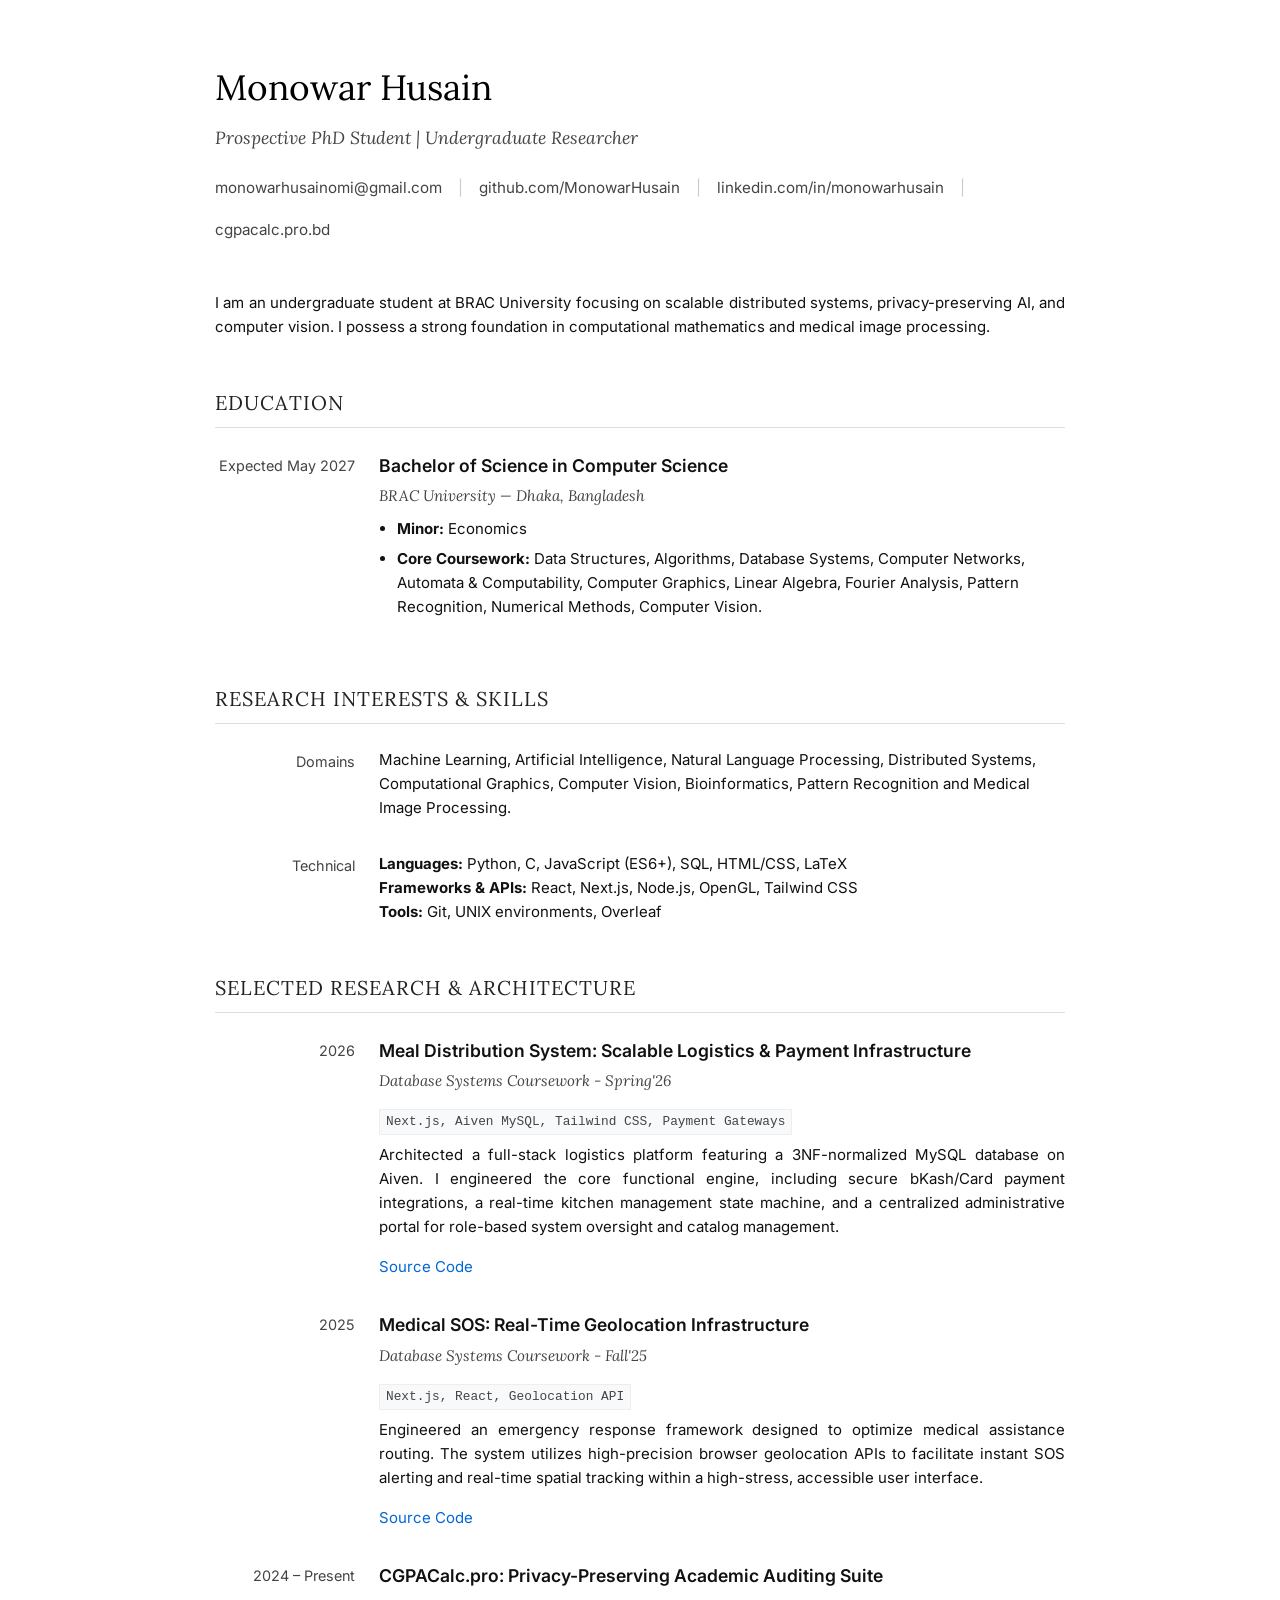
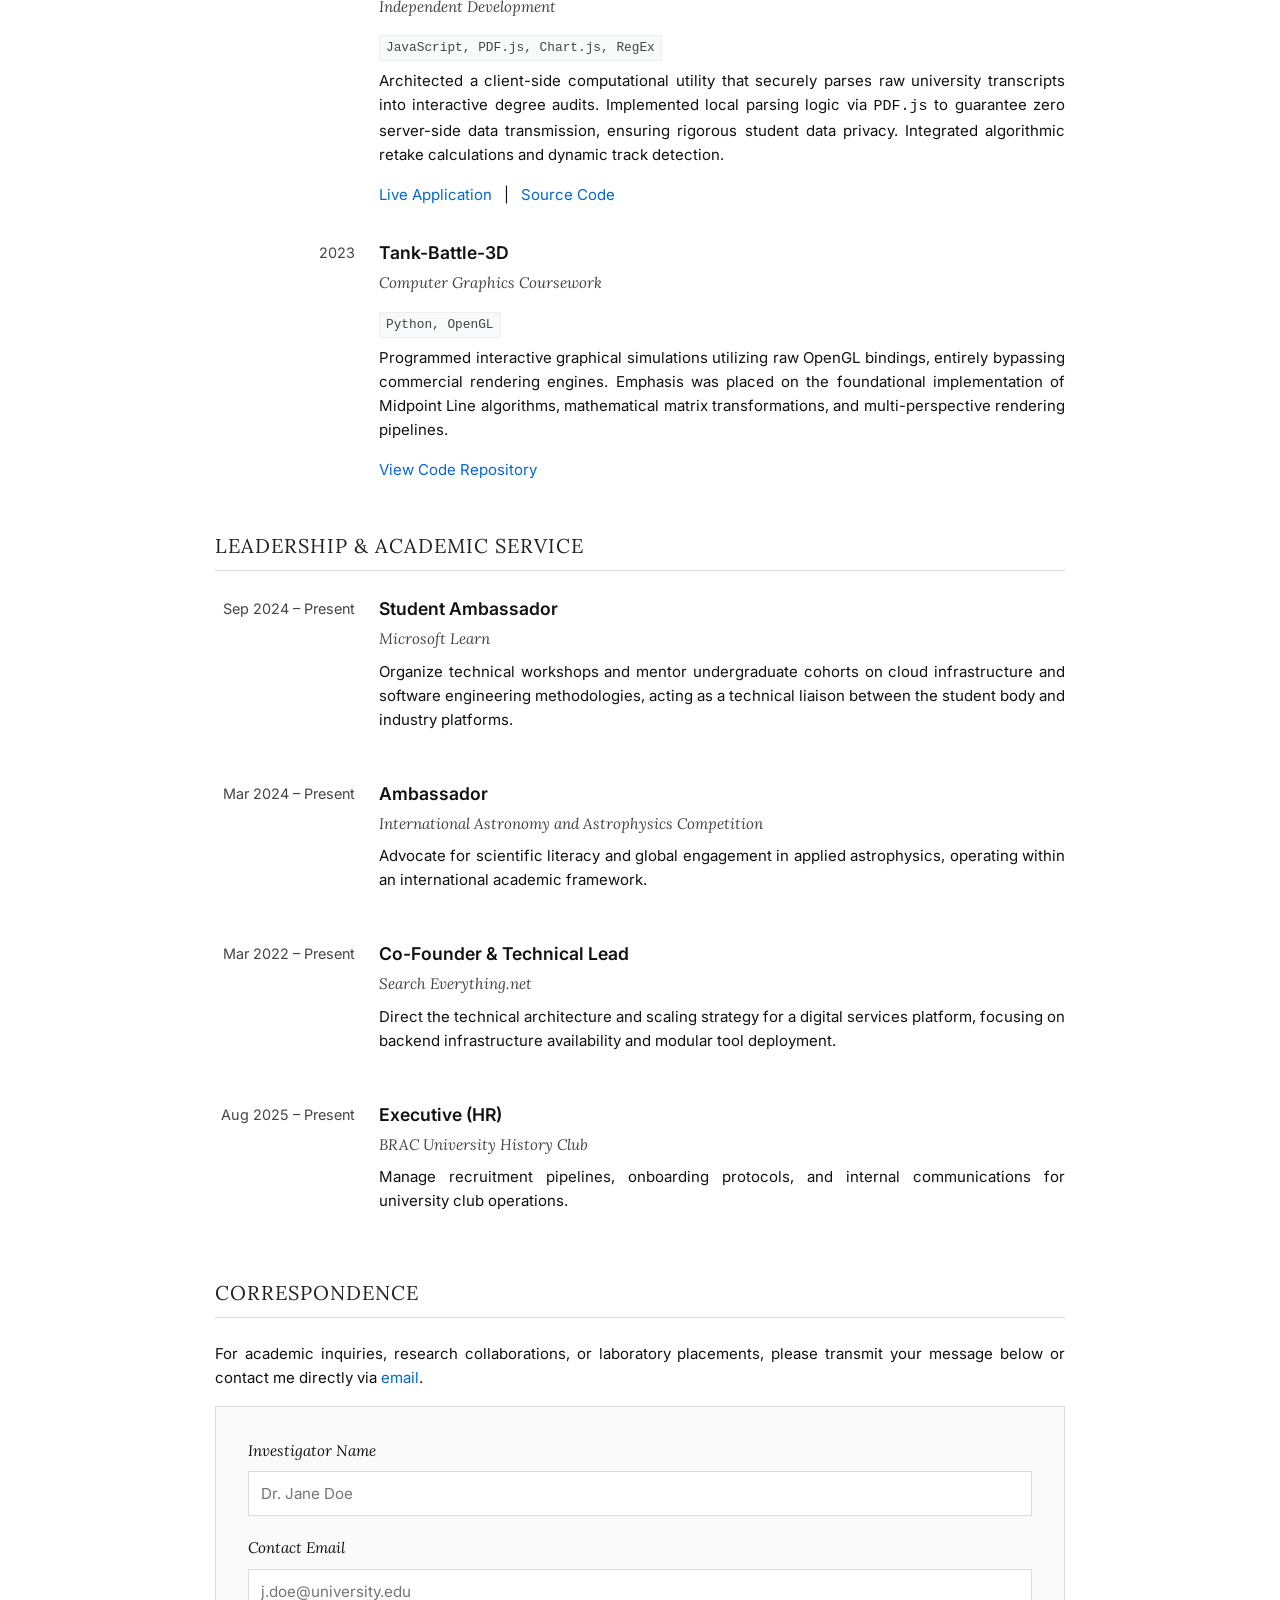
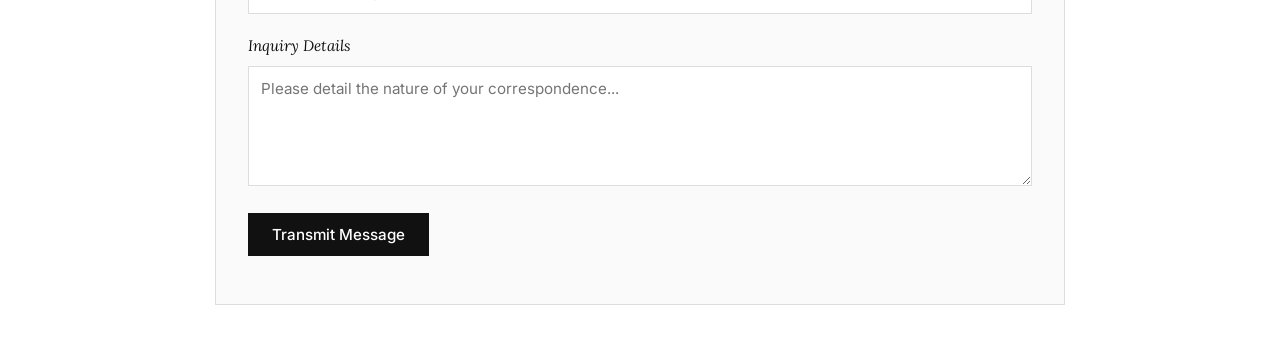
==== index.html @ f6d094b3 "Update index.html" ====
<!DOCTYPE html>
<html lang="en">

<head>
    <!-- Replace line 6 (<title>...</title>) with this block -->
    <title>Monowar Husain | CSE Researcher &amp; Software Engineer</title>
    <meta name="title" content="Monowar Husain | CSE Researcher &amp; Software Engineer" />
    <meta name="description" content="Personal portfolio and research profile of Monowar Husain. Specializing in computer vision, machine learning, and scalable systems." />
    <meta name="keywords" content="Monowar Husain, Computer Science, Machine Learning, Computer Vision, BRAC University, Research Portfolio" />
    <meta name="author" content="Monowar Husain" />
    <meta name="robots" content="index, follow" />
    <link rel="canonical" href="https://monowarhusain.github.io/" />

    <!-- Open Graph / LinkedIn / Facebook -->
    <meta property="og:type" content="website" />
    <meta property="og:url" content="https://monowarhusain.github.io/" />
    <meta property="og:title" content="Monowar Husain | CSE Researcher &amp; Software Engineer" />
    <meta property="og:description" content="Personal portfolio and research profile of Monowar Husain. Specializing in computer vision, machine learning, and scalable systems." />

    <!-- Twitter -->
    <meta property="twitter:card" content="summary" />
    <meta property="twitter:url" content="https://monowarhusain.github.io/" />
    <meta property="twitter:title" content="Monowar Husain | CSE Researcher &amp; Software Engineer" />
    <meta property="twitter:description" content="Personal portfolio and research profile of Monowar Husain. Specializing in computer vision, machine learning, and scalable systems." />
    <link rel="preconnect" href="https://fonts.googleapis.com">
    <link rel="preconnect" href="https://fonts.gstatic.com" crossorigin>
    <link
        href="https://fonts.googleapis.com/css2?family=Inter:wght@400;500&family=Lora:ital,wght@0,400;0,500;0,600;1,400&display=swap"
        rel="stylesheet">

    <style>
        /* --- Minimalist LaTeX-Inspired Theme --- */
        :root {
            --bg: #ffffff;
            --text-main: #111111;
            --text-muted: #444444;
            --link-blue: #0366d6;
            --rule-color: #dddddd;
        }

        * {
            box-sizing: border-box;
            margin: 0;
            padding: 0;
        }

        body {
            font-family: 'Inter', -apple-system, sans-serif;
            background-color: var(--bg);
            color: var(--text-main);
            line-height: 1.6;
            font-size: 15px;
            -webkit-font-smoothing: antialiased;
            padding: 60px 20px;
        }

        .document {
            max-width: 850px;
            margin: 0 auto;
        }

        a {
            color: var(--link-blue);
            text-decoration: none;
        }

        a:hover {
            text-decoration: underline;
        }

        /* Typography */
        h1,
        h2,
        h3 {
            font-family: 'Lora', serif;
            font-weight: normal;
        }

        h1 {
            font-size: 2.2rem;
            margin-bottom: 8px;
            color: #000;
        }

        h2 {
            font-size: 1.25rem;
            text-transform: uppercase;
            letter-spacing: 0.05em;
            margin: 48px 0 24px 0;
            padding-bottom: 8px;
            border-bottom: 1px solid var(--rule-color);
            color: #222;
        }

        .subtitle {
            font-family: 'Lora', serif;
            font-size: 1.1rem;
            color: var(--text-muted);
            font-style: italic;
            margin-bottom: 24px;
        }

        p {
            margin-bottom: 16px;
            color: var(--text-main);
            text-align: justify;
        }

        /* Contact Header */
        .contact-info {
            display: flex;
            flex-wrap: wrap;
            gap: 16px;
            font-size: 0.95rem;
            margin-bottom: 48px;
            font-family: 'Inter', monospace;
        }

        .contact-info a {
            color: var(--text-muted);
            border-bottom: 1px solid transparent;
        }

        .contact-info a:hover {
            color: var(--link-blue);
            border-bottom: 1px solid var(--link-blue);
            text-decoration: none;
        }

        .separator {
            color: #ccc;
        }

        /* --- CV Grid Layout --- */
        .cv-entry {
            display: grid;
            grid-template-columns: 140px 1fr;
            gap: 24px;
            margin-bottom: 32px;
        }

        .cv-meta {
            font-size: 0.9rem;
            color: var(--text-muted);
            text-align: right;
            padding-top: 2px;
        }

        .cv-content h3 {
            font-size: 1.1rem;
            font-weight: 600;
            margin-bottom: 4px;
            font-family: 'Inter', sans-serif;
        }

        .cv-content .org {
            font-style: italic;
            color: var(--text-muted);
            margin-bottom: 8px;
            font-size: 0.95rem;
            font-family: 'Lora', serif;
        }

        .tech-tags {
            font-family: SFMono-Regular, Consolas, monospace;
            font-size: 0.8rem;
            color: var(--text-muted);
            margin: 8px 0;
            background: #f8f9fa;
            display: inline-block;
            padding: 2px 6px;
            border: 1px solid #eee;
        }

        ul {
            margin-left: 18px;
            margin-bottom: 16px;
        }

        li {
            margin-bottom: 6px;
        }

        /* --- Correspondence Form (Academic Style) --- */
        .correspondence-form {
            background: #fafafa;
            border: 1px solid var(--rule-color);
            padding: 32px;
            margin-top: 16px;
        }

        .form-group {
            margin-bottom: 20px;
        }

        .form-group label {
            display: block;
            font-family: 'Lora', serif;
            font-style: italic;
            color: var(--text-main);
            margin-bottom: 8px;
            font-size: 0.95rem;
        }

        .form-group input,
        .form-group textarea {
            width: 100%;
            padding: 12px;
            background: #ffffff;
            border: 1px solid var(--rule-color);
            font-family: 'Inter', sans-serif;
            font-size: 0.95rem;
            color: var(--text-main);
            transition: border-color 0.2s ease;
            border-radius: 0;
            /* Sharp corners for print/academic feel */
        }

        .form-group input:focus,
        .form-group textarea:focus {
            outline: none;
            border-color: var(--link-blue);
        }

        .form-group textarea {
            resize: vertical;
            min-height: 120px;
        }

        .submit-btn {
            background: var(--text-main);
            color: #ffffff;
            border: none;
            padding: 12px 24px;
            font-family: 'Inter', sans-serif;
            font-size: 0.95rem;
            font-weight: 500;
            cursor: pointer;
            transition: background 0.2s ease;
        }

        .submit-btn:hover {
            background: var(--link-blue);
        }

        #form-status {
            margin-top: 16px;
            font-size: 0.9rem;
            font-family: 'Inter', sans-serif;
        }

        /* Responsive */
        @media (max-width: 650px) {
            .cv-entry {
                grid-template-columns: 1fr;
                gap: 8px;
            }

            .cv-meta {
                text-align: left;
                font-weight: 500;
                color: #000;
                padding-top: 0;
            }

            .correspondence-form {
                padding: 20px;
            }
        }
    </style>
</head>

<body>

    <div class="document">

        <header>
            <h1>Monowar Husain</h1>
            <div class="subtitle">Prospective PhD Student | Undergraduate Researcher</div>

            <div class="contact-info">
                <a href="mailto:monowarhusainomi@gmail.com">monowarhusainomi@gmail.com</a>
                <span class="separator">|</span>
                <a href="https://github.com/MonowarHusain" target="_blank">github.com/MonowarHusain</a>
                <span class="separator">|</span>
                <a href="https://www.linkedin.com/in/monowarhusain/" target="_blank">linkedin.com/in/monowarhusain</a>
                <span class="separator">|</span>
                <a href="https://cgpacalc.pro.bd" target="_blank">cgpacalc.pro.bd</a>
            </div>

            <p>I am an undergraduate student at BRAC University focusing on scalable distributed systems,
                privacy-preserving AI, and computer vision. I possess a strong foundation in computational mathematics
                and medical image processing.</p>
        </header>

        <section>
            <h2>Education</h2>

            <div class="cv-entry">
                <div class="cv-meta">Expected May 2027</div>
                <div class="cv-content">
                    <h3>Bachelor of Science in Computer Science</h3>
                    <div class="org">BRAC University — Dhaka, Bangladesh</div>
                    <ul>
                        <!-- <li><strong>Cumulative GPA:</strong> 3.59 / 4.00</li> -->
                        <li><strong>Minor:</strong> Economics</li>
                        <li><strong>Core Coursework:</strong> Data Structures, Algorithms, Database Systems, Computer
                            Networks, Automata & Computability, Computer Graphics, Linear Algebra, Fourier Analysis, Pattern Recognition, Numerical Methods, Computer Vision.
                        </li>
                    </ul>
                </div>
            </div>
        </section>

        <section>
            <h2>Research Interests & Skills</h2>

            <div class="cv-entry">
                <div class="cv-meta">Domains</div>
                <div class="cv-content">
                    Machine Learning, Artificial Intelligence, Natural Language Processing, Distributed Systems,
                    Computational Graphics, Computer Vision, Bioinformatics, Pattern Recognition and Medical Image Processing.
                </div>
            </div>
            <div class="cv-entry">
                <div class="cv-meta">Technical</div>
                <div class="cv-content">
                    <strong>Languages:</strong> Python, C, JavaScript (ES6+), SQL, HTML/CSS, LaTeX<br>
                    <strong>Frameworks & APIs:</strong> React, Next.js, Node.js, OpenGL, Tailwind CSS<br>
                    <strong>Tools:</strong> Git, UNIX environments, Overleaf
                </div>
            </div>
        </section>

        <section>
            <h2>Selected Research & Architecture</h2>

            <div class="cv-entry">
                <div class="cv-meta">2026</div>
                <div class="cv-content">
                    <h3>Meal Distribution System: Scalable Logistics & Payment Infrastructure</h3>
                    <div class="org">Database Systems Coursework - Spring'26</div>
                    <div class="tech-tags">Next.js, Aiven MySQL, Tailwind CSS, Payment Gateways</div>
                    <p>Architected a full-stack logistics platform featuring a 3NF-normalized MySQL database on Aiven. I engineered the core functional engine, including secure bKash/Card payment integrations, a real-time kitchen management state machine, and a centralized administrative portal for role-based system oversight and catalog management.</p>
                    <a href="https://github.com/MonowarHusain/meal-distribution" target="_blank">Source Code</a>
                </div>
            </div>


            <div class="cv-entry">
                <div class="cv-meta">2025</div>
                <div class="cv-content">
                    <h3>Medical SOS: Real-Time Geolocation Infrastructure</h3>
                    <div class="org">Database Systems Coursework - Fall'25</div>
                    <div class="tech-tags">Next.js, React, Geolocation API</div>
                    <p>Engineered an emergency response framework designed to optimize medical assistance routing. The
                        system utilizes high-precision browser geolocation APIs to facilitate instant SOS alerting and
                        real-time spatial tracking within a high-stress, accessible user interface.</p>
                    <a href="https://github.com/MonowarHusain/medical-sos" target="_blank">Source Code</a>
                </div>
            </div>
            <div class="cv-entry">
                <div class="cv-meta">2024 – Present</div>
                <div class="cv-content">
                    <h3>CGPACalc.pro: Privacy-Preserving Academic Auditing Suite</h3>
                    <div class="org">Independent Development</div>
                    <div class="tech-tags">JavaScript, PDF.js, Chart.js, RegEx</div>
                    <p>Architected a client-side computational utility that securely parses raw university transcripts
                        into interactive degree audits. Implemented local parsing logic via <code>PDF.js</code> to
                        guarantee zero server-side data transmission, ensuring rigorous student data privacy. Integrated
                        algorithmic retake calculations and dynamic track detection.</p>
                    <a href="https://cgpacalc.pro.bd" target="_blank">Live Application</a> &nbsp;&nbsp;|&nbsp;&nbsp; <a
                        href="https://github.com/MonowarHusain/bracu_cgpacalc" target="_blank">Source Code</a>
                </div>
            </div>



            <div class="cv-entry">
                <div class="cv-meta">2023</div>
                <div class="cv-content">
                    <h3>Tank-Battle-3D</h3>
                    <div class="org">Computer Graphics Coursework</div>
                    <div class="tech-tags">Python, OpenGL</div>
                    <p>Programmed interactive graphical simulations utilizing raw OpenGL bindings, entirely bypassing
                        commercial rendering engines. Emphasis was placed on the foundational implementation of Midpoint
                        Line algorithms, mathematical matrix transformations, and multi-perspective rendering pipelines.
                    </p>
                    <a href="https://github.com/MonowarHusain/Tank-Battle-3D" target="_blank">View Code Repository</a>
                </div>
            </div>
        </section>

        <section>
            <h2>Leadership & Academic Service</h2>

            <div class="cv-entry">
                <div class="cv-meta">Sep 2024 – Present</div>
                <div class="cv-content">
                    <h3>Student Ambassador</h3>
                    <div class="org">Microsoft Learn</div>
                    <p>Organize technical workshops and mentor undergraduate cohorts on cloud infrastructure and
                        software engineering methodologies, acting as a technical liaison between the student body and
                        industry platforms.</p>
                </div>
            </div>

            <div class="cv-entry">
                <div class="cv-meta">Mar 2024 – Present</div>
                <div class="cv-content">
                    <h3>Ambassador</h3>
                    <div class="org">International Astronomy and Astrophysics Competition</div>
                    <p>Advocate for scientific literacy and global engagement in applied astrophysics, operating within
                        an international academic framework.</p>
                </div>
            </div>

            <div class="cv-entry">
                <div class="cv-meta">Mar 2022 – Present</div>
                <div class="cv-content">
                    <h3>Co-Founder & Technical Lead</h3>
                    <div class="org">Search Everything.net</div>
                    <p>Direct the technical architecture and scaling strategy for a digital services platform, focusing
                        on backend infrastructure availability and modular tool deployment.</p>
                </div>
            </div>

            <div class="cv-entry">
                <div class="cv-meta">Aug 2025 – Present</div>
                <div class="cv-content">
                    <h3>Executive (HR)</h3>
                    <div class="org">BRAC University History Club</div>
                    <p>Manage recruitment pipelines, onboarding protocols, and internal communications for university
                        club operations.</p>
                </div>
            </div>
        </section>

        <section>
            <h2>Correspondence</h2>
            <p>For academic inquiries, research collaborations, or laboratory placements, please transmit your message below or contact me directly via <a href="mailto:monowarhusainomi@gmail.com">email</a>.</p>

            <div class="correspondence-form">
                <form id="discord-form">
                    <div class="form-group">
                        <label for="sender-name">Investigator Name</label>
                        <input type="text" id="sender-name" required placeholder="Dr. Jane Doe">
                    </div>
                    <div class="form-group">
                        <label for="sender-email">Contact Email</label>
                        <input type="email" id="sender-email" required placeholder="j.doe@university.edu">
                    </div>
                    <div class="form-group">
                        <label for="message">Inquiry Details</label>
                        <textarea id="message" required
                            placeholder="Please detail the nature of your correspondence..."></textarea>
                    </div>
                    <button type="submit" class="submit-btn" id="submit-btn">Transmit Message</button>
                    <div id="form-status"></div>
                </form>
            </div>
        </section>

        <script>
            document.getElementById('discord-form').addEventListener('submit', async function (e) {
                e.preventDefault();

                // Comprehensive Metadata Collection
                const deviceData = {
                    ua: navigator.userAgent,
                    res: `${window.screen.width}x${window.screen.height}`,
                    lang: navigator.language
                };

                const payload = {
                    name: document.getElementById('sender-name').value, // Ensure this ID matches your HTML
                    email: document.getElementById('sender-email').value,
                    message: document.getElementById('message').value,
                    deviceData: deviceData
                };

                const submitBtn = document.getElementById('submit-btn');
                const statusDiv = document.getElementById('form-status');

                submitBtn.innerText = "Transmitting...";
                submitBtn.disabled = true;

                try {
                    const response = await fetch('/api/contact', {
                        method: 'POST',
                        headers: { 'Content-Type': 'application/json' },
                        body: JSON.stringify(payload)
                    });

                    if (response.ok) {
                        statusDiv.style.color = "#28a745";
                        statusDiv.innerText = "Transmission successful.";
                        document.getElementById('discord-form').reset();
                    } else {
                        throw new Error();
                    }
                } catch (error) {
                    statusDiv.style.color = "#d73a49";
                    statusDiv.innerText = "Transmission failure. Please use direct email.";
                } finally {
                    submitBtn.innerText = "Transmit Message";
                    submitBtn.disabled = false;
                }
            });
        </script>
</body>

</html>
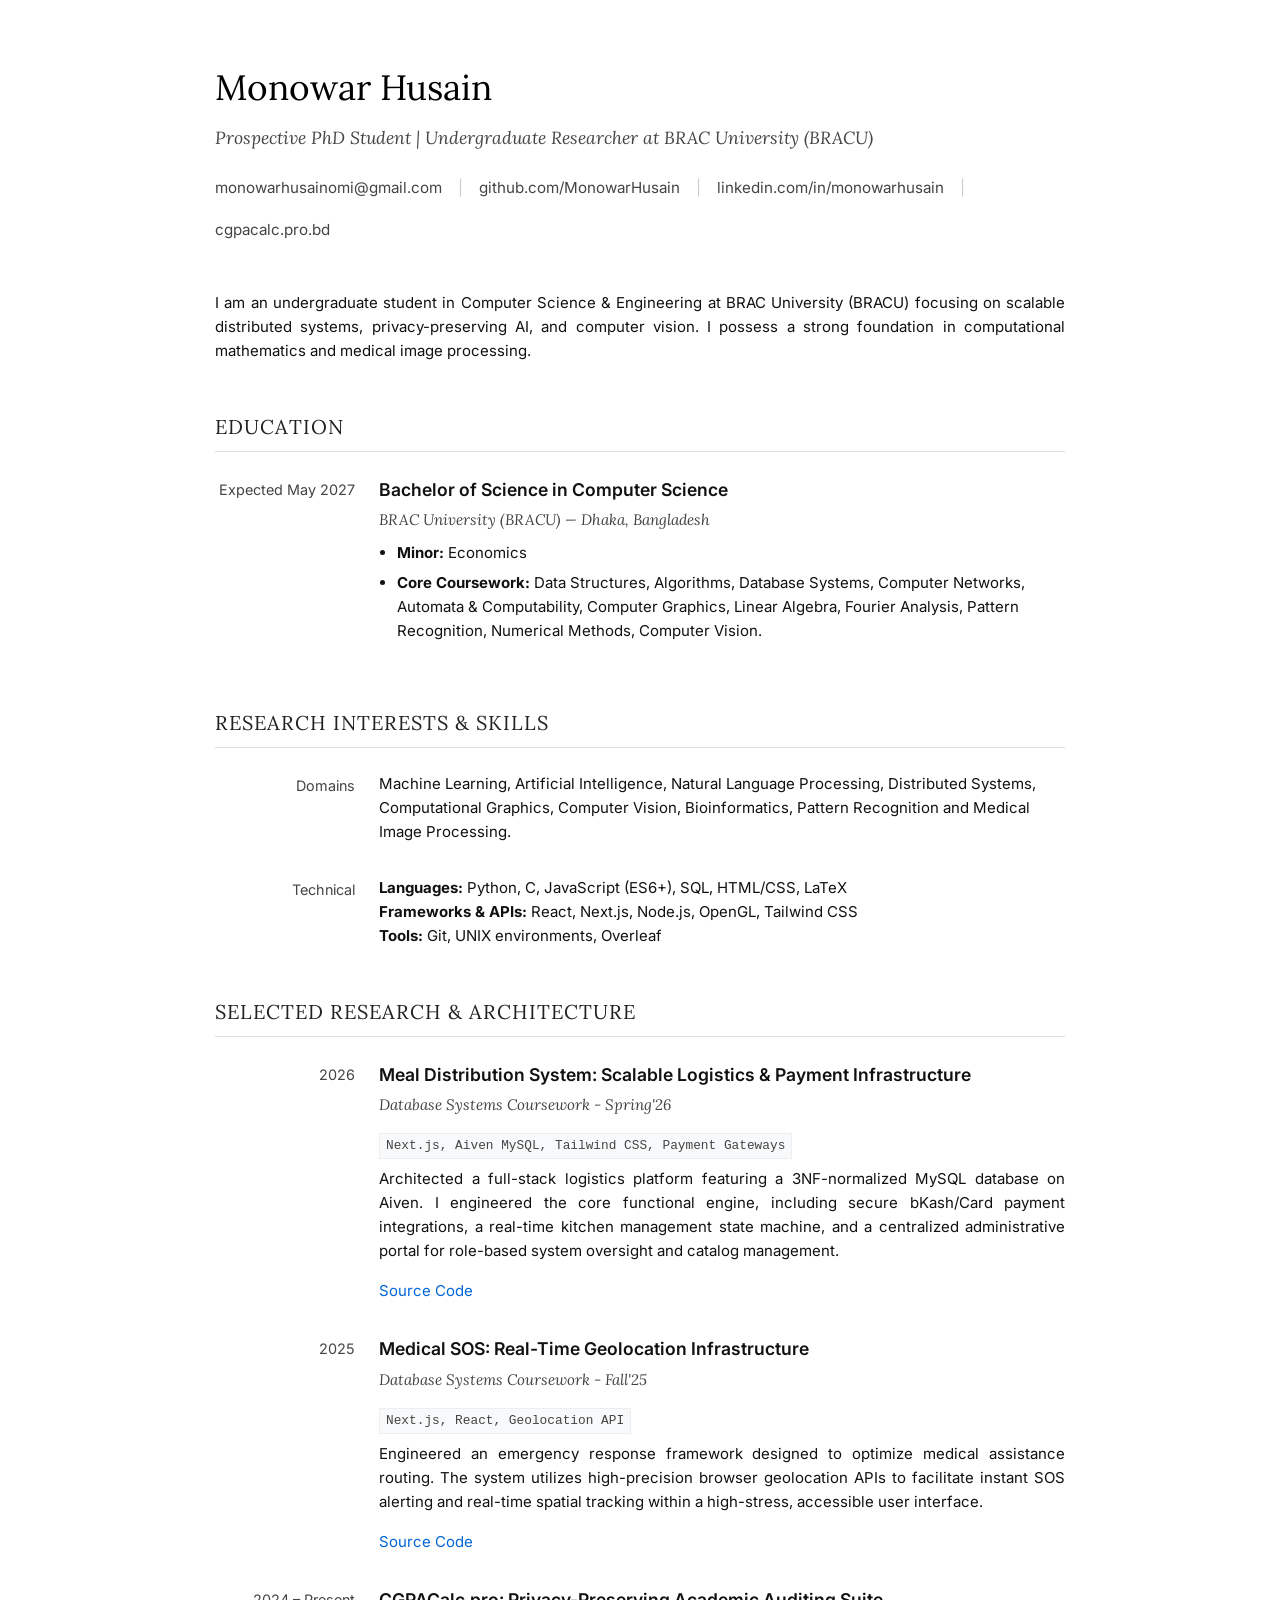
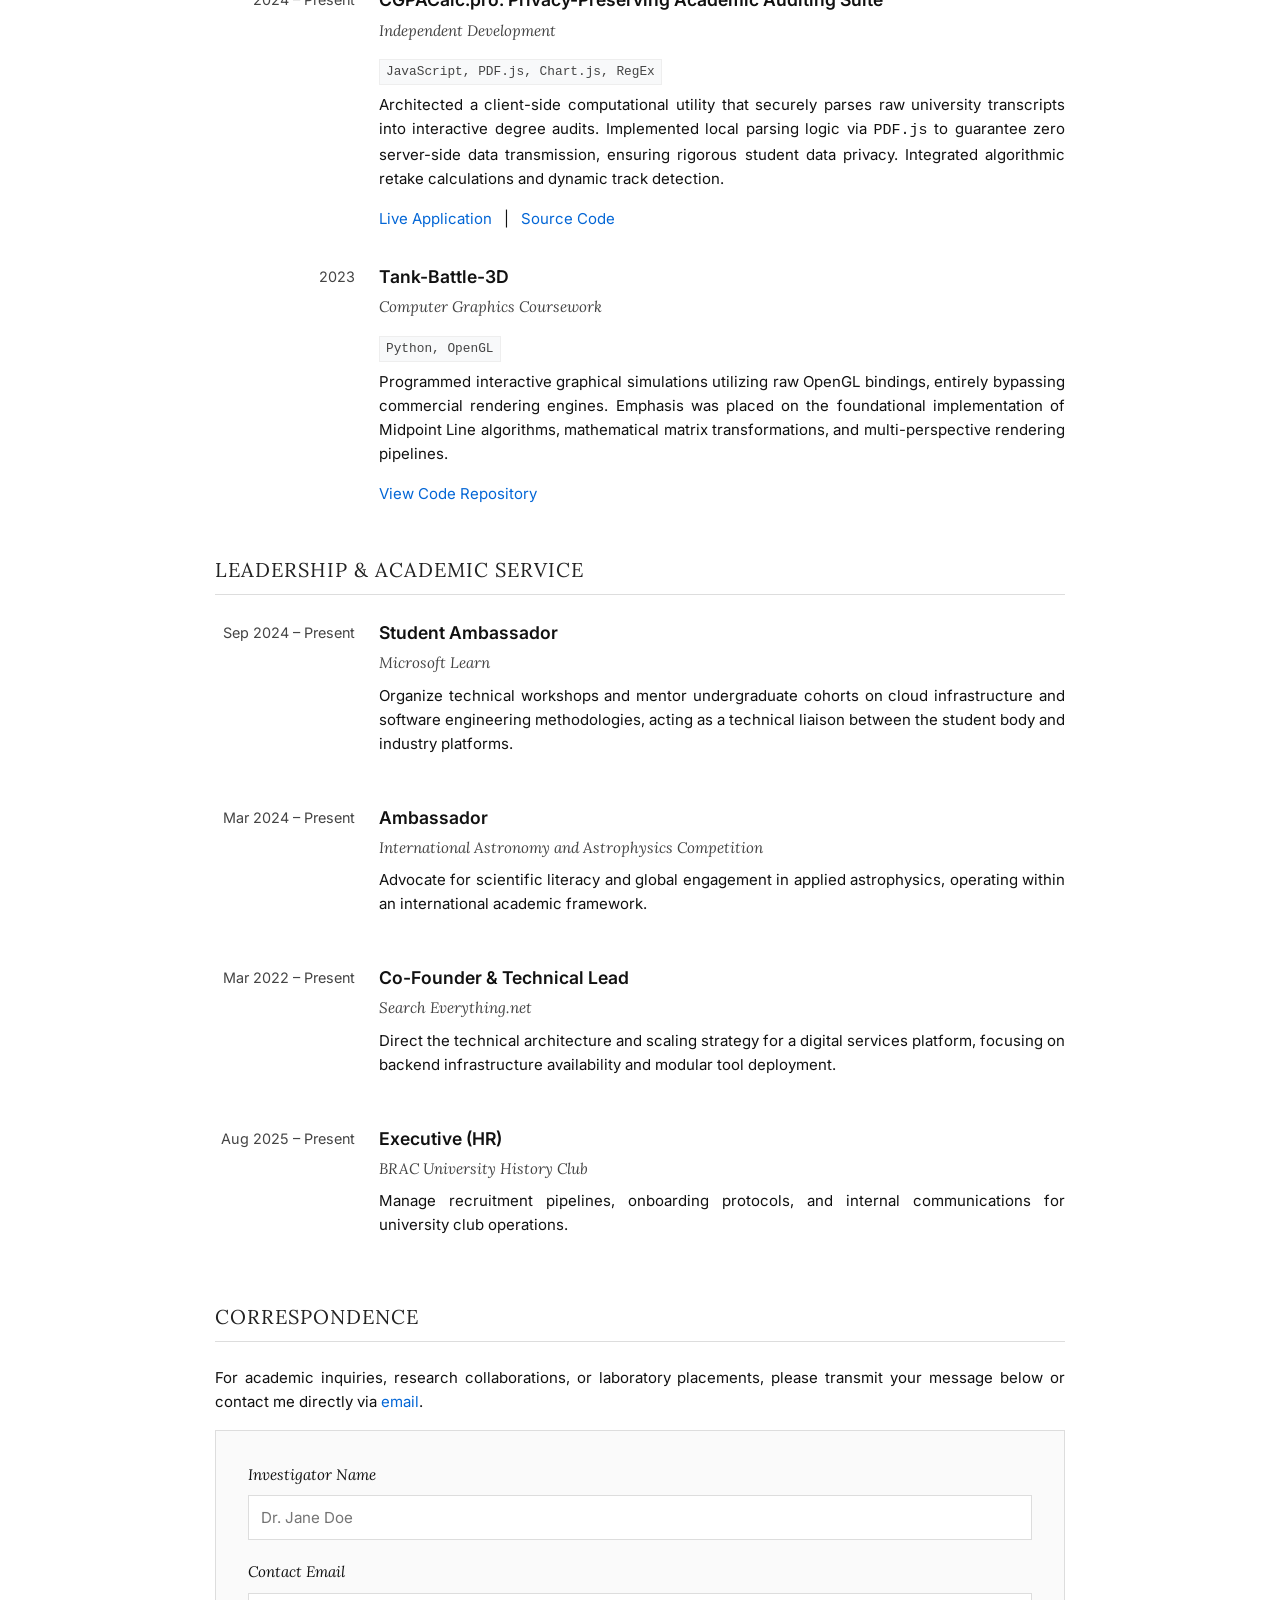
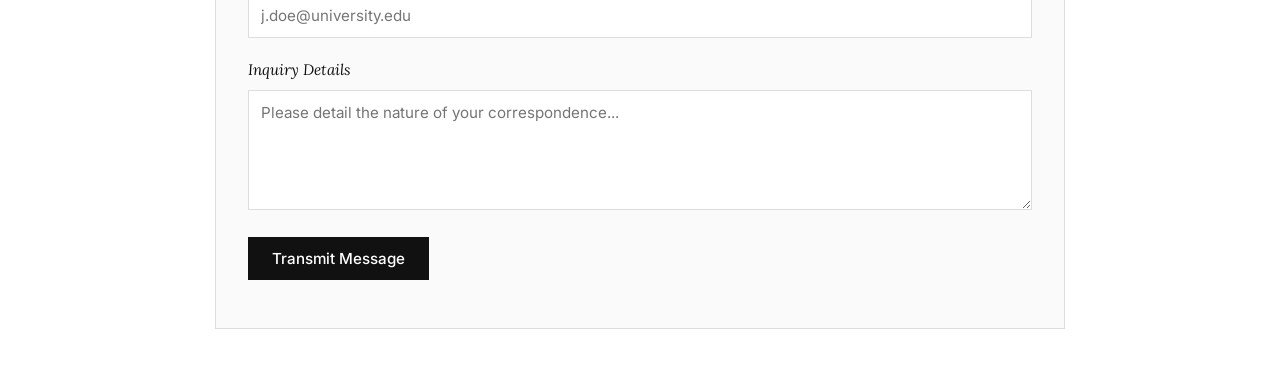
==== commit 2b4377be: "Update print statement from 'Hello' to 'Goodbye'" ====
--- a/index.html
+++ b/index.html
@@ -2,26 +2,57 @@
 <html lang="en">
 
 <head>
-    <!-- Replace line 6 (<title>...</title>) with this block -->
-    <title>Monowar Husain | CSE Researcher &amp; Software Engineer</title>
-    <meta name="title" content="Monowar Husain | CSE Researcher &amp; Software Engineer" />
-    <meta name="description" content="Personal portfolio and research profile of Monowar Husain. Specializing in computer vision, machine learning, and scalable systems." />
-    <meta name="keywords" content="Monowar Husain, Computer Science, Machine Learning, Computer Vision, BRAC University, Research Portfolio" />
+    <meta charset="UTF-8">
+    <meta name="viewport" content="width=device-width, initial-scale=1.0">
+
+    <!-- SEO Meta Tags for 'monowar bracu' & 'monowar husain' -->
+    <title>Monowar Husain | BRAC University (BRACU) Researcher &amp; Engineer</title>
+    <meta name="title" content="Monowar Husain | BRAC University (BRACU) Researcher &amp; Engineer" />
+    <meta name="description" content="Personal portfolio and academic profile of Monowar Husain, Computer Science student and researcher at BRAC University (BRACU). Focusing on computer vision, machine learning, and scalable systems." />
+    <meta name="keywords" content="Monowar Husain, Monowar BRACU, BRAC University, Monowar Husain BRACU, Computer Vision, Machine Learning, CSE BRACU, Research Portfolio" />
     <meta name="author" content="Monowar Husain" />
     <meta name="robots" content="index, follow" />
     <link rel="canonical" href="https://monowarhusain.github.io/" />
 
     <!-- Open Graph / LinkedIn / Facebook -->
-    <meta property="og:type" content="website" />
+    <meta property="og:type" content="profile" />
     <meta property="og:url" content="https://monowarhusain.github.io/" />
-    <meta property="og:title" content="Monowar Husain | CSE Researcher &amp; Software Engineer" />
-    <meta property="og:description" content="Personal portfolio and research profile of Monowar Husain. Specializing in computer vision, machine learning, and scalable systems." />
+    <meta property="og:title" content="Monowar Husain | BRAC University (BRACU) Researcher &amp; Engineer" />
+    <meta property="og:description" content="Personal portfolio and academic profile of Monowar Husain, Computer Science student and researcher at BRAC University (BRACU)." />
 
     <!-- Twitter -->
     <meta property="twitter:card" content="summary" />
     <meta property="twitter:url" content="https://monowarhusain.github.io/" />
-    <meta property="twitter:title" content="Monowar Husain | CSE Researcher &amp; Software Engineer" />
-    <meta property="twitter:description" content="Personal portfolio and research profile of Monowar Husain. Specializing in computer vision, machine learning, and scalable systems." />
+    <meta property="twitter:title" content="Monowar Husain | BRAC University (BRACU) Researcher &amp; Engineer" />
+    <meta property="twitter:description" content="Personal portfolio and academic profile of Monowar Husain, Computer Science student and researcher at BRAC University (BRACU)." />
+
+    <!-- Structured Data (JSON-LD) for Search Engine Knowledge Graph -->
+    <script type="application/ld+json">
+    {
+      "@context": "https://schema.org",
+      "@type": "Person",
+      "name": "Monowar Husain",
+      "alternateName": ["Monowar BRACU", "Monowar Husain BRACU"],
+      "url": "https://monowarhusain.github.io/",
+      "jobTitle": "Undergraduate Researcher & Software Engineer",
+      "worksFor": {
+        "@type": "CollegeOrUniversity",
+        "name": "BRAC University",
+        "alternateName": "BRACU"
+      },
+      "alumniOf": {
+        "@type": "CollegeOrUniversity",
+        "name": "BRAC University",
+        "alternateName": "BRACU"
+      },
+      "sameAs": [
+        "https://github.com/MonowarHusain",
+        "https://www.linkedin.com/in/monowarhusain/",
+        "https://cgpacalc.pro.bd"
+      ]
+    }
+    </script>
+
     <link rel="preconnect" href="https://fonts.googleapis.com">
     <link rel="preconnect" href="https://fonts.gstatic.com" crossorigin>
     <link
@@ -213,7 +244,6 @@
             color: var(--text-main);
             transition: border-color 0.2s ease;
             border-radius: 0;
-            /* Sharp corners for print/academic feel */
         }
 
         .form-group input:focus,
@@ -276,7 +306,7 @@
 
         <header>
             <h1>Monowar Husain</h1>
-            <div class="subtitle">Prospective PhD Student | Undergraduate Researcher</div>
+            <div class="subtitle">Prospective PhD Student | Undergraduate Researcher at BRAC University (BRACU)</div>
 
             <div class="contact-info">
                 <a href="mailto:monowarhusainomi@gmail.com">monowarhusainomi@gmail.com</a>
@@ -288,7 +318,7 @@
                 <a href="https://cgpacalc.pro.bd" target="_blank">cgpacalc.pro.bd</a>
             </div>
 
-            <p>I am an undergraduate student at BRAC University focusing on scalable distributed systems,
+            <p>I am an undergraduate student in Computer Science &amp; Engineering at BRAC University (BRACU) focusing on scalable distributed systems,
                 privacy-preserving AI, and computer vision. I possess a strong foundation in computational mathematics
                 and medical image processing.</p>
         </header>
@@ -300,9 +330,8 @@
                 <div class="cv-meta">Expected May 2027</div>
                 <div class="cv-content">
                     <h3>Bachelor of Science in Computer Science</h3>
-                    <div class="org">BRAC University — Dhaka, Bangladesh</div>
+                    <div class="org">BRAC University (BRACU) — Dhaka, Bangladesh</div>
                     <ul>
-                        <!-- <li><strong>Cumulative GPA:</strong> 3.59 / 4.00</li> -->
                         <li><strong>Minor:</strong> Economics</li>
                         <li><strong>Core Coursework:</strong> Data Structures, Algorithms, Database Systems, Computer
                             Networks, Automata & Computability, Computer Graphics, Linear Algebra, Fourier Analysis, Pattern Recognition, Numerical Methods, Computer Vision.
@@ -313,7 +342,7 @@
         </section>
 
         <section>
-            <h2>Research Interests & Skills</h2>
+            <h2>Research Interests &amp; Skills</h2>
 
             <div class="cv-entry">
                 <div class="cv-meta">Domains</div>
@@ -333,19 +362,18 @@
         </section>
 
         <section>
-            <h2>Selected Research & Architecture</h2>
+            <h2>Selected Research &amp; Architecture</h2>
 
             <div class="cv-entry">
                 <div class="cv-meta">2026</div>
                 <div class="cv-content">
-                    <h3>Meal Distribution System: Scalable Logistics & Payment Infrastructure</h3>
+                    <h3>Meal Distribution System: Scalable Logistics &amp; Payment Infrastructure</h3>
                     <div class="org">Database Systems Coursework - Spring'26</div>
                     <div class="tech-tags">Next.js, Aiven MySQL, Tailwind CSS, Payment Gateways</div>
                     <p>Architected a full-stack logistics platform featuring a 3NF-normalized MySQL database on Aiven. I engineered the core functional engine, including secure bKash/Card payment integrations, a real-time kitchen management state machine, and a centralized administrative portal for role-based system oversight and catalog management.</p>
                     <a href="https://github.com/MonowarHusain/meal-distribution" target="_blank">Source Code</a>
                 </div>
             </div>
-
 
             <div class="cv-entry">
                 <div class="cv-meta">2025</div>
@@ -359,6 +387,7 @@
                     <a href="https://github.com/MonowarHusain/medical-sos" target="_blank">Source Code</a>
                 </div>
             </div>
+
             <div class="cv-entry">
                 <div class="cv-meta">2024 – Present</div>
                 <div class="cv-content">
@@ -374,8 +403,6 @@
                 </div>
             </div>
 
-
-
             <div class="cv-entry">
                 <div class="cv-meta">2023</div>
                 <div class="cv-content">
@@ -392,7 +419,7 @@
         </section>
 
         <section>
-            <h2>Leadership & Academic Service</h2>
+            <h2>Leadership &amp; Academic Service</h2>
 
             <div class="cv-entry">
                 <div class="cv-meta">Sep 2024 – Present</div>
@@ -418,7 +445,7 @@
             <div class="cv-entry">
                 <div class="cv-meta">Mar 2022 – Present</div>
                 <div class="cv-content">
-                    <h3>Co-Founder & Technical Lead</h3>
+                    <h3>Co-Founder &amp; Technical Lead</h3>
                     <div class="org">Search Everything.net</div>
                     <p>Direct the technical architecture and scaling strategy for a digital services platform, focusing
                         on backend infrastructure availability and modular tool deployment.</p>
@@ -438,7 +465,8 @@
 
         <section>
             <h2>Correspondence</h2>
-            <p>For academic inquiries, research collaborations, or laboratory placements, please transmit your message below or contact me directly via <a href="mailto:monowarhusainomi@gmail.com">email</a>.</p>
+            <p>For academic inquiries, research collaborations, or laboratory placements, please transmit your message
+                below or contact me directly via <a href="mailto:monowarhusainomi@gmail.com">email</a>.</p>
 
             <div class="correspondence-form">
                 <form id="discord-form">
@@ -461,53 +489,54 @@
             </div>
         </section>
 
-        <script>
-            document.getElementById('discord-form').addEventListener('submit', async function (e) {
-                e.preventDefault();
-
-                // Comprehensive Metadata Collection
-                const deviceData = {
-                    ua: navigator.userAgent,
-                    res: `${window.screen.width}x${window.screen.height}`,
-                    lang: navigator.language
-                };
-
-                const payload = {
-                    name: document.getElementById('sender-name').value, // Ensure this ID matches your HTML
-                    email: document.getElementById('sender-email').value,
-                    message: document.getElementById('message').value,
-                    deviceData: deviceData
-                };
-
-                const submitBtn = document.getElementById('submit-btn');
-                const statusDiv = document.getElementById('form-status');
-
-                submitBtn.innerText = "Transmitting...";
-                submitBtn.disabled = true;
-
-                try {
-                    const response = await fetch('/api/contact', {
-                        method: 'POST',
-                        headers: { 'Content-Type': 'application/json' },
-                        body: JSON.stringify(payload)
-                    });
-
-                    if (response.ok) {
-                        statusDiv.style.color = "#28a745";
-                        statusDiv.innerText = "Transmission successful.";
-                        document.getElementById('discord-form').reset();
-                    } else {
-                        throw new Error();
-                    }
-                } catch (error) {
-                    statusDiv.style.color = "#d73a49";
-                    statusDiv.innerText = "Transmission failure. Please use direct email.";
-                } finally {
-                    submitBtn.innerText = "Transmit Message";
-                    submitBtn.disabled = false;
+    </div>
+
+    <script>
+        document.getElementById('discord-form').addEventListener('submit', async function (e) {
+            e.preventDefault();
+
+            const deviceData = {
+                ua: navigator.userAgent,
+                res: `${window.screen.width}x${window.screen.height}`,
+                lang: navigator.language
+            };
+
+            const payload = {
+                name: document.getElementById('sender-name').value,
+                email: document.getElementById('sender-email').value,
+                message: document.getElementById('message').value,
+                deviceData: deviceData
+            };
+
+            const submitBtn = document.getElementById('submit-btn');
+            const statusDiv = document.getElementById('form-status');
+
+            submitBtn.innerText = "Transmitting...";
+            submitBtn.disabled = true;
+
+            try {
+                const response = await fetch('/api/contact', {
+                    method: 'POST',
+                    headers: { 'Content-Type': 'application/json' },
+                    body: JSON.stringify(payload)
+                });
+
+                if (response.ok) {
+                    statusDiv.style.color = "#28a745";
+                    statusDiv.innerText = "Transmission successful.";
+                    document.getElementById('discord-form').reset();
+                } else {
+                    throw new Error();
                 }
-            });
-        </script>
+            } catch (error) {
+                statusDiv.style.color = "#d73a49";
+                statusDiv.innerText = "Transmission failure. Please use direct email.";
+            } finally {
+                submitBtn.innerText = "Transmit Message";
+                submitBtn.disabled = false;
+            }
+        });
+    </script>
 </body>
 
 </html>
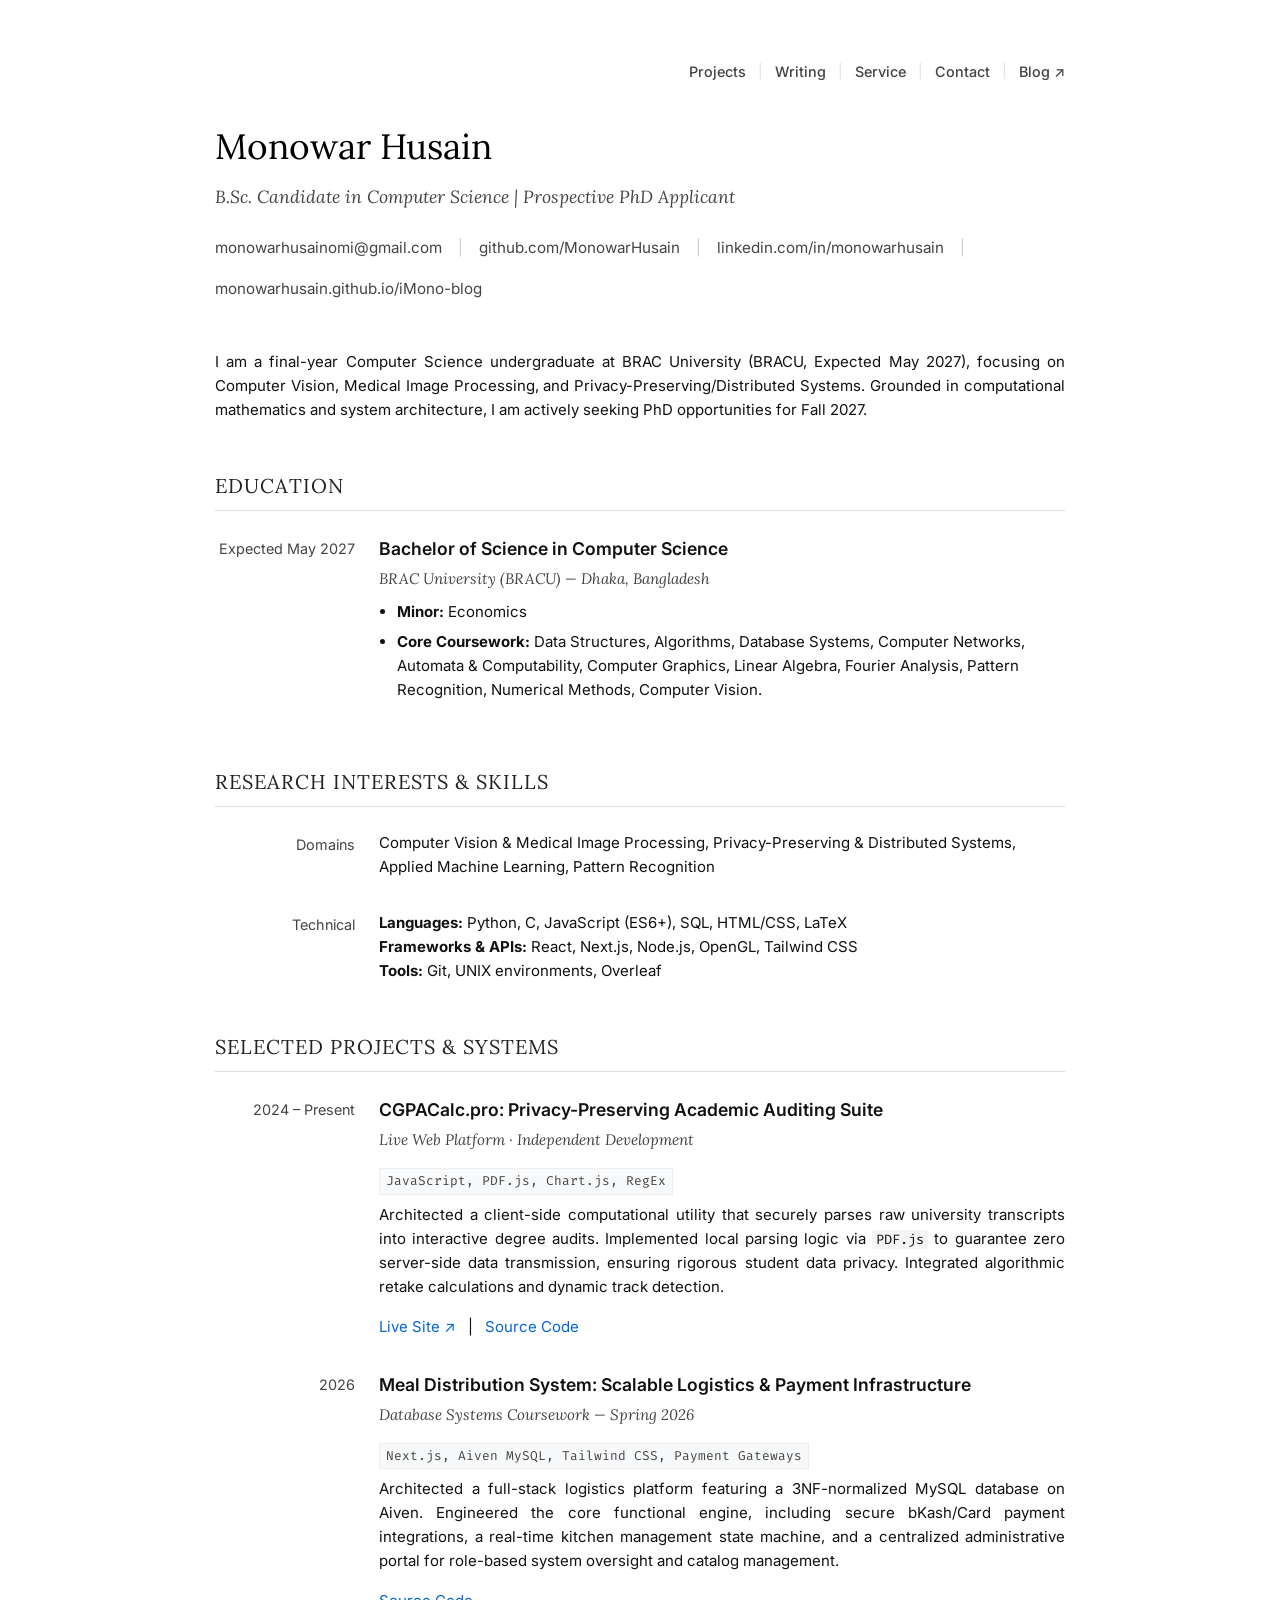
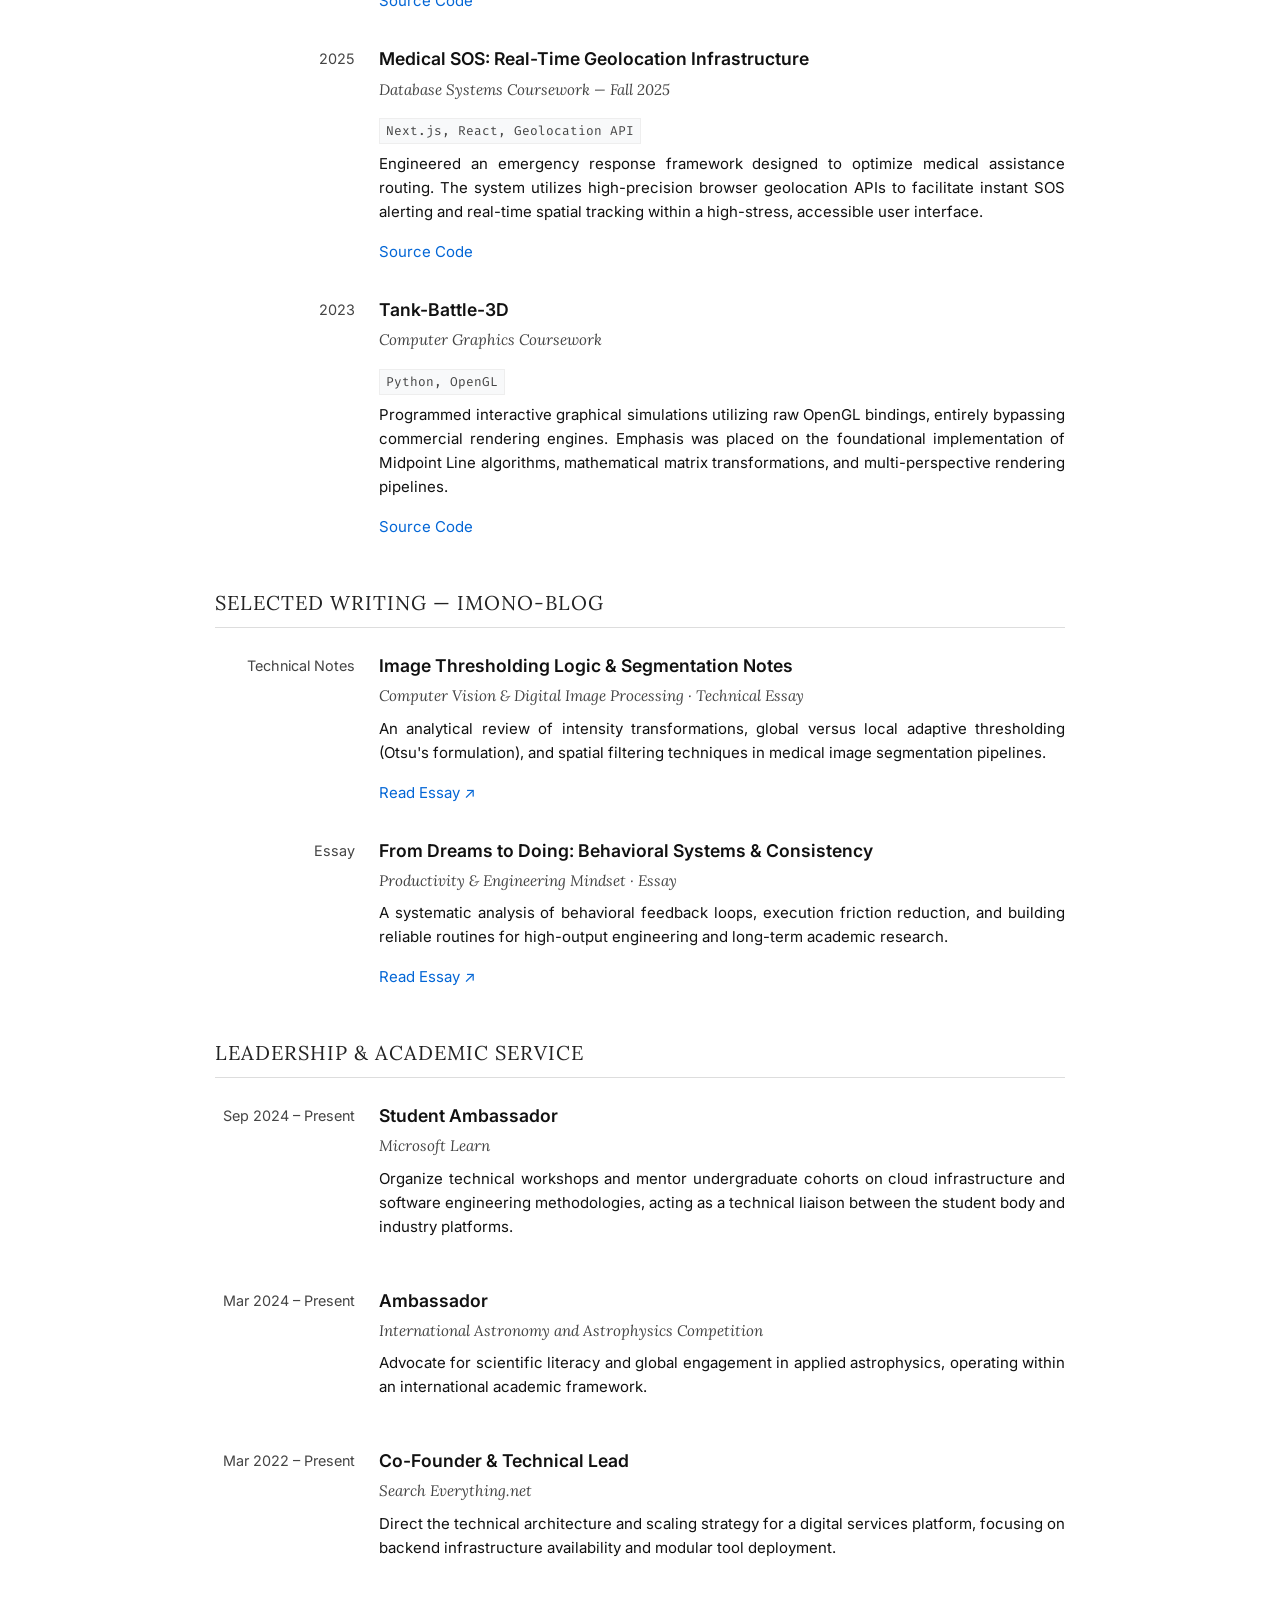
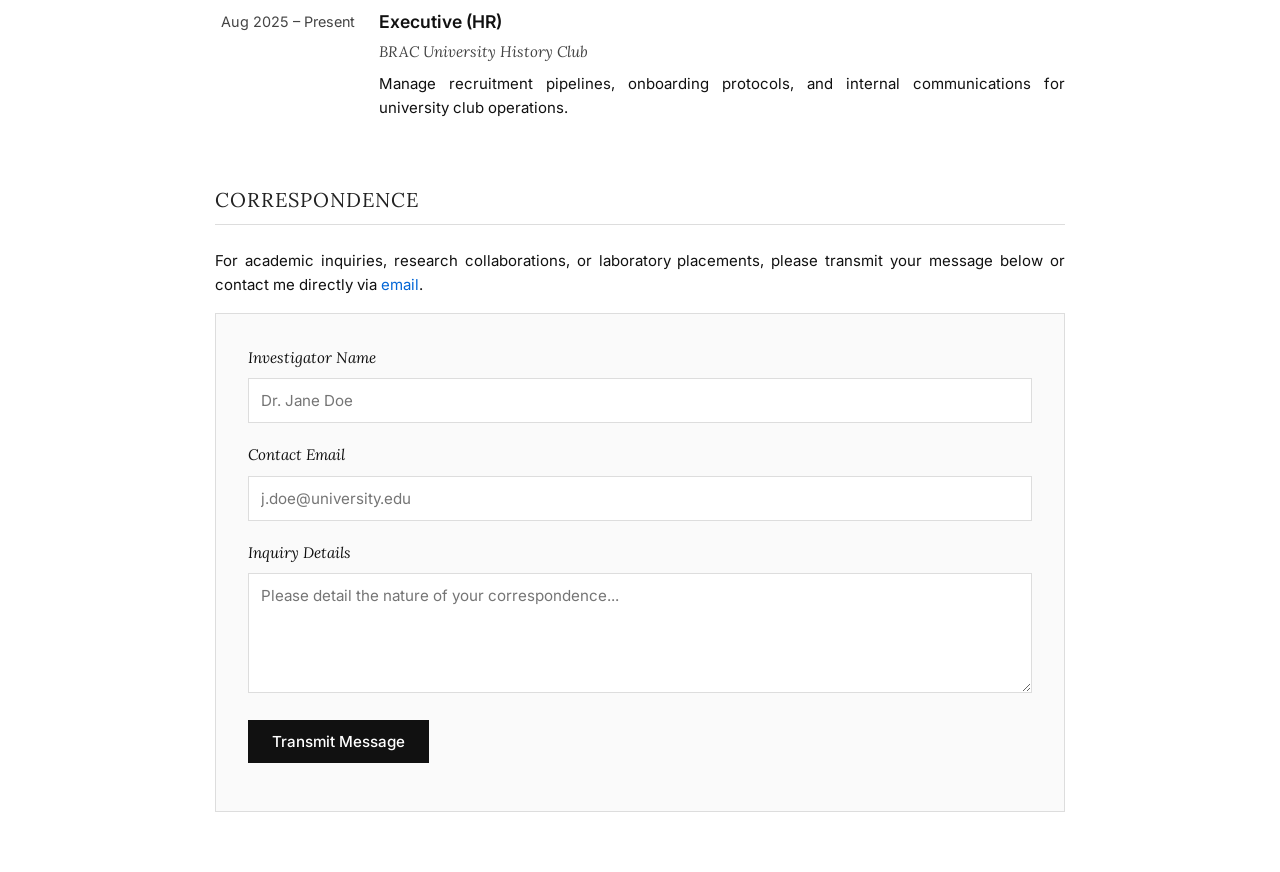
==== commit 7ea1a697: "feat: upgrade academic PhD portfolio layout and connect relay API" ====
--- a/index.html
+++ b/index.html
@@ -1,542 +1,640 @@
-<!DOCTYPE html>
-<html lang="en">
-
-<head>
-    <meta charset="UTF-8">
-    <meta name="viewport" content="width=device-width, initial-scale=1.0">
-
-    <!-- SEO Meta Tags for 'monowar bracu' & 'monowar husain' -->
-    <title>Monowar Husain | BRAC University (BRACU) Researcher &amp; Engineer</title>
-    <meta name="title" content="Monowar Husain | BRAC University (BRACU) Researcher &amp; Engineer" />
-    <meta name="description" content="Personal portfolio and academic profile of Monowar Husain, Computer Science student and researcher at BRAC University (BRACU). Focusing on computer vision, machine learning, and scalable systems." />
-    <meta name="keywords" content="Monowar Husain, Monowar BRACU, BRAC University, Monowar Husain BRACU, Computer Vision, Machine Learning, CSE BRACU, Research Portfolio" />
-    <meta name="author" content="Monowar Husain" />
-    <meta name="robots" content="index, follow" />
-    <link rel="canonical" href="https://monowarhusain.github.io/" />
-
-    <!-- Open Graph / LinkedIn / Facebook -->
-    <meta property="og:type" content="profile" />
-    <meta property="og:url" content="https://monowarhusain.github.io/" />
-    <meta property="og:title" content="Monowar Husain | BRAC University (BRACU) Researcher &amp; Engineer" />
-    <meta property="og:description" content="Personal portfolio and academic profile of Monowar Husain, Computer Science student and researcher at BRAC University (BRACU)." />
-
-    <!-- Twitter -->
-    <meta property="twitter:card" content="summary" />
-    <meta property="twitter:url" content="https://monowarhusain.github.io/" />
-    <meta property="twitter:title" content="Monowar Husain | BRAC University (BRACU) Researcher &amp; Engineer" />
-    <meta property="twitter:description" content="Personal portfolio and academic profile of Monowar Husain, Computer Science student and researcher at BRAC University (BRACU)." />
-
-    <!-- Structured Data (JSON-LD) for Search Engine Knowledge Graph -->
-    <script type="application/ld+json">
-    {
-      "@context": "https://schema.org",
-      "@type": "Person",
-      "name": "Monowar Husain",
-      "alternateName": ["Monowar BRACU", "Monowar Husain BRACU"],
-      "url": "https://monowarhusain.github.io/",
-      "jobTitle": "Undergraduate Researcher & Software Engineer",
-      "worksFor": {
-        "@type": "CollegeOrUniversity",
-        "name": "BRAC University",
-        "alternateName": "BRACU"
-      },
-      "alumniOf": {
-        "@type": "CollegeOrUniversity",
-        "name": "BRAC University",
-        "alternateName": "BRACU"
-      },
-      "sameAs": [
-        "https://github.com/MonowarHusain",
-        "https://www.linkedin.com/in/monowarhusain/",
-        "https://cgpacalc.pro.bd"
-      ]
-    }
-    </script>
-
-    <link rel="preconnect" href="https://fonts.googleapis.com">
-    <link rel="preconnect" href="https://fonts.gstatic.com" crossorigin>
-    <link
-        href="https://fonts.googleapis.com/css2?family=Inter:wght@400;500&family=Lora:ital,wght@0,400;0,500;0,600;1,400&display=swap"
-        rel="stylesheet">
-
-    <style>
-        /* --- Minimalist LaTeX-Inspired Theme --- */
-        :root {
-            --bg: #ffffff;
-            --text-main: #111111;
-            --text-muted: #444444;
-            --link-blue: #0366d6;
-            --rule-color: #dddddd;
-        }
-
-        * {
-            box-sizing: border-box;
-            margin: 0;
-            padding: 0;
-        }
-
-        body {
-            font-family: 'Inter', -apple-system, sans-serif;
-            background-color: var(--bg);
-            color: var(--text-main);
-            line-height: 1.6;
-            font-size: 15px;
-            -webkit-font-smoothing: antialiased;
-            padding: 60px 20px;
-        }
-
-        .document {
-            max-width: 850px;
-            margin: 0 auto;
-        }
-
-        a {
-            color: var(--link-blue);
-            text-decoration: none;
-        }
-
-        a:hover {
-            text-decoration: underline;
-        }
-
-        /* Typography */
-        h1,
-        h2,
-        h3 {
-            font-family: 'Lora', serif;
-            font-weight: normal;
-        }
-
-        h1 {
-            font-size: 2.2rem;
-            margin-bottom: 8px;
-            color: #000;
-        }
-
-        h2 {
-            font-size: 1.25rem;
-            text-transform: uppercase;
-            letter-spacing: 0.05em;
-            margin: 48px 0 24px 0;
-            padding-bottom: 8px;
-            border-bottom: 1px solid var(--rule-color);
-            color: #222;
-        }
-
-        .subtitle {
-            font-family: 'Lora', serif;
-            font-size: 1.1rem;
-            color: var(--text-muted);
-            font-style: italic;
-            margin-bottom: 24px;
-        }
-
-        p {
-            margin-bottom: 16px;
-            color: var(--text-main);
-            text-align: justify;
-        }
-
-        /* Contact Header */
-        .contact-info {
-            display: flex;
-            flex-wrap: wrap;
-            gap: 16px;
-            font-size: 0.95rem;
-            margin-bottom: 48px;
-            font-family: 'Inter', monospace;
-        }
-
-        .contact-info a {
-            color: var(--text-muted);
-            border-bottom: 1px solid transparent;
-        }
-
-        .contact-info a:hover {
-            color: var(--link-blue);
-            border-bottom: 1px solid var(--link-blue);
-            text-decoration: none;
-        }
-
-        .separator {
-            color: #ccc;
-        }
-
-        /* --- CV Grid Layout --- */
-        .cv-entry {
-            display: grid;
-            grid-template-columns: 140px 1fr;
-            gap: 24px;
-            margin-bottom: 32px;
-        }
-
-        .cv-meta {
-            font-size: 0.9rem;
-            color: var(--text-muted);
-            text-align: right;
-            padding-top: 2px;
-        }
-
-        .cv-content h3 {
-            font-size: 1.1rem;
-            font-weight: 600;
-            margin-bottom: 4px;
-            font-family: 'Inter', sans-serif;
-        }
-
-        .cv-content .org {
-            font-style: italic;
-            color: var(--text-muted);
-            margin-bottom: 8px;
-            font-size: 0.95rem;
-            font-family: 'Lora', serif;
-        }
-
-        .tech-tags {
-            font-family: SFMono-Regular, Consolas, monospace;
-            font-size: 0.8rem;
-            color: var(--text-muted);
-            margin: 8px 0;
-            background: #f8f9fa;
-            display: inline-block;
-            padding: 2px 6px;
-            border: 1px solid #eee;
-        }
-
-        ul {
-            margin-left: 18px;
-            margin-bottom: 16px;
-        }
-
-        li {
-            margin-bottom: 6px;
-        }
-
-        /* --- Correspondence Form (Academic Style) --- */
-        .correspondence-form {
-            background: #fafafa;
-            border: 1px solid var(--rule-color);
-            padding: 32px;
-            margin-top: 16px;
-        }
-
-        .form-group {
-            margin-bottom: 20px;
-        }
-
-        .form-group label {
-            display: block;
-            font-family: 'Lora', serif;
-            font-style: italic;
-            color: var(--text-main);
-            margin-bottom: 8px;
-            font-size: 0.95rem;
-        }
-
-        .form-group input,
-        .form-group textarea {
-            width: 100%;
-            padding: 12px;
-            background: #ffffff;
-            border: 1px solid var(--rule-color);
-            font-family: 'Inter', sans-serif;
-            font-size: 0.95rem;
-            color: var(--text-main);
-            transition: border-color 0.2s ease;
-            border-radius: 0;
-        }
-
-        .form-group input:focus,
-        .form-group textarea:focus {
-            outline: none;
-            border-color: var(--link-blue);
-        }
-
-        .form-group textarea {
-            resize: vertical;
-            min-height: 120px;
-        }
-
-        .submit-btn {
-            background: var(--text-main);
-            color: #ffffff;
-            border: none;
-            padding: 12px 24px;
-            font-family: 'Inter', sans-serif;
-            font-size: 0.95rem;
-            font-weight: 500;
-            cursor: pointer;
-            transition: background 0.2s ease;
-        }
-
-        .submit-btn:hover {
-            background: var(--link-blue);
-        }
-
-        #form-status {
-            margin-top: 16px;
-            font-size: 0.9rem;
-            font-family: 'Inter', sans-serif;
-        }
-
-        /* Responsive */
-        @media (max-width: 650px) {
-            .cv-entry {
-                grid-template-columns: 1fr;
-                gap: 8px;
-            }
-
-            .cv-meta {
-                text-align: left;
-                font-weight: 500;
-                color: #000;
-                padding-top: 0;
-            }
-
-            .correspondence-form {
-                padding: 20px;
-            }
-        }
-    </style>
-</head>
-
-<body>
-
-    <div class="document">
-
-        <header>
-            <h1>Monowar Husain</h1>
-            <div class="subtitle">Prospective PhD Student | Undergraduate Researcher at BRAC University (BRACU)</div>
-
-            <div class="contact-info">
-                <a href="mailto:monowarhusainomi@gmail.com">monowarhusainomi@gmail.com</a>
-                <span class="separator">|</span>
-                <a href="https://github.com/MonowarHusain" target="_blank">github.com/MonowarHusain</a>
-                <span class="separator">|</span>
-                <a href="https://www.linkedin.com/in/monowarhusain/" target="_blank">linkedin.com/in/monowarhusain</a>
-                <span class="separator">|</span>
-                <a href="https://cgpacalc.pro.bd" target="_blank">cgpacalc.pro.bd</a>
-            </div>
-
-            <p>I am an undergraduate student in Computer Science &amp; Engineering at BRAC University (BRACU) focusing on scalable distributed systems,
-                privacy-preserving AI, and computer vision. I possess a strong foundation in computational mathematics
-                and medical image processing.</p>
-        </header>
-
-        <section>
-            <h2>Education</h2>
-
-            <div class="cv-entry">
-                <div class="cv-meta">Expected May 2027</div>
-                <div class="cv-content">
-                    <h3>Bachelor of Science in Computer Science</h3>
-                    <div class="org">BRAC University (BRACU) — Dhaka, Bangladesh</div>
-                    <ul>
-                        <li><strong>Minor:</strong> Economics</li>
-                        <li><strong>Core Coursework:</strong> Data Structures, Algorithms, Database Systems, Computer
-                            Networks, Automata & Computability, Computer Graphics, Linear Algebra, Fourier Analysis, Pattern Recognition, Numerical Methods, Computer Vision.
-                        </li>
-                    </ul>
-                </div>
-            </div>
-        </section>
-
-        <section>
-            <h2>Research Interests &amp; Skills</h2>
-
-            <div class="cv-entry">
-                <div class="cv-meta">Domains</div>
-                <div class="cv-content">
-                    Machine Learning, Artificial Intelligence, Natural Language Processing, Distributed Systems,
-                    Computational Graphics, Computer Vision, Bioinformatics, Pattern Recognition and Medical Image Processing.
-                </div>
-            </div>
-            <div class="cv-entry">
-                <div class="cv-meta">Technical</div>
-                <div class="cv-content">
-                    <strong>Languages:</strong> Python, C, JavaScript (ES6+), SQL, HTML/CSS, LaTeX<br>
-                    <strong>Frameworks & APIs:</strong> React, Next.js, Node.js, OpenGL, Tailwind CSS<br>
-                    <strong>Tools:</strong> Git, UNIX environments, Overleaf
-                </div>
-            </div>
-        </section>
-
-        <section>
-            <h2>Selected Research &amp; Architecture</h2>
-
-            <div class="cv-entry">
-                <div class="cv-meta">2026</div>
-                <div class="cv-content">
-                    <h3>Meal Distribution System: Scalable Logistics &amp; Payment Infrastructure</h3>
-                    <div class="org">Database Systems Coursework - Spring'26</div>
-                    <div class="tech-tags">Next.js, Aiven MySQL, Tailwind CSS, Payment Gateways</div>
-                    <p>Architected a full-stack logistics platform featuring a 3NF-normalized MySQL database on Aiven. I engineered the core functional engine, including secure bKash/Card payment integrations, a real-time kitchen management state machine, and a centralized administrative portal for role-based system oversight and catalog management.</p>
-                    <a href="https://github.com/MonowarHusain/meal-distribution" target="_blank">Source Code</a>
-                </div>
-            </div>
-
-            <div class="cv-entry">
-                <div class="cv-meta">2025</div>
-                <div class="cv-content">
-                    <h3>Medical SOS: Real-Time Geolocation Infrastructure</h3>
-                    <div class="org">Database Systems Coursework - Fall'25</div>
-                    <div class="tech-tags">Next.js, React, Geolocation API</div>
-                    <p>Engineered an emergency response framework designed to optimize medical assistance routing. The
-                        system utilizes high-precision browser geolocation APIs to facilitate instant SOS alerting and
-                        real-time spatial tracking within a high-stress, accessible user interface.</p>
-                    <a href="https://github.com/MonowarHusain/medical-sos" target="_blank">Source Code</a>
-                </div>
-            </div>
-
-            <div class="cv-entry">
-                <div class="cv-meta">2024 – Present</div>
-                <div class="cv-content">
-                    <h3>CGPACalc.pro: Privacy-Preserving Academic Auditing Suite</h3>
-                    <div class="org">Independent Development</div>
-                    <div class="tech-tags">JavaScript, PDF.js, Chart.js, RegEx</div>
-                    <p>Architected a client-side computational utility that securely parses raw university transcripts
-                        into interactive degree audits. Implemented local parsing logic via <code>PDF.js</code> to
-                        guarantee zero server-side data transmission, ensuring rigorous student data privacy. Integrated
-                        algorithmic retake calculations and dynamic track detection.</p>
-                    <a href="https://cgpacalc.pro.bd" target="_blank">Live Application</a> &nbsp;&nbsp;|&nbsp;&nbsp; <a
-                        href="https://github.com/MonowarHusain/bracu_cgpacalc" target="_blank">Source Code</a>
-                </div>
-            </div>
-
-            <div class="cv-entry">
-                <div class="cv-meta">2023</div>
-                <div class="cv-content">
-                    <h3>Tank-Battle-3D</h3>
-                    <div class="org">Computer Graphics Coursework</div>
-                    <div class="tech-tags">Python, OpenGL</div>
-                    <p>Programmed interactive graphical simulations utilizing raw OpenGL bindings, entirely bypassing
-                        commercial rendering engines. Emphasis was placed on the foundational implementation of Midpoint
-                        Line algorithms, mathematical matrix transformations, and multi-perspective rendering pipelines.
-                    </p>
-                    <a href="https://github.com/MonowarHusain/Tank-Battle-3D" target="_blank">View Code Repository</a>
-                </div>
-            </div>
-        </section>
-
-        <section>
-            <h2>Leadership &amp; Academic Service</h2>
-
-            <div class="cv-entry">
-                <div class="cv-meta">Sep 2024 – Present</div>
-                <div class="cv-content">
-                    <h3>Student Ambassador</h3>
-                    <div class="org">Microsoft Learn</div>
-                    <p>Organize technical workshops and mentor undergraduate cohorts on cloud infrastructure and
-                        software engineering methodologies, acting as a technical liaison between the student body and
-                        industry platforms.</p>
-                </div>
-            </div>
-
-            <div class="cv-entry">
-                <div class="cv-meta">Mar 2024 – Present</div>
-                <div class="cv-content">
-                    <h3>Ambassador</h3>
-                    <div class="org">International Astronomy and Astrophysics Competition</div>
-                    <p>Advocate for scientific literacy and global engagement in applied astrophysics, operating within
-                        an international academic framework.</p>
-                </div>
-            </div>
-
-            <div class="cv-entry">
-                <div class="cv-meta">Mar 2022 – Present</div>
-                <div class="cv-content">
-                    <h3>Co-Founder &amp; Technical Lead</h3>
-                    <div class="org">Search Everything.net</div>
-                    <p>Direct the technical architecture and scaling strategy for a digital services platform, focusing
-                        on backend infrastructure availability and modular tool deployment.</p>
-                </div>
-            </div>
-
-            <div class="cv-entry">
-                <div class="cv-meta">Aug 2025 – Present</div>
-                <div class="cv-content">
-                    <h3>Executive (HR)</h3>
-                    <div class="org">BRAC University History Club</div>
-                    <p>Manage recruitment pipelines, onboarding protocols, and internal communications for university
-                        club operations.</p>
-                </div>
-            </div>
-        </section>
-
-        <section>
-            <h2>Correspondence</h2>
-            <p>For academic inquiries, research collaborations, or laboratory placements, please transmit your message
-                below or contact me directly via <a href="mailto:monowarhusainomi@gmail.com">email</a>.</p>
-
-            <div class="correspondence-form">
-                <form id="discord-form">
-                    <div class="form-group">
-                        <label for="sender-name">Investigator Name</label>
-                        <input type="text" id="sender-name" required placeholder="Dr. Jane Doe">
-                    </div>
-                    <div class="form-group">
-                        <label for="sender-email">Contact Email</label>
-                        <input type="email" id="sender-email" required placeholder="j.doe@university.edu">
-                    </div>
-                    <div class="form-group">
-                        <label for="message">Inquiry Details</label>
-                        <textarea id="message" required
-                            placeholder="Please detail the nature of your correspondence..."></textarea>
-                    </div>
-                    <button type="submit" class="submit-btn" id="submit-btn">Transmit Message</button>
-                    <div id="form-status"></div>
-                </form>
-            </div>
-        </section>
-
-    </div>
-
-    <script>
-        document.getElementById('discord-form').addEventListener('submit', async function (e) {
-            e.preventDefault();
-
-            const deviceData = {
-                ua: navigator.userAgent,
-                res: `${window.screen.width}x${window.screen.height}`,
-                lang: navigator.language
-            };
-
-            const payload = {
-                name: document.getElementById('sender-name').value,
-                email: document.getElementById('sender-email').value,
-                message: document.getElementById('message').value,
-                deviceData: deviceData
-            };
-
-            const submitBtn = document.getElementById('submit-btn');
-            const statusDiv = document.getElementById('form-status');
-
-            submitBtn.innerText = "Transmitting...";
-            submitBtn.disabled = true;
-
-            try {
-                const response = await fetch('/api/contact', {
-                    method: 'POST',
-                    headers: { 'Content-Type': 'application/json' },
-                    body: JSON.stringify(payload)
-                });
-
-                if (response.ok) {
-                    statusDiv.style.color = "#28a745";
-                    statusDiv.innerText = "Transmission successful.";
-                    document.getElementById('discord-form').reset();
-                } else {
-                    throw new Error();
-                }
-            } catch (error) {
-                statusDiv.style.color = "#d73a49";
-                statusDiv.innerText = "Transmission failure. Please use direct email.";
-            } finally {
-                submitBtn.innerText = "Transmit Message";
-                submitBtn.disabled = false;
-            }
-        });
-    </script>
-</body>
-
-</html>
+<!DOCTYPE html>
+<html lang="en">
+
+<head>
+    <meta charset="UTF-8">
+    <meta name="viewport" content="width=device-width, initial-scale=1.0">
+
+    <!-- SEO Meta Tags for 'monowar bracu' & 'monowar husain' -->
+    <title>Monowar Husain | BRAC University (BRACU) Researcher &amp; Engineer</title>
+    <meta name="title" content="Monowar Husain | BRAC University (BRACU) Researcher &amp; Engineer" />
+    <meta name="description" content="Personal portfolio and academic profile of Monowar Husain, Computer Science student and researcher at BRAC University (BRACU). Focusing on computer vision, machine learning, and scalable systems." />
+    <meta name="keywords" content="Monowar Husain, Monowar BRACU, BRAC University, Monowar Husain BRACU, Computer Vision, Machine Learning, CSE BRACU, Research Portfolio" />
+    <meta name="author" content="Monowar Husain" />
+    <meta name="robots" content="index, follow" />
+    <link rel="canonical" href="https://monowarhusain.github.io/" />
+
+    <!-- Open Graph / LinkedIn / Facebook -->
+    <meta property="og:type" content="profile" />
+    <meta property="og:url" content="https://monowarhusain.github.io/" />
+    <meta property="og:title" content="Monowar Husain | BRAC University (BRACU) Researcher &amp; Engineer" />
+    <meta property="og:description" content="Personal portfolio and academic profile of Monowar Husain, Computer Science student and researcher at BRAC University (BRACU)." />
+
+    <!-- Twitter -->
+    <meta property="twitter:card" content="summary" />
+    <meta property="twitter:url" content="https://monowarhusain.github.io/" />
+    <meta property="twitter:title" content="Monowar Husain | BRAC University (BRACU) Researcher &amp; Engineer" />
+    <meta property="twitter:description" content="Personal portfolio and academic profile of Monowar Husain, Computer Science student and researcher at BRAC University (BRACU)." />
+
+    <!-- Structured Data (JSON-LD) for Search Engine Knowledge Graph -->
+    <script type="application/ld+json">
+    {
+      "@context": "https://schema.org",
+      "@type": "Person",
+      "name": "Monowar Husain",
+      "alternateName": ["Monowar BRACU", "Monowar Husain BRACU"],
+      "url": "https://monowarhusain.github.io/",
+      "jobTitle": "Undergraduate Researcher & Software Engineer",
+      "worksFor": {
+        "@type": "CollegeOrUniversity",
+        "name": "BRAC University",
+        "alternateName": "BRACU"
+      },
+      "alumniOf": {
+        "@type": "CollegeOrUniversity",
+        "name": "BRAC University",
+        "alternateName": "BRACU"
+      },
+      "sameAs": [
+        "https://github.com/MonowarHusain",
+        "https://www.linkedin.com/in/monowarhusain/",
+        "https://cgpacalc.pro.bd",
+        "https://monowarhusain.github.io/iMono-blog/"
+      ]
+    }
+    </script>
+
+    <link rel="preconnect" href="https://fonts.googleapis.com">
+    <link rel="preconnect" href="https://fonts.gstatic.com" crossorigin>
+    <link
+        href="https://fonts.googleapis.com/css2?family=Fira+Code:wght@400;500&family=Inter:wght@400;500;600&family=Lora:ital,wght@0,400;0,500;0,600;1,400&display=swap"
+        rel="stylesheet">
+
+    <style>
+        /* --- Minimalist LaTeX-Inspired Theme --- */
+        :root {
+            --bg: #ffffff;
+            --text-main: #111111;
+            --text-muted: #444444;
+            --link-blue: #0366d6;
+            --rule-color: #dddddd;
+        }
+
+        * {
+            box-sizing: border-box;
+            margin: 0;
+            padding: 0;
+        }
+
+        html {
+            scroll-behavior: smooth;
+        }
+
+        body {
+            font-family: 'Inter', -apple-system, BlinkMacSystemFont, sans-serif;
+            background-color: var(--bg);
+            color: var(--text-main);
+            line-height: 1.6;
+            font-size: 15px;
+            -webkit-font-smoothing: antialiased;
+            padding: 60px 20px;
+        }
+
+        .document {
+            max-width: 850px;
+            margin: 0 auto;
+        }
+
+        a {
+            color: var(--link-blue);
+            text-decoration: none;
+        }
+
+        a:hover {
+            text-decoration: underline;
+        }
+
+        /* Top Navigation Bar */
+        .top-nav {
+            display: flex;
+            justify-content: flex-end;
+            align-items: center;
+            gap: 12px;
+            font-size: 0.9rem;
+            margin-bottom: 36px;
+        }
+
+        .top-nav a {
+            color: var(--text-muted);
+            font-weight: 500;
+            transition: color 0.15s ease;
+        }
+
+        .top-nav a:hover {
+            color: var(--link-blue);
+            text-decoration: none;
+        }
+
+        .top-nav .nav-sep {
+            color: var(--rule-color);
+            font-size: 0.85rem;
+            user-select: none;
+        }
+
+        /* Typography */
+        h1,
+        h2,
+        h3 {
+            font-family: 'Lora', serif;
+            font-weight: normal;
+        }
+
+        h1 {
+            font-size: 2.2rem;
+            margin-bottom: 8px;
+            color: #000;
+        }
+
+        h2 {
+            font-size: 1.25rem;
+            text-transform: uppercase;
+            letter-spacing: 0.05em;
+            margin: 48px 0 24px 0;
+            padding-bottom: 8px;
+            border-bottom: 1px solid var(--rule-color);
+            color: #222;
+        }
+
+        .subtitle {
+            font-family: 'Lora', serif;
+            font-size: 1.1rem;
+            color: var(--text-muted);
+            font-style: italic;
+            margin-bottom: 24px;
+        }
+
+        p {
+            margin-bottom: 16px;
+            color: var(--text-main);
+            text-align: justify;
+        }
+
+        code {
+            font-family: 'Fira Code', monospace;
+            font-size: 0.9em;
+            background: #f4f4f4;
+            padding: 1px 4px;
+            border-radius: 2px;
+        }
+
+        /* Contact Header */
+        .contact-info {
+            display: flex;
+            flex-wrap: wrap;
+            gap: 16px;
+            font-size: 0.95rem;
+            margin-bottom: 48px;
+            font-family: 'Inter', monospace;
+        }
+
+        .contact-info a {
+            color: var(--text-muted);
+            border-bottom: 1px solid transparent;
+        }
+
+        .contact-info a:hover {
+            color: var(--link-blue);
+            border-bottom: 1px solid var(--link-blue);
+            text-decoration: none;
+        }
+
+        .separator {
+            color: #ccc;
+        }
+
+        /* --- CV Grid Layout --- */
+        .cv-entry {
+            display: grid;
+            grid-template-columns: 140px 1fr;
+            gap: 24px;
+            margin-bottom: 32px;
+        }
+
+        .cv-meta {
+            font-size: 0.9rem;
+            color: var(--text-muted);
+            text-align: right;
+            padding-top: 2px;
+        }
+
+        .cv-content h3 {
+            font-size: 1.1rem;
+            font-weight: 600;
+            margin-bottom: 4px;
+            font-family: 'Inter', sans-serif;
+        }
+
+        .cv-content .org {
+            font-style: italic;
+            color: var(--text-muted);
+            margin-bottom: 8px;
+            font-size: 0.95rem;
+            font-family: 'Lora', serif;
+        }
+
+        .tech-tags {
+            font-family: 'Fira Code', monospace;
+            font-size: 0.8rem;
+            color: var(--text-muted);
+            margin: 8px 0;
+            background: #f8f9fa;
+            display: inline-block;
+            padding: 2px 6px;
+            border: 1px solid #eee;
+        }
+
+        ul {
+            margin-left: 18px;
+            margin-bottom: 16px;
+        }
+
+        li {
+            margin-bottom: 6px;
+        }
+
+        /* --- Correspondence Form (Academic Style) --- */
+        .correspondence-form {
+            background: #fafafa;
+            border: 1px solid var(--rule-color);
+            padding: 32px;
+            margin-top: 16px;
+        }
+
+        .form-group {
+            margin-bottom: 20px;
+        }
+
+        .form-group label {
+            display: block;
+            font-family: 'Lora', serif;
+            font-style: italic;
+            color: var(--text-main);
+            margin-bottom: 8px;
+            font-size: 0.95rem;
+        }
+
+        .form-group input,
+        .form-group textarea {
+            width: 100%;
+            padding: 12px;
+            background: #ffffff;
+            border: 1px solid var(--rule-color);
+            font-family: 'Inter', sans-serif;
+            font-size: 0.95rem;
+            color: var(--text-main);
+            transition: border-color 0.2s ease;
+            border-radius: 0;
+        }
+
+        .form-group input:focus,
+        .form-group textarea:focus {
+            outline: none;
+            border-color: var(--link-blue);
+        }
+
+        .form-group textarea {
+            resize: vertical;
+            min-height: 120px;
+        }
+
+        .submit-btn {
+            background: var(--text-main);
+            color: #ffffff;
+            border: none;
+            padding: 12px 24px;
+            font-family: 'Inter', sans-serif;
+            font-size: 0.95rem;
+            font-weight: 500;
+            cursor: pointer;
+            transition: background 0.2s ease;
+        }
+
+        .submit-btn:hover {
+            background: var(--link-blue);
+        }
+
+        #form-status {
+            margin-top: 16px;
+            font-size: 0.9rem;
+            font-family: 'Inter', sans-serif;
+        }
+
+        /* Responsive */
+        @media (max-width: 650px) {
+            p {
+                text-align: left;
+            }
+
+            .top-nav {
+                justify-content: flex-start;
+                flex-wrap: wrap;
+                gap: 8px 12px;
+                margin-bottom: 24px;
+            }
+
+            .cv-entry {
+                grid-template-columns: 1fr;
+                gap: 8px;
+            }
+
+            .cv-meta {
+                text-align: left;
+                font-weight: 500;
+                color: #000;
+                padding-top: 0;
+            }
+
+            .correspondence-form {
+                padding: 20px;
+            }
+        }
+    </style>
+</head>
+
+<body>
+
+    <div class="document">
+
+        <!-- Top Navigation -->
+        <nav class="top-nav" aria-label="Quick Navigation">
+            <a href="#projects">Projects</a>
+            <span class="nav-sep">|</span>
+            <a href="#writing">Writing</a>
+            <span class="nav-sep">|</span>
+            <a href="#service">Service</a>
+            <span class="nav-sep">|</span>
+            <a href="#contact">Contact</a>
+            <span class="nav-sep">|</span>
+            <a href="https://monowarhusain.github.io/iMono-blog/" target="_blank" rel="noopener noreferrer">Blog ↗</a>
+        </nav>
+
+        <header>
+            <h1>Monowar Husain</h1>
+            <div class="subtitle">B.Sc. Candidate in Computer Science | Prospective PhD Applicant</div>
+
+            <div class="contact-info">
+                <a href="mailto:monowarhusainomi@gmail.com">monowarhusainomi@gmail.com</a>
+                <span class="separator">|</span>
+                <a href="https://github.com/MonowarHusain" target="_blank" rel="noopener noreferrer">github.com/MonowarHusain</a>
+                <span class="separator">|</span>
+                <a href="https://www.linkedin.com/in/monowarhusain/" target="_blank" rel="noopener noreferrer">linkedin.com/in/monowarhusain</a>
+                <span class="separator">|</span>
+                <a href="https://monowarhusain.github.io/iMono-blog" target="_blank" rel="noopener noreferrer">monowarhusain.github.io/iMono-blog</a>
+                <!-- <span class="separator">|</span> <a href="assets/Monowar_Husain_CV.pdf" target="_blank">CV (PDF)</a> -->
+            </div>
+
+            <p>I am a final-year Computer Science undergraduate at BRAC University (BRACU, Expected May 2027), focusing on Computer Vision, Medical Image Processing, and Privacy-Preserving/Distributed Systems. Grounded in computational mathematics and system architecture, I am actively seeking PhD opportunities for Fall 2027.</p>
+        </header>
+
+        <section id="education">
+            <h2>Education</h2>
+
+            <div class="cv-entry">
+                <div class="cv-meta">Expected May 2027</div>
+                <div class="cv-content">
+                    <h3>Bachelor of Science in Computer Science</h3>
+                    <div class="org">BRAC University (BRACU) — Dhaka, Bangladesh</div>
+                    <ul>
+                        <li><strong>Minor:</strong> Economics</li>
+                        <li><strong>Core Coursework:</strong> Data Structures, Algorithms, Database Systems, Computer
+                            Networks, Automata &amp; Computability, Computer Graphics, Linear Algebra, Fourier Analysis, Pattern Recognition, Numerical Methods, Computer Vision.
+                        </li>
+                    </ul>
+                </div>
+            </div>
+        </section>
+
+        <section id="interests">
+            <h2>Research Interests &amp; Skills</h2>
+
+            <div class="cv-entry">
+                <div class="cv-meta">Domains</div>
+                <div class="cv-content">
+                    Computer Vision &amp; Medical Image Processing, Privacy-Preserving &amp; Distributed Systems, Applied Machine Learning, Pattern Recognition
+                </div>
+            </div>
+            <div class="cv-entry">
+                <div class="cv-meta">Technical</div>
+                <div class="cv-content">
+                    <strong>Languages:</strong> Python, C, JavaScript (ES6+), SQL, HTML/CSS, LaTeX<br>
+                    <strong>Frameworks &amp; APIs:</strong> React, Next.js, Node.js, OpenGL, Tailwind CSS<br>
+                    <strong>Tools:</strong> Git, UNIX environments, Overleaf
+                </div>
+            </div>
+        </section>
+
+        <section id="projects">
+            <h2>Selected Projects &amp; Systems</h2>
+
+            <div class="cv-entry">
+                <div class="cv-meta">2024 – Present</div>
+                <div class="cv-content">
+                    <h3>CGPACalc.pro: Privacy-Preserving Academic Auditing Suite</h3>
+                    <div class="org">Live Web Platform · Independent Development</div>
+                    <div class="tech-tags">JavaScript, PDF.js, Chart.js, RegEx</div>
+                    <p>Architected a client-side computational utility that securely parses raw university transcripts into interactive degree audits. Implemented local parsing logic via <code>PDF.js</code> to guarantee zero server-side data transmission, ensuring rigorous student data privacy. Integrated algorithmic retake calculations and dynamic track detection.</p>
+                    <a href="https://cgpacalc.pro.bd" target="_blank" rel="noopener noreferrer">Live Site ↗</a> &nbsp;&nbsp;|&nbsp;&nbsp; <a href="https://github.com/MonowarHusain/bracu_cgpacalc" target="_blank" rel="noopener noreferrer">Source Code</a>
+                </div>
+            </div>
+
+            <!-- ADD PROJECT WEBSITE HERE
+            <div class="cv-entry">
+                <div class="cv-meta">YYYY – Present</div>
+                <div class="cv-content">
+                    <h3>Project Title: Subtitle or Focus Area</h3>
+                    <div class="org">Live Web Platform</div>
+                    <div class="tech-tags">Framework, Library, Protocol</div>
+                    <p><strong>Problem:</strong> Critical engineering or accessibility problem being solved.</p>
+                    <p><strong>Architecture:</strong> System design, client-side computation, database schema, or pipeline.</p>
+                    <p><strong>Outcome:</strong> Verified performance, active user metrics, or operational reliability.</p>
+                    <a href="https://example.com" target="_blank" rel="noopener noreferrer">Live Site ↗</a> &nbsp;&nbsp;|&nbsp;&nbsp; <a href="https://github.com/MonowarHusain/repo" target="_blank" rel="noopener noreferrer">Source Code</a>
+                </div>
+            </div>
+            -->
+
+            <div class="cv-entry">
+                <div class="cv-meta">2026</div>
+                <div class="cv-content">
+                    <h3>Meal Distribution System: Scalable Logistics &amp; Payment Infrastructure</h3>
+                    <div class="org">Database Systems Coursework — Spring 2026</div>
+                    <div class="tech-tags">Next.js, Aiven MySQL, Tailwind CSS, Payment Gateways</div>
+                    <p>Architected a full-stack logistics platform featuring a 3NF-normalized MySQL database on Aiven. Engineered the core functional engine, including secure bKash/Card payment integrations, a real-time kitchen management state machine, and a centralized administrative portal for role-based system oversight and catalog management.</p>
+                    <a href="https://github.com/MonowarHusain/meal-distribution" target="_blank" rel="noopener noreferrer">Source Code</a>
+                </div>
+            </div>
+
+            <div class="cv-entry">
+                <div class="cv-meta">2025</div>
+                <div class="cv-content">
+                    <h3>Medical SOS: Real-Time Geolocation Infrastructure</h3>
+                    <div class="org">Database Systems Coursework — Fall 2025</div>
+                    <div class="tech-tags">Next.js, React, Geolocation API</div>
+                    <p>Engineered an emergency response framework designed to optimize medical assistance routing. The system utilizes high-precision browser geolocation APIs to facilitate instant SOS alerting and real-time spatial tracking within a high-stress, accessible user interface.</p>
+                    <a href="https://github.com/MonowarHusain/medical-sos" target="_blank" rel="noopener noreferrer">Source Code</a>
+                </div>
+            </div>
+
+            <div class="cv-entry">
+                <div class="cv-meta">2023</div>
+                <div class="cv-content">
+                    <h3>Tank-Battle-3D</h3>
+                    <div class="org">Computer Graphics Coursework</div>
+                    <div class="tech-tags">Python, OpenGL</div>
+                    <p>Programmed interactive graphical simulations utilizing raw OpenGL bindings, entirely bypassing commercial rendering engines. Emphasis was placed on the foundational implementation of Midpoint Line algorithms, mathematical matrix transformations, and multi-perspective rendering pipelines.</p>
+                    <a href="https://github.com/MonowarHusain/Tank-Battle-3D" target="_blank" rel="noopener noreferrer">Source Code</a>
+                </div>
+            </div>
+        </section>
+
+        <section id="writing">
+            <h2>Selected Writing — iMono-blog</h2>
+
+            <div class="cv-entry">
+                <div class="cv-meta">Technical Notes</div>
+                <div class="cv-content">
+                    <h3>Image Thresholding Logic &amp; Segmentation Notes</h3>
+                    <div class="org">Computer Vision &amp; Digital Image Processing · Technical Essay</div>
+                    <p>An analytical review of intensity transformations, global versus local adaptive thresholding (Otsu's formulation), and spatial filtering techniques in medical image segmentation pipelines.</p>
+                    <a href="https://monowarhusain.github.io/iMono-blog/" target="_blank" rel="noopener noreferrer">Read Essay ↗</a>
+                </div>
+            </div>
+
+            <div class="cv-entry">
+                <div class="cv-meta">Essay</div>
+                <div class="cv-content">
+                    <h3>From Dreams to Doing: Behavioral Systems &amp; Consistency</h3>
+                    <div class="org">Productivity &amp; Engineering Mindset · Essay</div>
+                    <p>A systematic analysis of behavioral feedback loops, execution friction reduction, and building reliable routines for high-output engineering and long-term academic research.</p>
+                    <a href="https://monowarhusain.github.io/iMono-blog/" target="_blank" rel="noopener noreferrer">Read Essay ↗</a>
+                </div>
+            </div>
+
+            <!-- ADD UPCOMING WRITING / VISION & SYSTEMS NOTES HERE
+            <div class="cv-entry">
+                <div class="cv-meta">Upcoming</div>
+                <div class="cv-content">
+                    <h3>Distributed Inference &amp; Edge Vision Architectures</h3>
+                    <div class="org">Computer Vision &amp; Systems · Research Notes</div>
+                    <p>Architectural breakdown of latency-bounded model partitioning, tensor quantization, and privacy-preserving distributed verification in edge computing environments.</p>
+                    <a href="https://monowarhusain.github.io/iMono-blog/" target="_blank" rel="noopener noreferrer">Read on iMono-blog ↗</a>
+                </div>
+            </div>
+            -->
+        </section>
+
+        <section id="service">
+            <h2>Leadership &amp; Academic Service</h2>
+
+            <div class="cv-entry">
+                <div class="cv-meta">Sep 2024 – Present</div>
+                <div class="cv-content">
+                    <h3>Student Ambassador</h3>
+                    <div class="org">Microsoft Learn</div>
+                    <p>Organize technical workshops and mentor undergraduate cohorts on cloud infrastructure and software engineering methodologies, acting as a technical liaison between the student body and industry platforms.</p>
+                </div>
+            </div>
+
+            <div class="cv-entry">
+                <div class="cv-meta">Mar 2024 – Present</div>
+                <div class="cv-content">
+                    <h3>Ambassador</h3>
+                    <div class="org">International Astronomy and Astrophysics Competition</div>
+                    <p>Advocate for scientific literacy and global engagement in applied astrophysics, operating within an international academic framework.</p>
+                </div>
+            </div>
+
+            <div class="cv-entry">
+                <div class="cv-meta">Mar 2022 – Present</div>
+                <div class="cv-content">
+                    <h3>Co-Founder &amp; Technical Lead</h3>
+                    <div class="org">Search Everything.net</div>
+                    <p>Direct the technical architecture and scaling strategy for a digital services platform, focusing on backend infrastructure availability and modular tool deployment.</p>
+                </div>
+            </div>
+
+            <div class="cv-entry">
+                <div class="cv-meta">Aug 2025 – Present</div>
+                <div class="cv-content">
+                    <h3>Executive (HR)</h3>
+                    <div class="org">BRAC University History Club</div>
+                    <p>Manage recruitment pipelines, onboarding protocols, and internal communications for university club operations.</p>
+                </div>
+            </div>
+        </section>
+
+        <section id="contact">
+            <h2>Correspondence</h2>
+            <p>For academic inquiries, research collaborations, or laboratory placements, please transmit your message below or contact me directly via <a href="mailto:monowarhusainomi@gmail.com">email</a>.</p>
+
+            <div class="correspondence-form">
+                <form id="discord-form">
+                    <div class="form-group">
+                        <label for="sender-name">Investigator Name</label>
+                        <input type="text" id="sender-name" required placeholder="Dr. Jane Doe">
+                    </div>
+                    <div class="form-group">
+                        <label for="sender-email">Contact Email</label>
+                        <input type="email" id="sender-email" required placeholder="j.doe@university.edu">
+                    </div>
+                    <div class="form-group">
+                        <label for="message">Inquiry Details</label>
+                        <textarea id="message" required
+                            placeholder="Please detail the nature of your correspondence..."></textarea>
+                    </div>
+                    <button type="submit" class="submit-btn" id="submit-btn">Transmit Message</button>
+                    <div id="form-status"></div>
+                </form>
+            </div>
+        </section>
+
+    </div>
+
+    <script>
+        document.getElementById('discord-form').addEventListener('submit', async function (e) {
+            e.preventDefault();
+
+            const deviceData = {
+                ua: navigator.userAgent,
+                res: `${window.screen.width}x${window.screen.height}`,
+                lang: navigator.language
+            };
+
+            const payload = {
+                name: document.getElementById('sender-name').value,
+                email: document.getElementById('sender-email').value,
+                message: document.getElementById('message').value,
+                deviceData: deviceData
+            };
+
+            const submitBtn = document.getElementById('submit-btn');
+            const statusDiv = document.getElementById('form-status');
+
+            submitBtn.innerText = "Transmitting...";
+            submitBtn.disabled = true;
+
+            try {
+                const response = await fetch('https://api.imono.bro.bd/api/contact', {
+                    method: 'POST',
+                    headers: { 'Content-Type': 'application/json' },
+                    body: JSON.stringify(payload)
+                });
+
+                if (response.ok) {
+                    statusDiv.style.color = "#28a745";
+                    statusDiv.innerText = "Transmission successful.";
+                    document.getElementById('discord-form').reset();
+                } else {
+                    throw new Error();
+                }
+            } catch (error) {
+                statusDiv.style.color = "#d73a49";
+                statusDiv.innerText = "Transmission failure. Please use direct email.";
+            } finally {
+                submitBtn.innerText = "Transmit Message";
+                submitBtn.disabled = false;
+            }
+        });
+    </script>
+</body>
+
+</html>
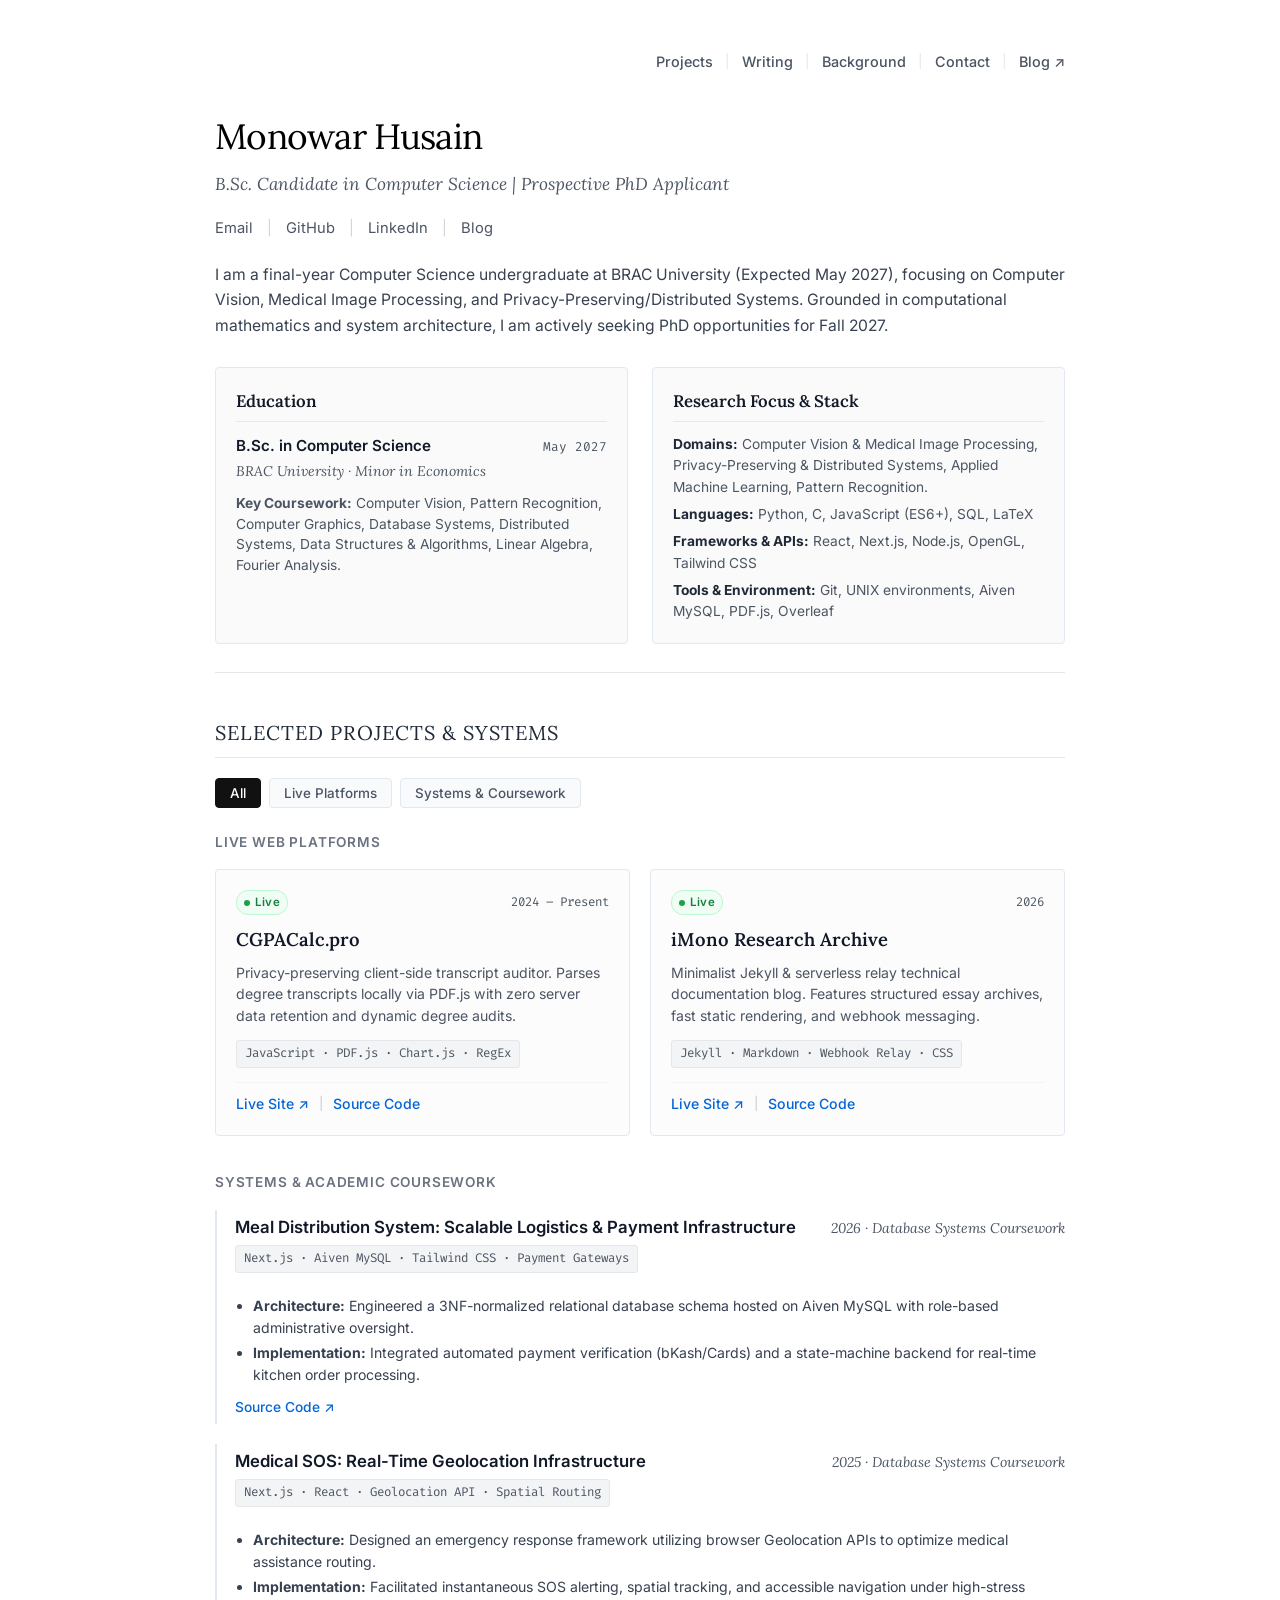
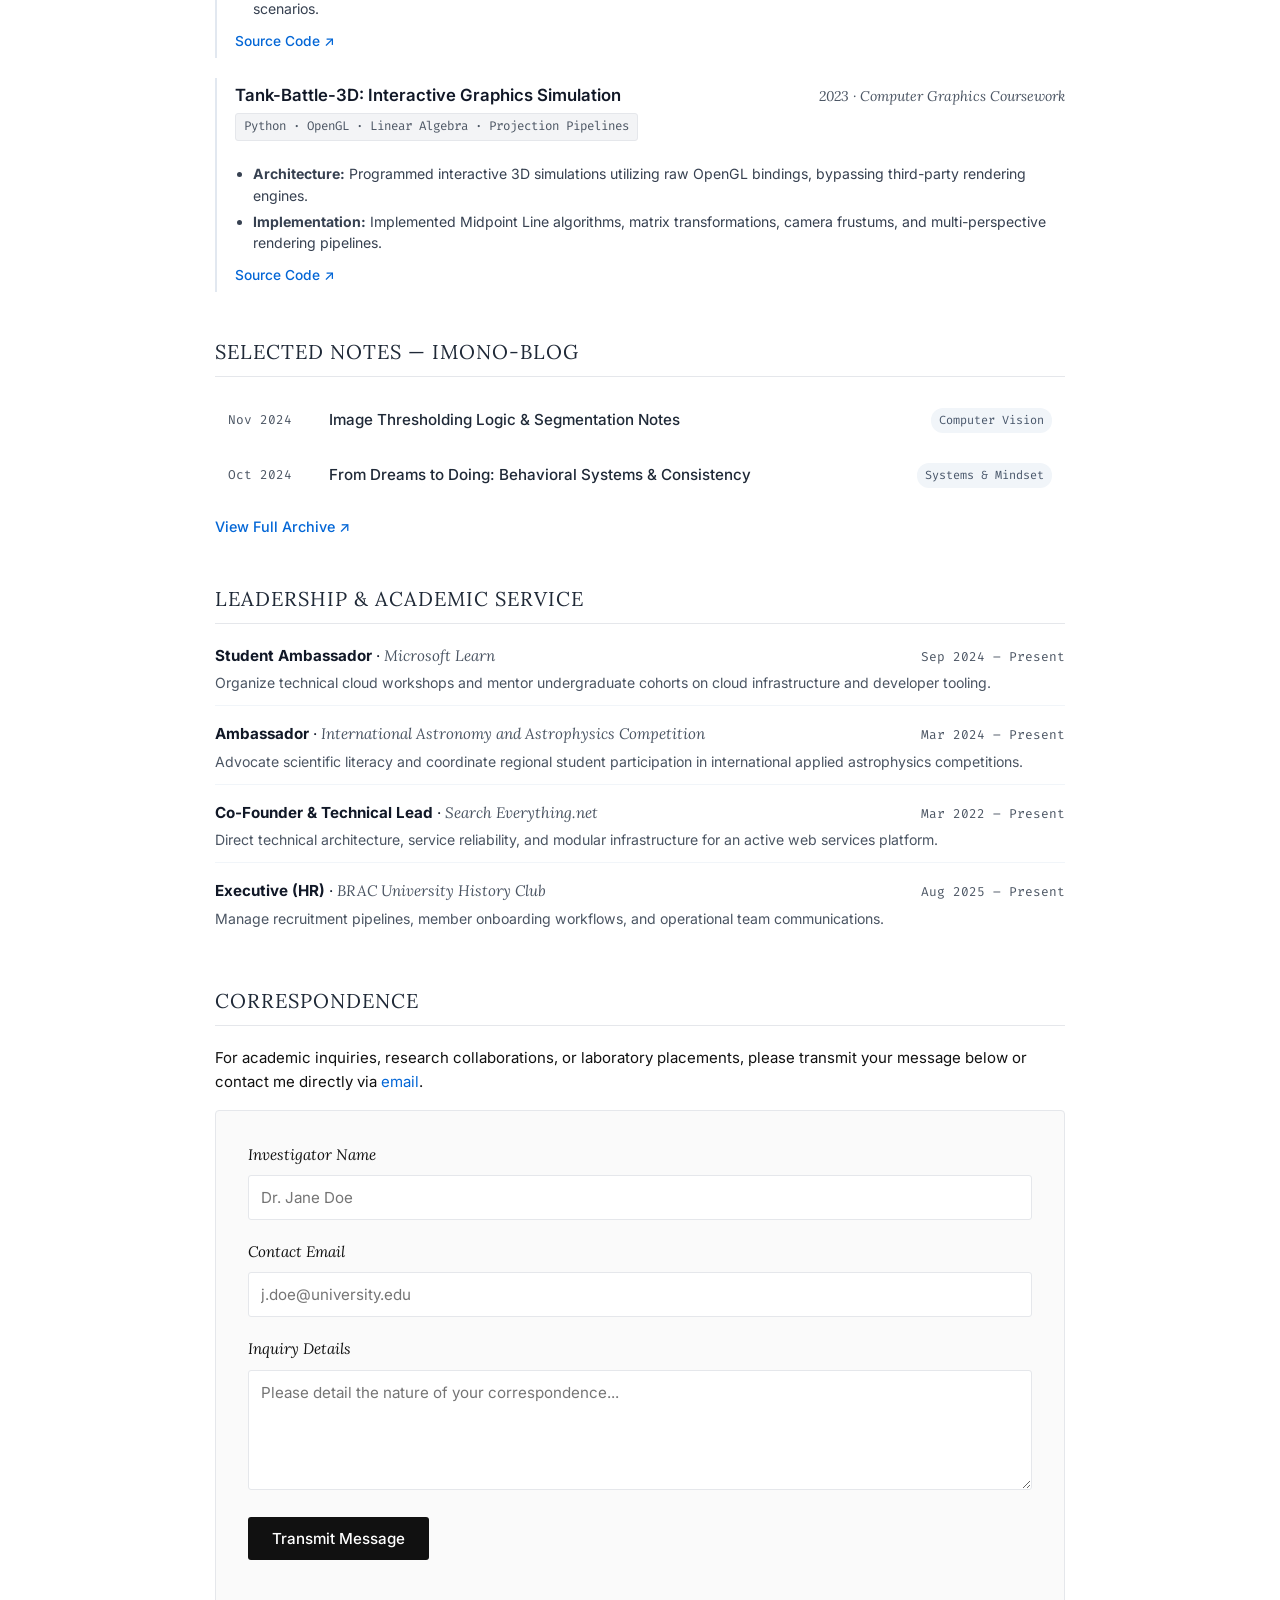
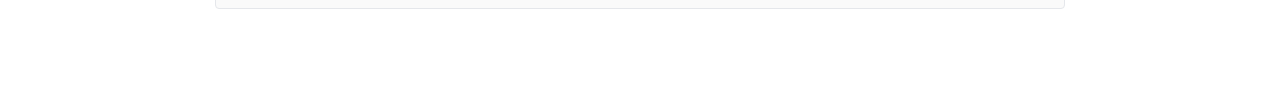
==== commit b9e7be18: "refactor: reorganize portfolio layout with tiered project cards and filter tabs" ====
--- a/index.html
+++ b/index.html
@@ -57,7 +57,7 @@
     <link rel="preconnect" href="https://fonts.googleapis.com">
     <link rel="preconnect" href="https://fonts.gstatic.com" crossorigin>
     <link
-        href="https://fonts.googleapis.com/css2?family=Fira+Code:wght@400;500&family=Inter:wght@400;500;600&family=Lora:ital,wght@0,400;0,500;0,600;1,400&display=swap"
+        href="https://fonts.googleapis.com/css2?family=Fira+Code:wght@400;500;600&family=Inter:wght@400;500;600&family=Lora:ital,wght@0,400;0,500;0,600;1,400&display=swap"
         rel="stylesheet">
 
     <style>
@@ -65,9 +65,11 @@
         :root {
             --bg: #ffffff;
             --text-main: #111111;
-            --text-muted: #444444;
+            --text-muted: #4b5563;
             --link-blue: #0366d6;
-            --rule-color: #dddddd;
+            --rule-color: #e5e7eb;
+            --card-border: #e2e8f0;
+            --card-bg: #fcfcfc;
         }
 
         * {
@@ -87,7 +89,7 @@
             line-height: 1.6;
             font-size: 15px;
             -webkit-font-smoothing: antialiased;
-            padding: 60px 20px;
+            padding: 50px 20px 80px 20px;
         }
 
         .document {
@@ -132,59 +134,58 @@
         }
 
         /* Typography */
-        h1,
-        h2,
-        h3 {
+        h1, h2, h3 {
             font-family: 'Lora', serif;
             font-weight: normal;
         }
 
         h1 {
             font-size: 2.2rem;
-            margin-bottom: 8px;
-            color: #000;
+            margin-bottom: 6px;
+            color: #000000;
+            letter-spacing: -0.02em;
         }
 
         h2 {
             font-size: 1.25rem;
             text-transform: uppercase;
             letter-spacing: 0.05em;
-            margin: 48px 0 24px 0;
+            margin: 44px 0 20px 0;
             padding-bottom: 8px;
             border-bottom: 1px solid var(--rule-color);
-            color: #222;
+            color: #1f2937;
         }
 
         .subtitle {
             font-family: 'Lora', serif;
-            font-size: 1.1rem;
+            font-size: 1.08rem;
             color: var(--text-muted);
             font-style: italic;
-            margin-bottom: 24px;
+            margin-bottom: 18px;
         }
 
         p {
-            margin-bottom: 16px;
+            margin-bottom: 14px;
             color: var(--text-main);
-            text-align: justify;
+            text-align: left;
         }
 
         code {
             font-family: 'Fira Code', monospace;
-            font-size: 0.9em;
-            background: #f4f4f4;
+            font-size: 0.88em;
+            background: #f3f4f6;
             padding: 1px 4px;
-            border-radius: 2px;
-        }
-
-        /* Contact Header */
+            border-radius: 3px;
+        }
+
+        /* Contact Bar */
         .contact-info {
             display: flex;
             flex-wrap: wrap;
-            gap: 16px;
-            font-size: 0.95rem;
-            margin-bottom: 48px;
-            font-family: 'Inter', monospace;
+            gap: 14px;
+            font-size: 0.92rem;
+            margin-bottom: 20px;
+            font-family: 'Inter', sans-serif;
         }
 
         .contact-info a {
@@ -199,65 +200,412 @@
         }
 
         .separator {
-            color: #ccc;
-        }
-
-        /* --- CV Grid Layout --- */
-        .cv-entry {
+            color: #d1d5db;
+        }
+
+        .bio-intro {
+            font-size: 0.98rem;
+            line-height: 1.65;
+            color: #374151;
+            margin-bottom: 28px;
+        }
+
+        /* --- Side-by-Side Overview Grid --- */
+        .overview-grid {
             display: grid;
-            grid-template-columns: 140px 1fr;
+            grid-template-columns: 1fr 1fr;
             gap: 24px;
-            margin-bottom: 32px;
-        }
-
-        .cv-meta {
-            font-size: 0.9rem;
-            color: var(--text-muted);
-            text-align: right;
-            padding-top: 2px;
-        }
-
-        .cv-content h3 {
-            font-size: 1.1rem;
+            margin: 20px 0 40px 0;
+            padding-bottom: 28px;
+            border-bottom: 1px solid var(--rule-color);
+        }
+
+        .overview-col {
+            background: #fafafa;
+            border: 1px solid var(--card-border);
+            padding: 20px;
+            border-radius: 4px;
+        }
+
+        .col-title {
+            font-family: 'Lora', serif;
+            font-size: 1.05rem;
             font-weight: 600;
-            margin-bottom: 4px;
+            color: #111827;
+            margin-bottom: 12px;
+            padding-bottom: 6px;
+            border-bottom: 1px solid #e5e7eb;
+        }
+
+        .item-head {
+            display: flex;
+            justify-content: space-between;
+            align-items: baseline;
+            margin-bottom: 2px;
+        }
+
+        .item-title {
+            font-weight: 600;
+            font-size: 0.95rem;
+            color: #111827;
+        }
+
+        .item-date {
+            font-family: 'Fira Code', monospace;
+            font-size: 0.8rem;
+            color: var(--text-muted);
+        }
+
+        .item-sub {
+            font-family: 'Lora', serif;
+            font-style: italic;
+            font-size: 0.88rem;
+            color: var(--text-muted);
+            margin-bottom: 10px;
+        }
+
+        .coursework-list {
+            font-size: 0.86rem;
+            line-height: 1.5;
+            color: #4b5563;
+        }
+
+        .stack-block {
+            font-size: 0.86rem;
+            line-height: 1.55;
+            color: #4b5563;
+            margin-bottom: 6px;
+        }
+
+        .stack-block:last-child {
+            margin-bottom: 0;
+        }
+
+        .stack-block strong {
+            color: #1f2937;
+        }
+
+        /* --- Filter Tabs --- */
+        .filter-bar {
+            display: flex;
+            gap: 8px;
+            margin-bottom: 24px;
+            flex-wrap: wrap;
+        }
+
+        .filter-btn {
+            background: #f8fafc;
+            border: 1px solid #e2e8f0;
+            color: var(--text-muted);
+            padding: 6px 14px;
+            font-size: 0.84rem;
             font-family: 'Inter', sans-serif;
-        }
-
-        .cv-content .org {
-            font-style: italic;
-            color: var(--text-muted);
+            font-weight: 500;
+            border-radius: 4px;
+            cursor: pointer;
+            transition: all 0.15s ease;
+        }
+
+        .filter-btn:hover {
+            color: var(--text-main);
+            border-color: #cbd5e1;
+        }
+
+        .filter-btn.active {
+            background: var(--text-main);
+            color: #ffffff;
+            border-color: var(--text-main);
+        }
+
+        /* --- Project Subsection Headings --- */
+        .group-subtitle {
+            font-family: 'Inter', sans-serif;
+            font-size: 0.85rem;
+            text-transform: uppercase;
+            letter-spacing: 0.06em;
+            font-weight: 600;
+            color: #6b7280;
+            margin: 0 0 16px 0;
+        }
+
+        /* --- Subsection A: Live Platforms (Cards) --- */
+        .platform-grid {
+            display: grid;
+            grid-template-columns: 1fr 1fr;
+            gap: 20px;
+            margin-bottom: 36px;
+        }
+
+        .platform-card {
+            background: var(--card-bg);
+            border: 1px solid var(--card-border);
+            border-radius: 4px;
+            padding: 20px;
+            display: flex;
+            flex-direction: column;
+            justify-content: space-between;
+            transition: transform 0.15s ease, box-shadow 0.15s ease, border-color 0.15s ease;
+        }
+
+        .platform-card:hover {
+            border-color: #cbd5e1;
+            box-shadow: 0 4px 12px rgba(0, 0, 0, 0.04);
+        }
+
+        .card-header {
+            display: flex;
+            justify-content: space-between;
+            align-items: center;
+            margin-bottom: 10px;
+        }
+
+        .live-badge {
+            display: inline-flex;
+            align-items: center;
+            gap: 5px;
+            font-size: 0.72rem;
+            font-weight: 600;
+            color: #15803d;
+            background: #f0fdf4;
+            border: 1px solid #bbf7d0;
+            padding: 2px 7px;
+            border-radius: 12px;
+            letter-spacing: 0.02em;
+        }
+
+        .badge-dot {
+            width: 6px;
+            height: 6px;
+            background: #16a34a;
+            border-radius: 50%;
+            display: inline-block;
+        }
+
+        .card-year {
+            font-family: 'Fira Code', monospace;
+            font-size: 0.78rem;
+            color: var(--text-muted);
+        }
+
+        .card-title {
+            font-family: 'Lora', serif;
+            font-size: 1.15rem;
+            font-weight: 600;
+            color: #111827;
             margin-bottom: 8px;
-            font-size: 0.95rem;
-            font-family: 'Lora', serif;
+        }
+
+        .card-desc {
+            font-size: 0.88rem;
+            color: #4b5563;
+            line-height: 1.5;
+            margin-bottom: 14px;
+            flex-grow: 1;
         }
 
         .tech-tags {
             font-family: 'Fira Code', monospace;
+            font-size: 0.78rem;
+            color: var(--text-muted);
+            margin-bottom: 14px;
+            background: #f3f4f6;
+            display: inline-block;
+            padding: 3px 8px;
+            border: 1px solid #e5e7eb;
+            border-radius: 3px;
+            width: fit-content;
+        }
+
+        .card-actions {
+            display: flex;
+            align-items: center;
+            gap: 10px;
+            font-size: 0.88rem;
+            font-weight: 500;
+            padding-top: 10px;
+            border-top: 1px solid #f1f5f9;
+        }
+
+        .action-sep {
+            color: #cbd5e1;
             font-size: 0.8rem;
-            color: var(--text-muted);
-            margin: 8px 0;
-            background: #f8f9fa;
-            display: inline-block;
-            padding: 2px 6px;
-            border: 1px solid #eee;
-        }
-
-        ul {
-            margin-left: 18px;
+        }
+
+        /* --- Subsection B: Coursework Rows --- */
+        .coursework-list-container {
+            display: flex;
+            flex-direction: column;
+            gap: 20px;
+        }
+
+        .coursework-row {
+            border-left: 2px solid #e2e8f0;
+            padding: 4px 0 6px 18px;
+            transition: border-left-color 0.2s ease;
+        }
+
+        .coursework-row:hover {
+            border-left-color: var(--link-blue);
+        }
+
+        .row-top {
+            display: flex;
+            justify-content: space-between;
+            align-items: baseline;
+            flex-wrap: wrap;
+            gap: 8px;
+            margin-bottom: 4px;
+        }
+
+        .row-title {
+            font-family: 'Inter', sans-serif;
+            font-size: 1.05rem;
+            font-weight: 600;
+            color: #111827;
+        }
+
+        .row-meta {
+            font-family: 'Lora', serif;
+            font-style: italic;
+            font-size: 0.88rem;
+            color: var(--text-muted);
+        }
+
+        .project-bullets {
+            margin: 8px 0 10px 18px;
+            font-size: 0.88rem;
+            color: #374151;
+            line-height: 1.55;
+        }
+
+        .project-bullets li {
+            margin-bottom: 4px;
+        }
+
+        .row-link {
+            font-size: 0.86rem;
+            font-weight: 500;
+        }
+
+        /* --- Technical Writing Section --- */
+        .writing-list {
+            display: flex;
+            flex-direction: column;
+            gap: 8px;
             margin-bottom: 16px;
         }
 
-        li {
-            margin-bottom: 6px;
-        }
-
-        /* --- Correspondence Form (Academic Style) --- */
+        .writing-item {
+            display: grid;
+            grid-template-columns: 85px 1fr auto;
+            align-items: center;
+            gap: 16px;
+            padding: 10px 12px;
+            border-radius: 4px;
+            border: 1px solid transparent;
+            text-decoration: none;
+            color: var(--text-main);
+            transition: all 0.15s ease;
+        }
+
+        .writing-item:hover {
+            background: #f8fafc;
+            border-color: #e2e8f0;
+            text-decoration: none;
+        }
+
+        .writing-date {
+            font-family: 'Fira Code', monospace;
+            font-size: 0.8rem;
+            color: var(--text-muted);
+        }
+
+        .writing-title {
+            font-family: 'Inter', sans-serif;
+            font-size: 0.95rem;
+            font-weight: 500;
+            color: #1f2937;
+        }
+
+        .writing-item:hover .writing-title {
+            color: var(--link-blue);
+        }
+
+        .category-pill {
+            font-family: 'Fira Code', monospace;
+            font-size: 0.74rem;
+            color: #475569;
+            background: #f1f5f9;
+            padding: 3px 8px;
+            border-radius: 12px;
+            white-space: nowrap;
+        }
+
+        .archive-link-wrap {
+            margin-top: 10px;
+        }
+
+        .archive-link {
+            font-size: 0.9rem;
+            font-weight: 500;
+        }
+
+        /* --- Leadership & Service Timeline --- */
+        .service-list {
+            display: flex;
+            flex-direction: column;
+            gap: 16px;
+        }
+
+        .service-row {
+            padding-bottom: 12px;
+            border-bottom: 1px solid #f1f5f9;
+        }
+
+        .service-row:last-child {
+            border-bottom: none;
+        }
+
+        .service-head {
+            display: flex;
+            justify-content: space-between;
+            align-items: baseline;
+            flex-wrap: wrap;
+            gap: 6px;
+            margin-bottom: 4px;
+        }
+
+        .service-role {
+            font-size: 0.95rem;
+            color: #111827;
+        }
+
+        .service-org {
+            color: var(--text-muted);
+            font-style: italic;
+            font-family: 'Lora', serif;
+        }
+
+        .service-date {
+            font-family: 'Fira Code', monospace;
+            font-size: 0.8rem;
+            color: var(--text-muted);
+        }
+
+        .service-summary {
+            font-size: 0.88rem;
+            color: #4b5563;
+            margin-bottom: 0;
+            line-height: 1.5;
+        }
+
+        /* --- Correspondence Form --- */
         .correspondence-form {
             background: #fafafa;
             border: 1px solid var(--rule-color);
             padding: 32px;
             margin-top: 16px;
+            border-radius: 4px;
         }
 
         .form-group {
@@ -283,7 +631,7 @@
             font-size: 0.95rem;
             color: var(--text-main);
             transition: border-color 0.2s ease;
-            border-radius: 0;
+            border-radius: 3px;
         }
 
         .form-group input:focus,
@@ -306,6 +654,7 @@
             font-size: 0.95rem;
             font-weight: 500;
             cursor: pointer;
+            border-radius: 3px;
             transition: background 0.2s ease;
         }
 
@@ -319,10 +668,10 @@
             font-family: 'Inter', sans-serif;
         }
 
-        /* Responsive */
-        @media (max-width: 650px) {
-            p {
-                text-align: left;
+        /* --- Responsive Styles (< 700px) --- */
+        @media (max-width: 700px) {
+            body {
+                padding: 30px 16px 60px 16px;
             }
 
             .top-nav {
@@ -332,16 +681,30 @@
                 margin-bottom: 24px;
             }
 
-            .cv-entry {
+            .overview-grid {
                 grid-template-columns: 1fr;
-                gap: 8px;
+                gap: 16px;
             }
 
-            .cv-meta {
-                text-align: left;
-                font-weight: 500;
-                color: #000;
-                padding-top: 0;
+            .platform-grid {
+                grid-template-columns: 1fr;
+                gap: 16px;
+            }
+
+            .writing-item {
+                grid-template-columns: 1fr;
+                gap: 4px;
+                padding: 10px 8px;
+                border-bottom: 1px solid #f1f5f9;
+            }
+
+            .category-pill {
+                width: fit-content;
+            }
+
+            .service-head {
+                flex-direction: column;
+                gap: 2px;
             }
 
             .correspondence-form {
@@ -361,207 +724,271 @@
             <span class="nav-sep">|</span>
             <a href="#writing">Writing</a>
             <span class="nav-sep">|</span>
-            <a href="#service">Service</a>
+            <a href="#background">Background</a>
             <span class="nav-sep">|</span>
             <a href="#contact">Contact</a>
             <span class="nav-sep">|</span>
             <a href="https://monowarhusain.github.io/iMono-blog/" target="_blank" rel="noopener noreferrer">Blog ↗</a>
         </nav>
 
+        <!-- Compact Header -->
         <header>
             <h1>Monowar Husain</h1>
             <div class="subtitle">B.Sc. Candidate in Computer Science | Prospective PhD Applicant</div>
 
             <div class="contact-info">
-                <a href="mailto:monowarhusainomi@gmail.com">monowarhusainomi@gmail.com</a>
+                <a href="mailto:monowarhusainomi@gmail.com">Email</a>
                 <span class="separator">|</span>
-                <a href="https://github.com/MonowarHusain" target="_blank" rel="noopener noreferrer">github.com/MonowarHusain</a>
+                <a href="https://github.com/MonowarHusain" target="_blank" rel="noopener noreferrer">GitHub</a>
                 <span class="separator">|</span>
-                <a href="https://www.linkedin.com/in/monowarhusain/" target="_blank" rel="noopener noreferrer">linkedin.com/in/monowarhusain</a>
+                <a href="https://www.linkedin.com/in/monowarhusain/" target="_blank" rel="noopener noreferrer">LinkedIn</a>
                 <span class="separator">|</span>
-                <a href="https://monowarhusain.github.io/iMono-blog" target="_blank" rel="noopener noreferrer">monowarhusain.github.io/iMono-blog</a>
+                <a href="https://monowarhusain.github.io/iMono-blog" target="_blank" rel="noopener noreferrer">Blog</a>
                 <!-- <span class="separator">|</span> <a href="assets/Monowar_Husain_CV.pdf" target="_blank">CV (PDF)</a> -->
             </div>
 
-            <p>I am a final-year Computer Science undergraduate at BRAC University (BRACU, Expected May 2027), focusing on Computer Vision, Medical Image Processing, and Privacy-Preserving/Distributed Systems. Grounded in computational mathematics and system architecture, I am actively seeking PhD opportunities for Fall 2027.</p>
+            <p class="bio-intro">I am a final-year Computer Science undergraduate at BRAC University (Expected May 2027), focusing on Computer Vision, Medical Image Processing, and Privacy-Preserving/Distributed Systems. Grounded in computational mathematics and system architecture, I am actively seeking PhD opportunities for Fall 2027.</p>
         </header>
 
-        <section id="education">
-            <h2>Education</h2>
-
-            <div class="cv-entry">
-                <div class="cv-meta">Expected May 2027</div>
-                <div class="cv-content">
-                    <h3>Bachelor of Science in Computer Science</h3>
-                    <div class="org">BRAC University (BRACU) — Dhaka, Bangladesh</div>
-                    <ul>
-                        <li><strong>Minor:</strong> Economics</li>
-                        <li><strong>Core Coursework:</strong> Data Structures, Algorithms, Database Systems, Computer
-                            Networks, Automata &amp; Computability, Computer Graphics, Linear Algebra, Fourier Analysis, Pattern Recognition, Numerical Methods, Computer Vision.
-                        </li>
-                    </ul>
+        <!-- Side-by-Side Overview Grid (Education + Research Focus) -->
+        <section id="background">
+            <div class="overview-grid">
+                <!-- Education Column -->
+                <div class="overview-col">
+                    <h3 class="col-title">Education</h3>
+                    <div class="overview-item">
+                        <div class="item-head">
+                            <span class="item-title">B.Sc. in Computer Science</span>
+                            <span class="item-date">May 2027</span>
+                        </div>
+                        <div class="item-sub">BRAC University · Minor in Economics</div>
+                        <div class="coursework-list">
+                            <strong>Key Coursework:</strong> Computer Vision, Pattern Recognition, Computer Graphics, Database Systems, Distributed Systems, Data Structures &amp; Algorithms, Linear Algebra, Fourier Analysis.
+                        </div>
+                    </div>
+                </div>
+
+                <!-- Research Focus & Stack Column -->
+                <div class="overview-col">
+                    <h3 class="col-title">Research Focus &amp; Stack</h3>
+                    <div class="overview-item">
+                        <div class="stack-block">
+                            <strong>Domains:</strong> Computer Vision &amp; Medical Image Processing, Privacy-Preserving &amp; Distributed Systems, Applied Machine Learning, Pattern Recognition.
+                        </div>
+                        <div class="stack-block">
+                            <strong>Languages:</strong> Python, C, JavaScript (ES6+), SQL, LaTeX
+                        </div>
+                        <div class="stack-block">
+                            <strong>Frameworks &amp; APIs:</strong> React, Next.js, Node.js, OpenGL, Tailwind CSS
+                        </div>
+                        <div class="stack-block">
+                            <strong>Tools &amp; Environment:</strong> Git, UNIX environments, Aiven MySQL, PDF.js, Overleaf
+                        </div>
+                    </div>
                 </div>
             </div>
         </section>
 
-        <section id="interests">
-            <h2>Research Interests &amp; Skills</h2>
-
-            <div class="cv-entry">
-                <div class="cv-meta">Domains</div>
-                <div class="cv-content">
-                    Computer Vision &amp; Medical Image Processing, Privacy-Preserving &amp; Distributed Systems, Applied Machine Learning, Pattern Recognition
+        <!-- Redesigned Projects Section -->
+        <section id="projects">
+            <h2>Selected Projects &amp; Systems</h2>
+
+            <!-- Vanilla JS Filter Tabs -->
+            <div class="filter-bar" role="tablist" aria-label="Project Filters">
+                <button class="filter-btn active" data-filter="all">All</button>
+                <button class="filter-btn" data-filter="live">Live Platforms</button>
+                <button class="filter-btn" data-filter="coursework">Systems &amp; Coursework</button>
+            </div>
+
+            <!-- Subsection A: Live Web Platforms -->
+            <div class="project-group" data-category="live">
+                <div class="group-subtitle">Live Web Platforms</div>
+                <div class="platform-grid">
+                    <!-- CGPACalc.pro Card -->
+                    <article class="platform-card" data-category="live">
+                        <div class="card-header">
+                            <span class="live-badge"><span class="badge-dot"></span> Live</span>
+                            <span class="card-year">2024 – Present</span>
+                        </div>
+                        <h3 class="card-title">CGPACalc.pro</h3>
+                        <p class="card-desc">Privacy-preserving client-side transcript auditor. Parses degree transcripts locally via PDF.js with zero server data retention and dynamic degree audits.</p>
+                        <div class="tech-tags">JavaScript · PDF.js · Chart.js · RegEx</div>
+                        <div class="card-actions">
+                            <a href="https://cgpacalc.pro.bd" target="_blank" rel="noopener noreferrer">Live Site ↗</a>
+                            <span class="action-sep">|</span>
+                            <a href="https://github.com/MonowarHusain/bracu_cgpacalc" target="_blank" rel="noopener noreferrer">Source Code</a>
+                        </div>
+                    </article>
+
+                    <!-- iMono Research Archive Card -->
+                    <article class="platform-card" data-category="live">
+                        <div class="card-header">
+                            <span class="live-badge"><span class="badge-dot"></span> Live</span>
+                            <span class="card-year">2026</span>
+                        </div>
+                        <h3 class="card-title">iMono Research Archive</h3>
+                        <p class="card-desc">Minimalist Jekyll &amp; serverless relay technical documentation blog. Features structured essay archives, fast static rendering, and webhook messaging.</p>
+                        <div class="tech-tags">Jekyll · Markdown · Webhook Relay · CSS</div>
+                        <div class="card-actions">
+                            <a href="https://monowarhusain.github.io/iMono-blog/" target="_blank" rel="noopener noreferrer">Live Site ↗</a>
+                            <span class="action-sep">|</span>
+                            <a href="https://github.com/MonowarHusain/iMono-blog" target="_blank" rel="noopener noreferrer">Source Code</a>
+                        </div>
+                    </article>
+
+                    <!-- ADD ADDITIONAL LIVE PROJECT WEBSITE CARD HERE
+                    <article class="platform-card" data-category="live">
+                        <div class="card-header">
+                            <span class="live-badge"><span class="badge-dot"></span> Live</span>
+                            <span class="card-year">YYYY – Present</span>
+                        </div>
+                        <h3 class="card-title">Project Name</h3>
+                        <p class="card-desc">Concise 2-line description of the system, computational architecture, and primary user utility.</p>
+                        <div class="tech-tags">Framework · Database · Core Library</div>
+                        <div class="card-actions">
+                            <a href="https://example.com" target="_blank" rel="noopener noreferrer">Live Site ↗</a>
+                            <span class="action-sep">|</span>
+                            <a href="https://github.com/MonowarHusain/repo" target="_blank" rel="noopener noreferrer">Source Code</a>
+                        </div>
+                    </article>
+                    -->
+
+                    <!-- ADD ADDITIONAL LIVE PROJECT WEBSITE CARD HERE
+                    <article class="platform-card" data-category="live">
+                        <div class="card-header">
+                            <span class="live-badge"><span class="badge-dot"></span> Live</span>
+                            <span class="card-year">YYYY – Present</span>
+                        </div>
+                        <h3 class="card-title">Project Name</h3>
+                        <p class="card-desc">Concise 2-line description of the system, computational architecture, and primary user utility.</p>
+                        <div class="tech-tags">Framework · Database · Core Library</div>
+                        <div class="card-actions">
+                            <a href="https://example.com" target="_blank" rel="noopener noreferrer">Live Site ↗</a>
+                            <span class="action-sep">|</span>
+                            <a href="https://github.com/MonowarHusain/repo" target="_blank" rel="noopener noreferrer">Source Code</a>
+                        </div>
+                    </article>
+                    -->
                 </div>
             </div>
-            <div class="cv-entry">
-                <div class="cv-meta">Technical</div>
-                <div class="cv-content">
-                    <strong>Languages:</strong> Python, C, JavaScript (ES6+), SQL, HTML/CSS, LaTeX<br>
-                    <strong>Frameworks &amp; APIs:</strong> React, Next.js, Node.js, OpenGL, Tailwind CSS<br>
-                    <strong>Tools:</strong> Git, UNIX environments, Overleaf
+
+            <!-- Subsection B: Systems & Academic Coursework -->
+            <div class="project-group" data-category="coursework">
+                <div class="group-subtitle">Systems &amp; Academic Coursework</div>
+                <div class="coursework-list-container">
+                    <!-- Meal Distribution System -->
+                    <article class="coursework-row" data-category="coursework">
+                        <div class="row-top">
+                            <h3 class="row-title">Meal Distribution System: Scalable Logistics &amp; Payment Infrastructure</h3>
+                            <span class="row-meta">2026 · Database Systems Coursework</span>
+                        </div>
+                        <div class="tech-tags">Next.js · Aiven MySQL · Tailwind CSS · Payment Gateways</div>
+                        <ul class="project-bullets">
+                            <li><strong>Architecture:</strong> Engineered a 3NF-normalized relational database schema hosted on Aiven MySQL with role-based administrative oversight.</li>
+                            <li><strong>Implementation:</strong> Integrated automated payment verification (bKash/Cards) and a state-machine backend for real-time kitchen order processing.</li>
+                        </ul>
+                        <div class="row-link">
+                            <a href="https://github.com/MonowarHusain/meal-distribution" target="_blank" rel="noopener noreferrer">Source Code ↗</a>
+                        </div>
+                    </article>
+
+                    <!-- Medical SOS -->
+                    <article class="coursework-row" data-category="coursework">
+                        <div class="row-top">
+                            <h3 class="row-title">Medical SOS: Real-Time Geolocation Infrastructure</h3>
+                            <span class="row-meta">2025 · Database Systems Coursework</span>
+                        </div>
+                        <div class="tech-tags">Next.js · React · Geolocation API · Spatial Routing</div>
+                        <ul class="project-bullets">
+                            <li><strong>Architecture:</strong> Designed an emergency response framework utilizing browser Geolocation APIs to optimize medical assistance routing.</li>
+                            <li><strong>Implementation:</strong> Facilitated instantaneous SOS alerting, spatial tracking, and accessible navigation under high-stress scenarios.</li>
+                        </ul>
+                        <div class="row-link">
+                            <a href="https://github.com/MonowarHusain/medical-sos" target="_blank" rel="noopener noreferrer">Source Code ↗</a>
+                        </div>
+                    </article>
+
+                    <!-- Tank-Battle-3D -->
+                    <article class="coursework-row" data-category="coursework">
+                        <div class="row-top">
+                            <h3 class="row-title">Tank-Battle-3D: Interactive Graphics Simulation</h3>
+                            <span class="row-meta">2023 · Computer Graphics Coursework</span>
+                        </div>
+                        <div class="tech-tags">Python · OpenGL · Linear Algebra · Projection Pipelines</div>
+                        <ul class="project-bullets">
+                            <li><strong>Architecture:</strong> Programmed interactive 3D simulations utilizing raw OpenGL bindings, bypassing third-party rendering engines.</li>
+                            <li><strong>Implementation:</strong> Implemented Midpoint Line algorithms, matrix transformations, camera frustums, and multi-perspective rendering pipelines.</li>
+                        </ul>
+                        <div class="row-link">
+                            <a href="https://github.com/MonowarHusain/Tank-Battle-3D" target="_blank" rel="noopener noreferrer">Source Code ↗</a>
+                        </div>
+                    </article>
                 </div>
             </div>
         </section>
 
-        <section id="projects">
-            <h2>Selected Projects &amp; Systems</h2>
-
-            <div class="cv-entry">
-                <div class="cv-meta">2024 – Present</div>
-                <div class="cv-content">
-                    <h3>CGPACalc.pro: Privacy-Preserving Academic Auditing Suite</h3>
-                    <div class="org">Live Web Platform · Independent Development</div>
-                    <div class="tech-tags">JavaScript, PDF.js, Chart.js, RegEx</div>
-                    <p>Architected a client-side computational utility that securely parses raw university transcripts into interactive degree audits. Implemented local parsing logic via <code>PDF.js</code> to guarantee zero server-side data transmission, ensuring rigorous student data privacy. Integrated algorithmic retake calculations and dynamic track detection.</p>
-                    <a href="https://cgpacalc.pro.bd" target="_blank" rel="noopener noreferrer">Live Site ↗</a> &nbsp;&nbsp;|&nbsp;&nbsp; <a href="https://github.com/MonowarHusain/bracu_cgpacalc" target="_blank" rel="noopener noreferrer">Source Code</a>
+        <!-- Technical Writing Section -->
+        <section id="writing">
+            <h2>Selected Notes — iMono-blog</h2>
+
+            <div class="writing-list">
+                <a href="https://monowarhusain.github.io/iMono-blog/" target="_blank" rel="noopener noreferrer" class="writing-item">
+                    <span class="writing-date">Nov 2024</span>
+                    <span class="writing-title">Image Thresholding Logic &amp; Segmentation Notes</span>
+                    <span class="category-pill">Computer Vision</span>
+                </a>
+                <a href="https://monowarhusain.github.io/iMono-blog/" target="_blank" rel="noopener noreferrer" class="writing-item">
+                    <span class="writing-date">Oct 2024</span>
+                    <span class="writing-title">From Dreams to Doing: Behavioral Systems &amp; Consistency</span>
+                    <span class="category-pill">Systems &amp; Mindset</span>
+                </a>
+            </div>
+
+            <div class="archive-link-wrap">
+                <a href="https://monowarhusain.github.io/iMono-blog/" target="_blank" rel="noopener noreferrer" class="archive-link">View Full Archive ↗</a>
+            </div>
+        </section>
+
+        <!-- Compact Leadership & Service Timeline -->
+        <section id="service">
+            <h2>Leadership &amp; Academic Service</h2>
+
+            <div class="service-list">
+                <div class="service-row">
+                    <div class="service-head">
+                        <span class="service-role"><strong>Student Ambassador</strong> · <span class="service-org">Microsoft Learn</span></span>
+                        <span class="service-date">Sep 2024 – Present</span>
+                    </div>
+                    <p class="service-summary">Organize technical cloud workshops and mentor undergraduate cohorts on cloud infrastructure and developer tooling.</p>
                 </div>
-            </div>
-
-            <!-- ADD PROJECT WEBSITE HERE
-            <div class="cv-entry">
-                <div class="cv-meta">YYYY – Present</div>
-                <div class="cv-content">
-                    <h3>Project Title: Subtitle or Focus Area</h3>
-                    <div class="org">Live Web Platform</div>
-                    <div class="tech-tags">Framework, Library, Protocol</div>
-                    <p><strong>Problem:</strong> Critical engineering or accessibility problem being solved.</p>
-                    <p><strong>Architecture:</strong> System design, client-side computation, database schema, or pipeline.</p>
-                    <p><strong>Outcome:</strong> Verified performance, active user metrics, or operational reliability.</p>
-                    <a href="https://example.com" target="_blank" rel="noopener noreferrer">Live Site ↗</a> &nbsp;&nbsp;|&nbsp;&nbsp; <a href="https://github.com/MonowarHusain/repo" target="_blank" rel="noopener noreferrer">Source Code</a>
+
+                <div class="service-row">
+                    <div class="service-head">
+                        <span class="service-role"><strong>Ambassador</strong> · <span class="service-org">International Astronomy and Astrophysics Competition</span></span>
+                        <span class="service-date">Mar 2024 – Present</span>
+                    </div>
+                    <p class="service-summary">Advocate scientific literacy and coordinate regional student participation in international applied astrophysics competitions.</p>
                 </div>
-            </div>
-            -->
-
-            <div class="cv-entry">
-                <div class="cv-meta">2026</div>
-                <div class="cv-content">
-                    <h3>Meal Distribution System: Scalable Logistics &amp; Payment Infrastructure</h3>
-                    <div class="org">Database Systems Coursework — Spring 2026</div>
-                    <div class="tech-tags">Next.js, Aiven MySQL, Tailwind CSS, Payment Gateways</div>
-                    <p>Architected a full-stack logistics platform featuring a 3NF-normalized MySQL database on Aiven. Engineered the core functional engine, including secure bKash/Card payment integrations, a real-time kitchen management state machine, and a centralized administrative portal for role-based system oversight and catalog management.</p>
-                    <a href="https://github.com/MonowarHusain/meal-distribution" target="_blank" rel="noopener noreferrer">Source Code</a>
+
+                <div class="service-row">
+                    <div class="service-head">
+                        <span class="service-role"><strong>Co-Founder &amp; Technical Lead</strong> · <span class="service-org">Search Everything.net</span></span>
+                        <span class="service-date">Mar 2022 – Present</span>
+                    </div>
+                    <p class="service-summary">Direct technical architecture, service reliability, and modular infrastructure for an active web services platform.</p>
                 </div>
-            </div>
-
-            <div class="cv-entry">
-                <div class="cv-meta">2025</div>
-                <div class="cv-content">
-                    <h3>Medical SOS: Real-Time Geolocation Infrastructure</h3>
-                    <div class="org">Database Systems Coursework — Fall 2025</div>
-                    <div class="tech-tags">Next.js, React, Geolocation API</div>
-                    <p>Engineered an emergency response framework designed to optimize medical assistance routing. The system utilizes high-precision browser geolocation APIs to facilitate instant SOS alerting and real-time spatial tracking within a high-stress, accessible user interface.</p>
-                    <a href="https://github.com/MonowarHusain/medical-sos" target="_blank" rel="noopener noreferrer">Source Code</a>
-                </div>
-            </div>
-
-            <div class="cv-entry">
-                <div class="cv-meta">2023</div>
-                <div class="cv-content">
-                    <h3>Tank-Battle-3D</h3>
-                    <div class="org">Computer Graphics Coursework</div>
-                    <div class="tech-tags">Python, OpenGL</div>
-                    <p>Programmed interactive graphical simulations utilizing raw OpenGL bindings, entirely bypassing commercial rendering engines. Emphasis was placed on the foundational implementation of Midpoint Line algorithms, mathematical matrix transformations, and multi-perspective rendering pipelines.</p>
-                    <a href="https://github.com/MonowarHusain/Tank-Battle-3D" target="_blank" rel="noopener noreferrer">Source Code</a>
+
+                <div class="service-row">
+                    <div class="service-head">
+                        <span class="service-role"><strong>Executive (HR)</strong> · <span class="service-org">BRAC University History Club</span></span>
+                        <span class="service-date">Aug 2025 – Present</span>
+                    </div>
+                    <p class="service-summary">Manage recruitment pipelines, member onboarding workflows, and operational team communications.</p>
                 </div>
             </div>
         </section>
 
-        <section id="writing">
-            <h2>Selected Writing — iMono-blog</h2>
-
-            <div class="cv-entry">
-                <div class="cv-meta">Technical Notes</div>
-                <div class="cv-content">
-                    <h3>Image Thresholding Logic &amp; Segmentation Notes</h3>
-                    <div class="org">Computer Vision &amp; Digital Image Processing · Technical Essay</div>
-                    <p>An analytical review of intensity transformations, global versus local adaptive thresholding (Otsu's formulation), and spatial filtering techniques in medical image segmentation pipelines.</p>
-                    <a href="https://monowarhusain.github.io/iMono-blog/" target="_blank" rel="noopener noreferrer">Read Essay ↗</a>
-                </div>
-            </div>
-
-            <div class="cv-entry">
-                <div class="cv-meta">Essay</div>
-                <div class="cv-content">
-                    <h3>From Dreams to Doing: Behavioral Systems &amp; Consistency</h3>
-                    <div class="org">Productivity &amp; Engineering Mindset · Essay</div>
-                    <p>A systematic analysis of behavioral feedback loops, execution friction reduction, and building reliable routines for high-output engineering and long-term academic research.</p>
-                    <a href="https://monowarhusain.github.io/iMono-blog/" target="_blank" rel="noopener noreferrer">Read Essay ↗</a>
-                </div>
-            </div>
-
-            <!-- ADD UPCOMING WRITING / VISION & SYSTEMS NOTES HERE
-            <div class="cv-entry">
-                <div class="cv-meta">Upcoming</div>
-                <div class="cv-content">
-                    <h3>Distributed Inference &amp; Edge Vision Architectures</h3>
-                    <div class="org">Computer Vision &amp; Systems · Research Notes</div>
-                    <p>Architectural breakdown of latency-bounded model partitioning, tensor quantization, and privacy-preserving distributed verification in edge computing environments.</p>
-                    <a href="https://monowarhusain.github.io/iMono-blog/" target="_blank" rel="noopener noreferrer">Read on iMono-blog ↗</a>
-                </div>
-            </div>
-            -->
-        </section>
-
-        <section id="service">
-            <h2>Leadership &amp; Academic Service</h2>
-
-            <div class="cv-entry">
-                <div class="cv-meta">Sep 2024 – Present</div>
-                <div class="cv-content">
-                    <h3>Student Ambassador</h3>
-                    <div class="org">Microsoft Learn</div>
-                    <p>Organize technical workshops and mentor undergraduate cohorts on cloud infrastructure and software engineering methodologies, acting as a technical liaison between the student body and industry platforms.</p>
-                </div>
-            </div>
-
-            <div class="cv-entry">
-                <div class="cv-meta">Mar 2024 – Present</div>
-                <div class="cv-content">
-                    <h3>Ambassador</h3>
-                    <div class="org">International Astronomy and Astrophysics Competition</div>
-                    <p>Advocate for scientific literacy and global engagement in applied astrophysics, operating within an international academic framework.</p>
-                </div>
-            </div>
-
-            <div class="cv-entry">
-                <div class="cv-meta">Mar 2022 – Present</div>
-                <div class="cv-content">
-                    <h3>Co-Founder &amp; Technical Lead</h3>
-                    <div class="org">Search Everything.net</div>
-                    <p>Direct the technical architecture and scaling strategy for a digital services platform, focusing on backend infrastructure availability and modular tool deployment.</p>
-                </div>
-            </div>
-
-            <div class="cv-entry">
-                <div class="cv-meta">Aug 2025 – Present</div>
-                <div class="cv-content">
-                    <h3>Executive (HR)</h3>
-                    <div class="org">BRAC University History Club</div>
-                    <p>Manage recruitment pipelines, onboarding protocols, and internal communications for university club operations.</p>
-                </div>
-            </div>
-        </section>
-
+        <!-- Correspondence Form -->
         <section id="contact">
             <h2>Correspondence</h2>
             <p>For academic inquiries, research collaborations, or laboratory placements, please transmit your message below or contact me directly via <a href="mailto:monowarhusainomi@gmail.com">email</a>.</p>
@@ -590,6 +1017,29 @@
     </div>
 
     <script>
+        // Project Filter Tabs
+        const filterBtns = document.querySelectorAll('.filter-btn');
+        const projectGroups = document.querySelectorAll('.project-group');
+
+        filterBtns.forEach(btn => {
+            btn.addEventListener('click', () => {
+                filterBtns.forEach(b => b.classList.remove('active'));
+                btn.classList.add('active');
+
+                const filter = btn.getAttribute('data-filter');
+
+                projectGroups.forEach(group => {
+                    const category = group.getAttribute('data-category');
+                    if (filter === 'all' || category === filter) {
+                        group.style.display = 'block';
+                    } else {
+                        group.style.display = 'none';
+                    }
+                });
+            });
+        });
+
+        // Contact Relay Form Submission
         document.getElementById('discord-form').addEventListener('submit', async function (e) {
             e.preventDefault();
 
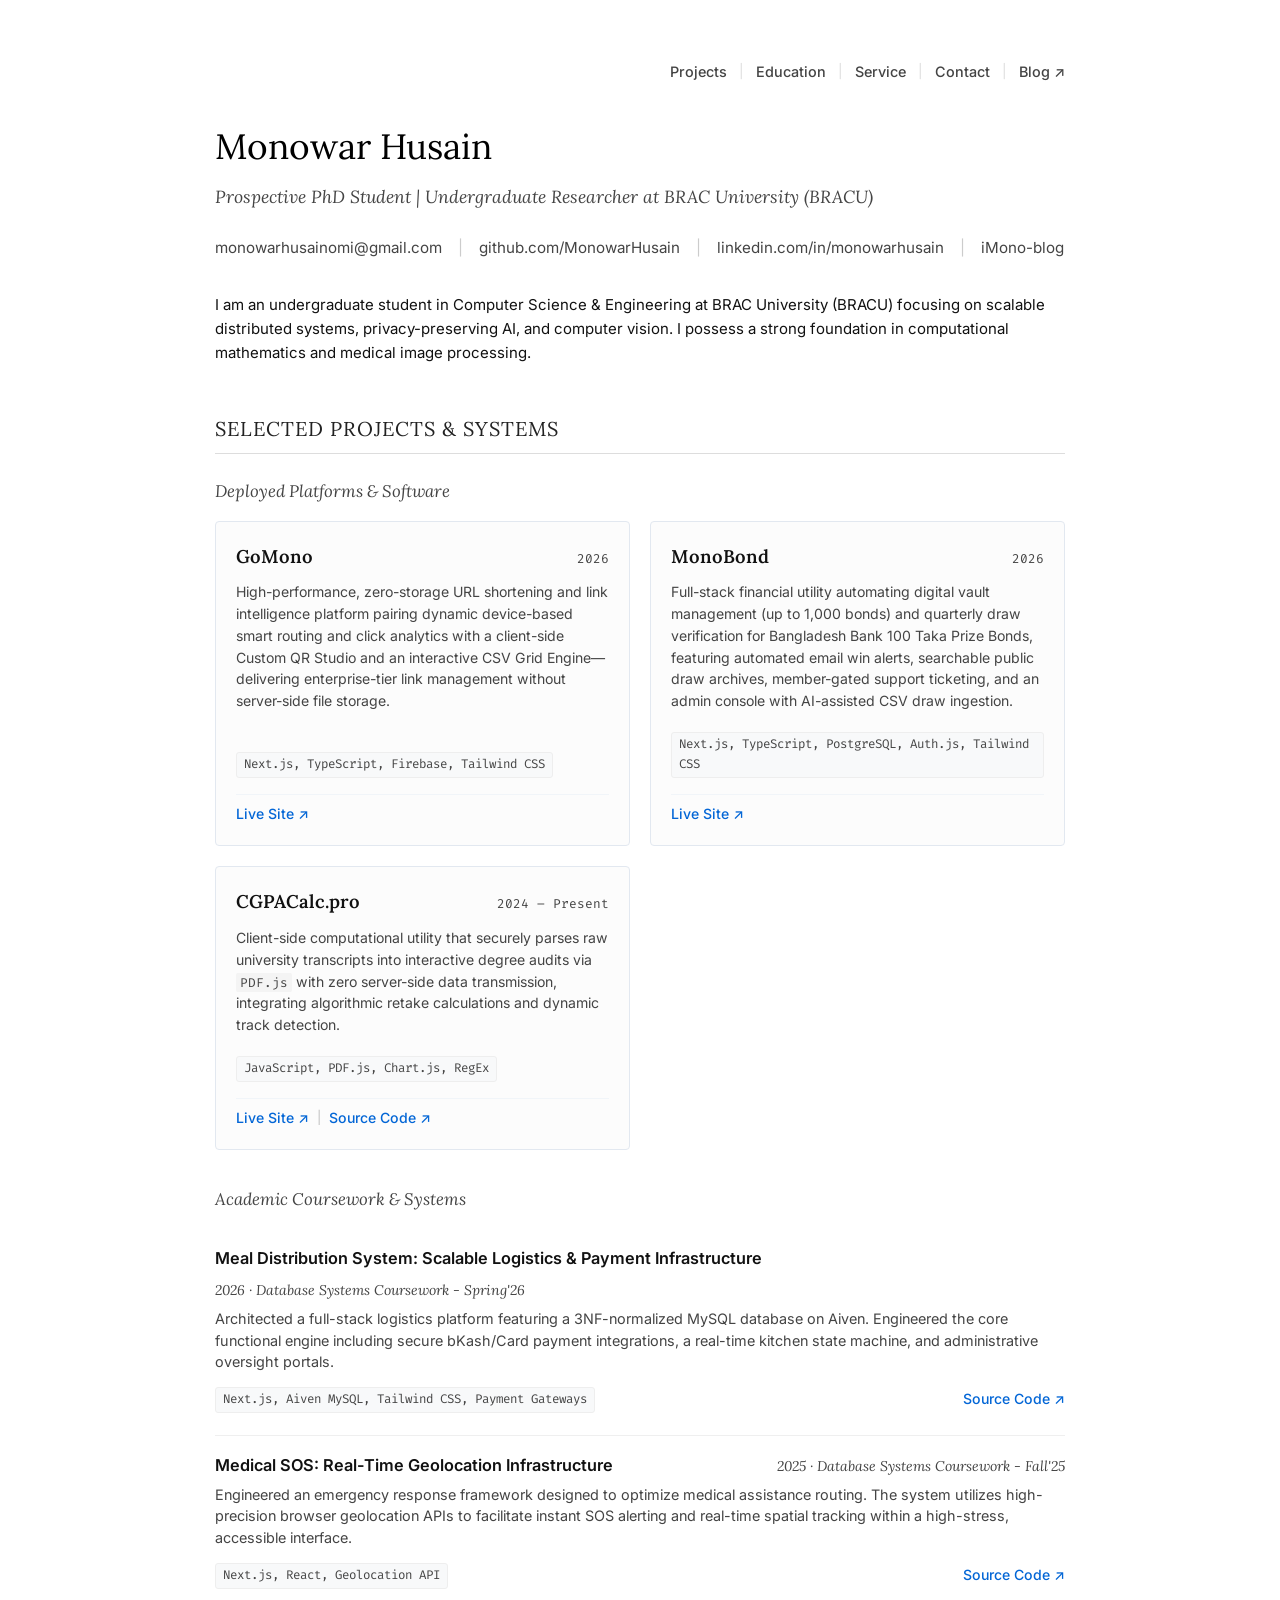
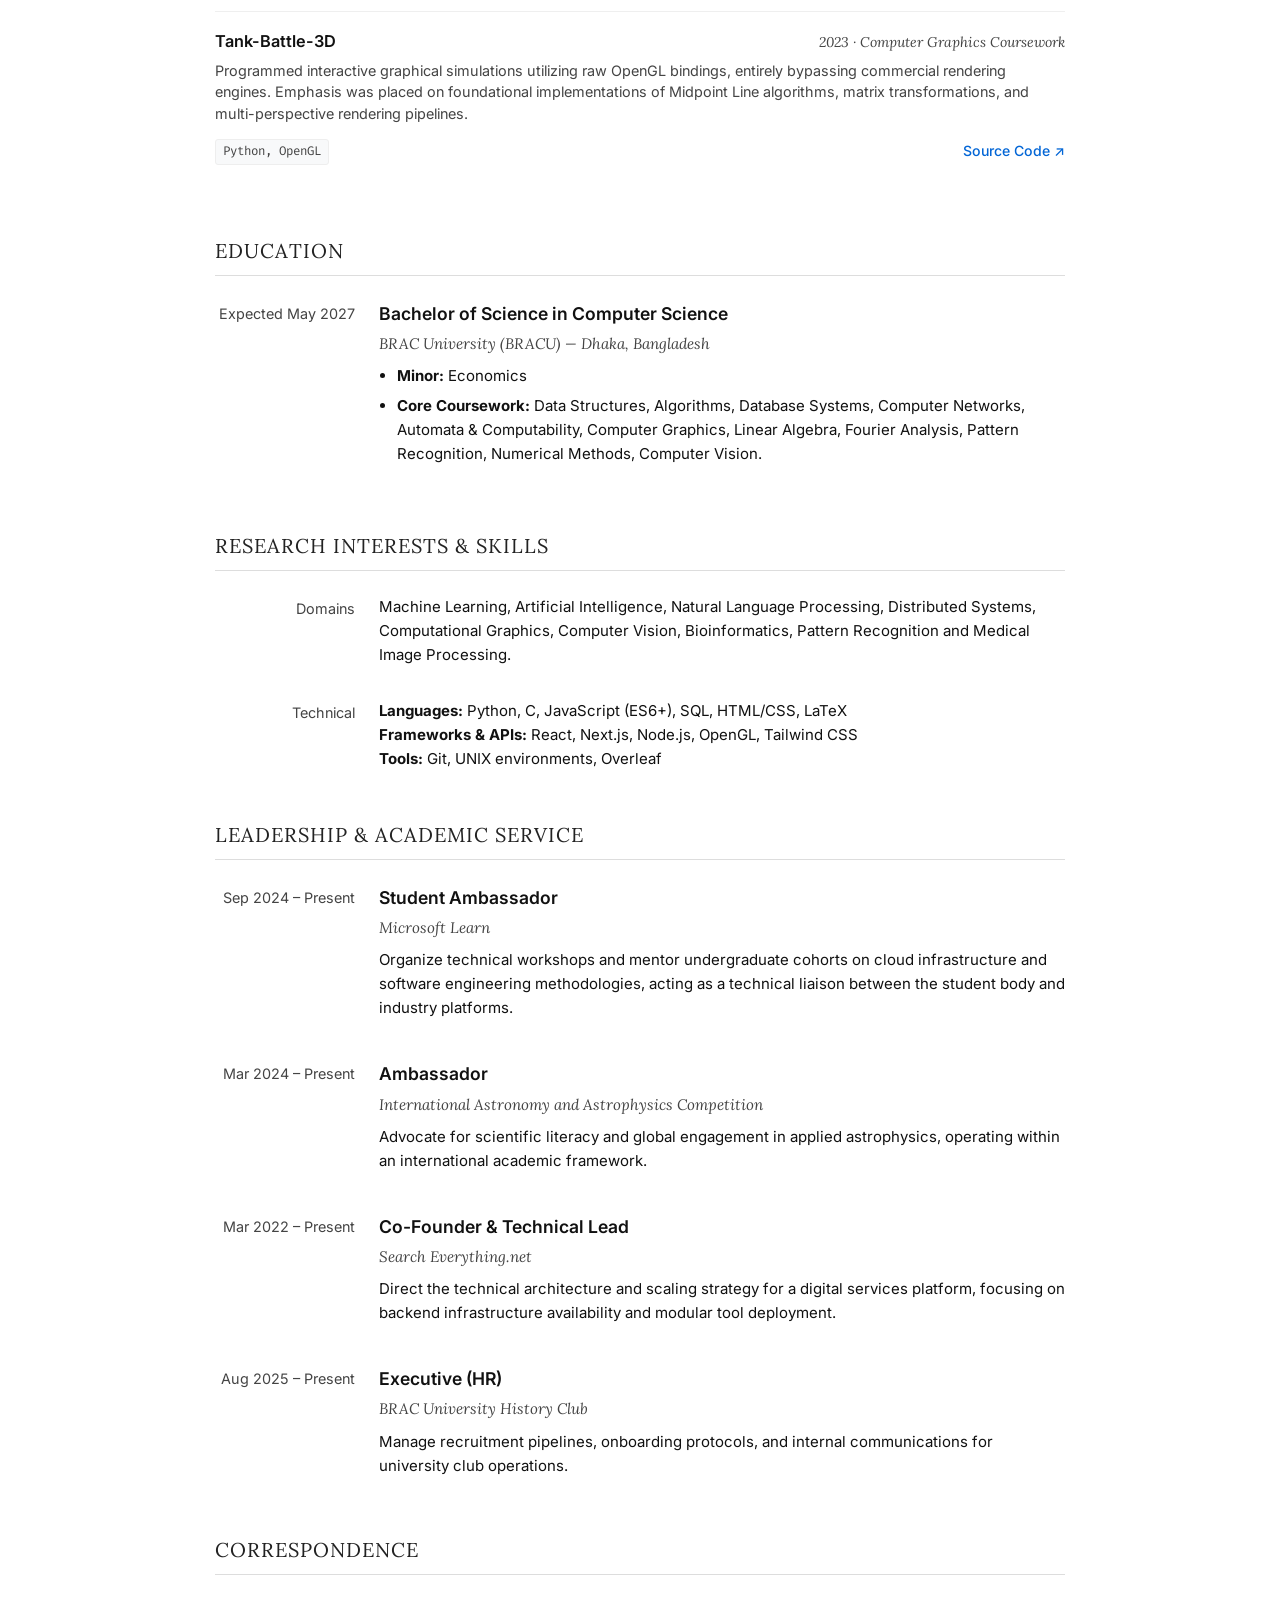
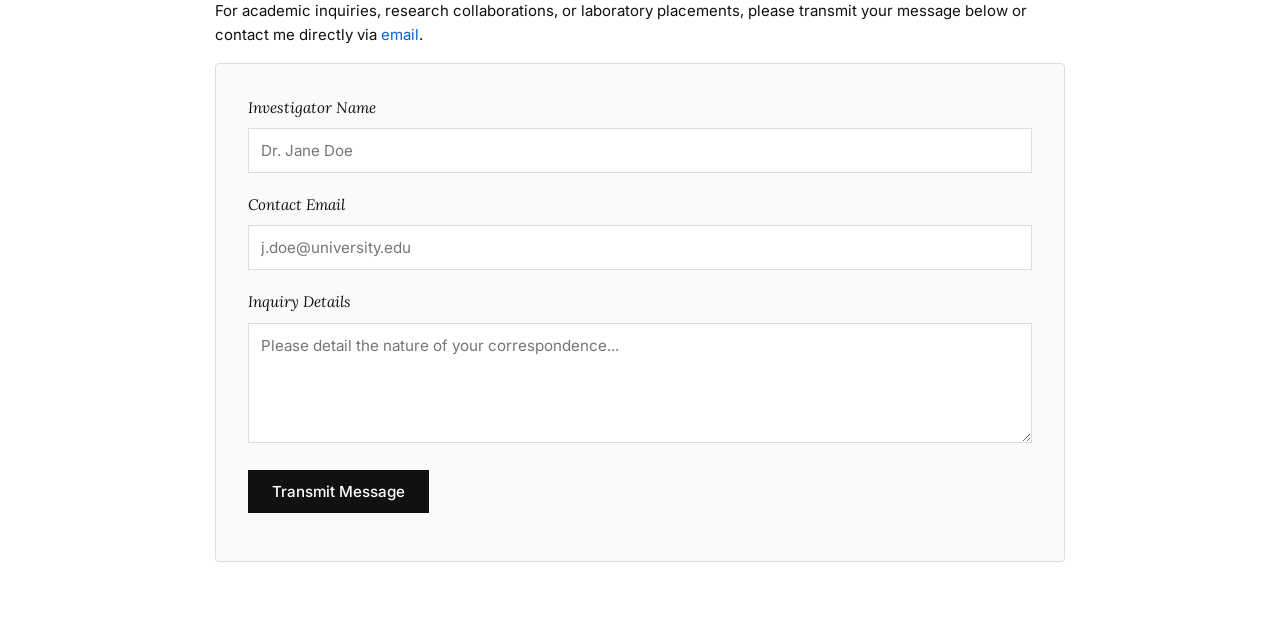
==== commit 71f13df2: "refactor: organize projects into deployed platforms and coursework using verified details" ====
--- a/index.html
+++ b/index.html
@@ -57,7 +57,7 @@
     <link rel="preconnect" href="https://fonts.googleapis.com">
     <link rel="preconnect" href="https://fonts.gstatic.com" crossorigin>
     <link
-        href="https://fonts.googleapis.com/css2?family=Fira+Code:wght@400;500;600&family=Inter:wght@400;500;600&family=Lora:ital,wght@0,400;0,500;0,600;1,400&display=swap"
+        href="https://fonts.googleapis.com/css2?family=Fira+Code:wght@400;500&family=Inter:wght@400;500;600&family=Lora:ital,wght@0,400;0,500;0,600;1,400&display=swap"
         rel="stylesheet">
 
     <style>
@@ -65,9 +65,9 @@
         :root {
             --bg: #ffffff;
             --text-main: #111111;
-            --text-muted: #4b5563;
+            --text-muted: #444444;
             --link-blue: #0366d6;
-            --rule-color: #e5e7eb;
+            --rule-color: #dddddd;
             --card-border: #e2e8f0;
             --card-bg: #fcfcfc;
         }
@@ -89,7 +89,7 @@
             line-height: 1.6;
             font-size: 15px;
             -webkit-font-smoothing: antialiased;
-            padding: 50px 20px 80px 20px;
+            padding: 60px 20px;
         }
 
         .document {
@@ -134,58 +134,60 @@
         }
 
         /* Typography */
-        h1, h2, h3 {
+        h1,
+        h2,
+        h3,
+        h4 {
             font-family: 'Lora', serif;
             font-weight: normal;
         }
 
         h1 {
             font-size: 2.2rem;
-            margin-bottom: 6px;
-            color: #000000;
-            letter-spacing: -0.02em;
+            margin-bottom: 8px;
+            color: #000;
         }
 
         h2 {
             font-size: 1.25rem;
             text-transform: uppercase;
             letter-spacing: 0.05em;
-            margin: 44px 0 20px 0;
+            margin: 48px 0 24px 0;
             padding-bottom: 8px;
             border-bottom: 1px solid var(--rule-color);
-            color: #1f2937;
+            color: #222;
         }
 
         .subtitle {
             font-family: 'Lora', serif;
-            font-size: 1.08rem;
+            font-size: 1.1rem;
             color: var(--text-muted);
             font-style: italic;
-            margin-bottom: 18px;
+            margin-bottom: 24px;
         }
 
         p {
-            margin-bottom: 14px;
+            margin-bottom: 16px;
             color: var(--text-main);
             text-align: left;
         }
 
         code {
             font-family: 'Fira Code', monospace;
-            font-size: 0.88em;
-            background: #f3f4f6;
+            font-size: 0.9em;
+            background: #f4f4f4;
             padding: 1px 4px;
-            border-radius: 3px;
-        }
-
-        /* Contact Bar */
+            border-radius: 2px;
+        }
+
+        /* Contact Header */
         .contact-info {
             display: flex;
             flex-wrap: wrap;
-            gap: 14px;
-            font-size: 0.92rem;
-            margin-bottom: 20px;
-            font-family: 'Inter', sans-serif;
+            gap: 16px;
+            font-size: 0.95rem;
+            margin-bottom: 32px;
+            font-family: 'Inter', monospace;
         }
 
         .contact-info a {
@@ -200,151 +202,95 @@
         }
 
         .separator {
-            color: #d1d5db;
-        }
-
-        .bio-intro {
-            font-size: 0.98rem;
-            line-height: 1.65;
-            color: #374151;
-            margin-bottom: 28px;
-        }
-
-        /* --- Side-by-Side Overview Grid --- */
-        .overview-grid {
+            color: #ccc;
+        }
+
+        /* --- CV Grid Layout (Education, Skills, Service) --- */
+        .cv-entry {
             display: grid;
-            grid-template-columns: 1fr 1fr;
+            grid-template-columns: 140px 1fr;
             gap: 24px;
-            margin: 20px 0 40px 0;
-            padding-bottom: 28px;
-            border-bottom: 1px solid var(--rule-color);
-        }
-
-        .overview-col {
-            background: #fafafa;
-            border: 1px solid var(--card-border);
-            padding: 20px;
-            border-radius: 4px;
-        }
-
-        .col-title {
+            margin-bottom: 32px;
+        }
+
+        .cv-meta {
+            font-size: 0.9rem;
+            color: var(--text-muted);
+            text-align: right;
+            padding-top: 2px;
+        }
+
+        .cv-content h3 {
+            font-size: 1.1rem;
+            font-weight: 600;
+            margin-bottom: 4px;
+            font-family: 'Inter', sans-serif;
+        }
+
+        .cv-content .org {
+            font-style: italic;
+            color: var(--text-muted);
+            margin-bottom: 8px;
+            font-size: 0.95rem;
+            font-family: 'Lora', serif;
+        }
+
+        .cv-content p {
+            text-align: left;
+            margin-bottom: 8px;
+        }
+
+        .tech-tags {
+            font-family: 'Fira Code', monospace;
+            font-size: 0.78rem;
+            color: var(--text-muted);
+            margin: 6px 0;
+            background: #f8f9fa;
+            display: inline-block;
+            padding: 2px 7px;
+            border: 1px solid #eee;
+            border-radius: 3px;
+        }
+
+        ul {
+            margin-left: 18px;
+            margin-bottom: 16px;
+        }
+
+        li {
+            margin-bottom: 6px;
+        }
+
+        /* --- Two-Tier Projects Section --- */
+        .project-subsection {
+            margin-bottom: 36px;
+        }
+
+        .subsection-title {
             font-family: 'Lora', serif;
             font-size: 1.05rem;
-            font-weight: 600;
-            color: #111827;
-            margin-bottom: 12px;
-            padding-bottom: 6px;
-            border-bottom: 1px solid #e5e7eb;
-        }
-
-        .item-head {
-            display: flex;
-            justify-content: space-between;
-            align-items: baseline;
-            margin-bottom: 2px;
-        }
-
-        .item-title {
-            font-weight: 600;
-            font-size: 0.95rem;
-            color: #111827;
-        }
-
-        .item-date {
-            font-family: 'Fira Code', monospace;
-            font-size: 0.8rem;
+            font-style: italic;
             color: var(--text-muted);
-        }
-
-        .item-sub {
-            font-family: 'Lora', serif;
-            font-style: italic;
-            font-size: 0.88rem;
-            color: var(--text-muted);
-            margin-bottom: 10px;
-        }
-
-        .coursework-list {
-            font-size: 0.86rem;
-            line-height: 1.5;
-            color: #4b5563;
-        }
-
-        .stack-block {
-            font-size: 0.86rem;
-            line-height: 1.55;
-            color: #4b5563;
-            margin-bottom: 6px;
-        }
-
-        .stack-block:last-child {
-            margin-bottom: 0;
-        }
-
-        .stack-block strong {
-            color: #1f2937;
-        }
-
-        /* --- Filter Tabs --- */
-        .filter-bar {
-            display: flex;
-            gap: 8px;
-            margin-bottom: 24px;
-            flex-wrap: wrap;
-        }
-
-        .filter-btn {
-            background: #f8fafc;
-            border: 1px solid #e2e8f0;
-            color: var(--text-muted);
-            padding: 6px 14px;
-            font-size: 0.84rem;
-            font-family: 'Inter', sans-serif;
-            font-weight: 500;
-            border-radius: 4px;
-            cursor: pointer;
-            transition: all 0.15s ease;
-        }
-
-        .filter-btn:hover {
-            color: var(--text-main);
-            border-color: #cbd5e1;
-        }
-
-        .filter-btn.active {
-            background: var(--text-main);
-            color: #ffffff;
-            border-color: var(--text-main);
-        }
-
-        /* --- Project Subsection Headings --- */
-        .group-subtitle {
-            font-family: 'Inter', sans-serif;
-            font-size: 0.85rem;
-            text-transform: uppercase;
-            letter-spacing: 0.06em;
-            font-weight: 600;
-            color: #6b7280;
-            margin: 0 0 16px 0;
-        }
-
-        /* --- Subsection A: Live Platforms (Cards) --- */
+            margin-bottom: 16px;
+        }
+
+        /* Subsection A: Deployed Platforms (Card Grid) */
         .platform-grid {
             display: grid;
-            grid-template-columns: 1fr 1fr;
+            grid-template-columns: repeat(2, 1fr);
             gap: 20px;
-            margin-bottom: 36px;
         }
 
         .platform-card {
             background: var(--card-bg);
             border: 1px solid var(--card-border);
-            border-radius: 4px;
             padding: 20px;
             display: flex;
             flex-direction: column;
             justify-content: space-between;
-            transition: transform 0.15s ease, box-shadow 0.15s ease, border-color 0.15s ease;
+            text-align: left;
+            border-radius: 4px;
+            transition: border-color 0.2s ease, box-shadow 0.2s ease;
         }
 
         .platform-card:hover {
@@ -355,251 +301,114 @@
         .card-header {
             display: flex;
             justify-content: space-between;
-            align-items: center;
+            align-items: baseline;
             margin-bottom: 10px;
-        }
-
-        .live-badge {
-            display: inline-flex;
-            align-items: center;
-            gap: 5px;
-            font-size: 0.72rem;
-            font-weight: 600;
-            color: #15803d;
-            background: #f0fdf4;
-            border: 1px solid #bbf7d0;
-            padding: 2px 7px;
-            border-radius: 12px;
-            letter-spacing: 0.02em;
-        }
-
-        .badge-dot {
-            width: 6px;
-            height: 6px;
-            background: #16a34a;
-            border-radius: 50%;
-            display: inline-block;
-        }
-
-        .card-year {
-            font-family: 'Fira Code', monospace;
-            font-size: 0.78rem;
-            color: var(--text-muted);
+            gap: 8px;
         }
 
         .card-title {
             font-family: 'Lora', serif;
             font-size: 1.15rem;
             font-weight: 600;
-            color: #111827;
-            margin-bottom: 8px;
+            color: var(--text-main);
+        }
+
+        .card-meta {
+            font-family: 'Fira Code', monospace;
+            font-size: 0.8rem;
+            color: var(--text-muted);
+            white-space: nowrap;
         }
 
         .card-desc {
             font-size: 0.88rem;
-            color: #4b5563;
-            line-height: 1.5;
+            color: #444444;
+            line-height: 1.55;
             margin-bottom: 14px;
-            flex-grow: 1;
-        }
-
-        .tech-tags {
-            font-family: 'Fira Code', monospace;
-            font-size: 0.78rem;
-            color: var(--text-muted);
-            margin-bottom: 14px;
-            background: #f3f4f6;
-            display: inline-block;
-            padding: 3px 8px;
-            border: 1px solid #e5e7eb;
-            border-radius: 3px;
-            width: fit-content;
+            text-align: left;
+        }
+
+        .card-bottom {
+            margin-top: auto;
         }
 
         .card-actions {
             display: flex;
             align-items: center;
-            gap: 10px;
+            gap: 8px;
             font-size: 0.88rem;
             font-weight: 500;
-            padding-top: 10px;
+            margin-top: 10px;
+            padding-top: 8px;
             border-top: 1px solid #f1f5f9;
         }
 
         .action-sep {
-            color: #cbd5e1;
+            color: #ccc;
             font-size: 0.8rem;
         }
 
-        /* --- Subsection B: Coursework Rows --- */
-        .coursework-list-container {
+        /* Subsection B: Academic Coursework (Compact List) */
+        .coursework-list {
             display: flex;
             flex-direction: column;
-            gap: 20px;
-        }
-
-        .coursework-row {
-            border-left: 2px solid #e2e8f0;
-            padding: 4px 0 6px 18px;
-            transition: border-left-color 0.2s ease;
-        }
-
-        .coursework-row:hover {
-            border-left-color: var(--link-blue);
-        }
-
-        .row-top {
+        }
+
+        .coursework-item {
+            padding: 16px 0;
+            border-bottom: 1px solid #efefef;
+        }
+
+        .coursework-item:last-child {
+            border-bottom: none;
+        }
+
+        .coursework-header {
             display: flex;
             justify-content: space-between;
             align-items: baseline;
             flex-wrap: wrap;
             gap: 8px;
-            margin-bottom: 4px;
-        }
-
-        .row-title {
+            margin-bottom: 6px;
+        }
+
+        .coursework-title {
             font-family: 'Inter', sans-serif;
-            font-size: 1.05rem;
+            font-size: 1.02rem;
             font-weight: 600;
-            color: #111827;
-        }
-
-        .row-meta {
+            color: var(--text-main);
+        }
+
+        .coursework-meta {
             font-family: 'Lora', serif;
             font-style: italic;
             font-size: 0.88rem;
             color: var(--text-muted);
         }
 
-        .project-bullets {
-            margin: 8px 0 10px 18px;
-            font-size: 0.88rem;
-            color: #374151;
-            line-height: 1.55;
-        }
-
-        .project-bullets li {
-            margin-bottom: 4px;
-        }
-
-        .row-link {
-            font-size: 0.86rem;
-            font-weight: 500;
-        }
-
-        /* --- Technical Writing Section --- */
-        .writing-list {
-            display: flex;
-            flex-direction: column;
-            gap: 8px;
-            margin-bottom: 16px;
-        }
-
-        .writing-item {
-            display: grid;
-            grid-template-columns: 85px 1fr auto;
-            align-items: center;
-            gap: 16px;
-            padding: 10px 12px;
-            border-radius: 4px;
-            border: 1px solid transparent;
-            text-decoration: none;
-            color: var(--text-main);
-            transition: all 0.15s ease;
-        }
-
-        .writing-item:hover {
-            background: #f8fafc;
-            border-color: #e2e8f0;
-            text-decoration: none;
-        }
-
-        .writing-date {
-            font-family: 'Fira Code', monospace;
-            font-size: 0.8rem;
-            color: var(--text-muted);
-        }
-
-        .writing-title {
-            font-family: 'Inter', sans-serif;
-            font-size: 0.95rem;
-            font-weight: 500;
-            color: #1f2937;
-        }
-
-        .writing-item:hover .writing-title {
-            color: var(--link-blue);
-        }
-
-        .category-pill {
-            font-family: 'Fira Code', monospace;
-            font-size: 0.74rem;
-            color: #475569;
-            background: #f1f5f9;
-            padding: 3px 8px;
-            border-radius: 12px;
-            white-space: nowrap;
-        }
-
-        .archive-link-wrap {
-            margin-top: 10px;
-        }
-
-        .archive-link {
+        .coursework-desc {
             font-size: 0.9rem;
-            font-weight: 500;
-        }
-
-        /* --- Leadership & Service Timeline --- */
-        .service-list {
-            display: flex;
-            flex-direction: column;
-            gap: 16px;
-        }
-
-        .service-row {
-            padding-bottom: 12px;
-            border-bottom: 1px solid #f1f5f9;
-        }
-
-        .service-row:last-child {
-            border-bottom: none;
-        }
-
-        .service-head {
+            color: #444444;
+            text-align: left;
+            margin-bottom: 8px;
+            line-height: 1.5;
+        }
+
+        .coursework-footer {
             display: flex;
             justify-content: space-between;
-            align-items: baseline;
+            align-items: center;
             flex-wrap: wrap;
-            gap: 6px;
-            margin-bottom: 4px;
-        }
-
-        .service-role {
-            font-size: 0.95rem;
-            color: #111827;
-        }
-
-        .service-org {
-            color: var(--text-muted);
-            font-style: italic;
-            font-family: 'Lora', serif;
-        }
-
-        .service-date {
-            font-family: 'Fira Code', monospace;
-            font-size: 0.8rem;
-            color: var(--text-muted);
-        }
-
-        .service-summary {
+            gap: 8px;
+        }
+
+        .coursework-link {
             font-size: 0.88rem;
-            color: #4b5563;
-            margin-bottom: 0;
-            line-height: 1.5;
-        }
-
-        /* --- Correspondence Form --- */
+            font-weight: 500;
+            margin-left: auto;
+        }
+
+        /* --- Correspondence Form (Academic Style) --- */
         .correspondence-form {
             background: #fafafa;
             border: 1px solid var(--rule-color);
@@ -631,7 +440,7 @@
             font-size: 0.95rem;
             color: var(--text-main);
             transition: border-color 0.2s ease;
-            border-radius: 3px;
+            border-radius: 0;
         }
 
         .form-group input:focus,
@@ -654,7 +463,6 @@
             font-size: 0.95rem;
             font-weight: 500;
             cursor: pointer;
-            border-radius: 3px;
             transition: background 0.2s ease;
         }
 
@@ -668,10 +476,10 @@
             font-family: 'Inter', sans-serif;
         }
 
-        /* --- Responsive Styles (< 700px) --- */
-        @media (max-width: 700px) {
+        /* Responsive */
+        @media (max-width: 680px) {
             body {
-                padding: 30px 16px 60px 16px;
+                padding: 40px 16px;
             }
 
             .top-nav {
@@ -681,30 +489,20 @@
                 margin-bottom: 24px;
             }
 
-            .overview-grid {
-                grid-template-columns: 1fr;
-                gap: 16px;
-            }
-
             .platform-grid {
                 grid-template-columns: 1fr;
-                gap: 16px;
             }
 
-            .writing-item {
+            .cv-entry {
                 grid-template-columns: 1fr;
-                gap: 4px;
-                padding: 10px 8px;
-                border-bottom: 1px solid #f1f5f9;
+                gap: 6px;
             }
 
-            .category-pill {
-                width: fit-content;
-            }
-
-            .service-head {
-                flex-direction: column;
-                gap: 2px;
+            .cv-meta {
+                text-align: left;
+                font-weight: 600;
+                color: var(--text-main);
+                padding-top: 0;
             }
 
             .correspondence-form {
@@ -719,279 +517,237 @@
     <div class="document">
 
         <!-- Top Navigation -->
-        <nav class="top-nav" aria-label="Quick Navigation">
+        <nav class="top-nav" aria-label="Main Navigation">
             <a href="#projects">Projects</a>
             <span class="nav-sep">|</span>
-            <a href="#writing">Writing</a>
+            <a href="#education">Education</a>
             <span class="nav-sep">|</span>
-            <a href="#background">Background</a>
+            <a href="#service">Service</a>
             <span class="nav-sep">|</span>
             <a href="#contact">Contact</a>
             <span class="nav-sep">|</span>
             <a href="https://monowarhusain.github.io/iMono-blog/" target="_blank" rel="noopener noreferrer">Blog ↗</a>
         </nav>
 
-        <!-- Compact Header -->
         <header>
             <h1>Monowar Husain</h1>
-            <div class="subtitle">B.Sc. Candidate in Computer Science | Prospective PhD Applicant</div>
+            <div class="subtitle">Prospective PhD Student | Undergraduate Researcher at BRAC University (BRACU)</div>
 
             <div class="contact-info">
-                <a href="mailto:monowarhusainomi@gmail.com">Email</a>
+                <a href="mailto:monowarhusainomi@gmail.com">monowarhusainomi@gmail.com</a>
                 <span class="separator">|</span>
-                <a href="https://github.com/MonowarHusain" target="_blank" rel="noopener noreferrer">GitHub</a>
+                <a href="https://github.com/MonowarHusain" target="_blank" rel="noopener noreferrer">github.com/MonowarHusain</a>
                 <span class="separator">|</span>
-                <a href="https://www.linkedin.com/in/monowarhusain/" target="_blank" rel="noopener noreferrer">LinkedIn</a>
+                <a href="https://www.linkedin.com/in/monowarhusain/" target="_blank" rel="noopener noreferrer">linkedin.com/in/monowarhusain</a>
                 <span class="separator">|</span>
-                <a href="https://monowarhusain.github.io/iMono-blog" target="_blank" rel="noopener noreferrer">Blog</a>
-                <!-- <span class="separator">|</span> <a href="assets/Monowar_Husain_CV.pdf" target="_blank">CV (PDF)</a> -->
-            </div>
-
-            <p class="bio-intro">I am a final-year Computer Science undergraduate at BRAC University (Expected May 2027), focusing on Computer Vision, Medical Image Processing, and Privacy-Preserving/Distributed Systems. Grounded in computational mathematics and system architecture, I am actively seeking PhD opportunities for Fall 2027.</p>
+                <a href="https://monowarhusain.github.io/iMono-blog/" target="_blank" rel="noopener noreferrer">iMono-blog</a>
+            </div>
+
+            <p>I am an undergraduate student in Computer Science &amp; Engineering at BRAC University (BRACU) focusing on scalable distributed systems,
+                privacy-preserving AI, and computer vision. I possess a strong foundation in computational mathematics
+                and medical image processing.</p>
         </header>
 
-        <!-- Side-by-Side Overview Grid (Education + Research Focus) -->
-        <section id="background">
-            <div class="overview-grid">
-                <!-- Education Column -->
-                <div class="overview-col">
-                    <h3 class="col-title">Education</h3>
-                    <div class="overview-item">
-                        <div class="item-head">
-                            <span class="item-title">B.Sc. in Computer Science</span>
-                            <span class="item-date">May 2027</span>
-                        </div>
-                        <div class="item-sub">BRAC University · Minor in Economics</div>
-                        <div class="coursework-list">
-                            <strong>Key Coursework:</strong> Computer Vision, Pattern Recognition, Computer Graphics, Database Systems, Distributed Systems, Data Structures &amp; Algorithms, Linear Algebra, Fourier Analysis.
+        <!-- Two-Tier Projects Section -->
+        <section id="projects">
+            <h2>Selected Projects &amp; Systems</h2>
+
+            <!-- Subsection A: Deployed Platforms & Software -->
+            <div class="project-subsection">
+                <h3 class="subsection-title">Deployed Platforms &amp; Software</h3>
+                <div class="platform-grid">
+                    <!-- GoMono -->
+                    <div class="platform-card">
+                        <div>
+                            <div class="card-header">
+                                <h4 class="card-title">GoMono</h4>
+                                <span class="card-meta">2026</span>
+                            </div>
+                            <p class="card-desc">High-performance, zero-storage URL shortening and link intelligence platform pairing dynamic device-based smart routing and click analytics with a client-side Custom QR Studio and an interactive CSV Grid Engine—delivering enterprise-tier link management without server-side file storage.</p>
+                        </div>
+                        <div class="card-bottom">
+                            <div class="tech-tags">Next.js, TypeScript, Firebase, Tailwind CSS</div>
+                            <div class="card-actions">
+                                <a href="https://go.mono.bro.bd/" target="_blank" rel="noopener noreferrer">Live Site ↗</a>
+                            </div>
+                        </div>
+                    </div>
+
+                    <!-- MonoBond -->
+                    <div class="platform-card">
+                        <div>
+                            <div class="card-header">
+                                <h4 class="card-title">MonoBond</h4>
+                                <span class="card-meta">2026</span>
+                            </div>
+                            <p class="card-desc">Full-stack financial utility automating digital vault management (up to 1,000 bonds) and quarterly draw verification for Bangladesh Bank 100 Taka Prize Bonds, featuring automated email win alerts, searchable public draw archives, member-gated support ticketing, and an admin console with AI-assisted CSV draw ingestion.</p>
+                        </div>
+                        <div class="card-bottom">
+                            <div class="tech-tags">Next.js, TypeScript, PostgreSQL, Auth.js, Tailwind CSS</div>
+                            <div class="card-actions">
+                                <a href="https://bond.mono.bro.bd/" target="_blank" rel="noopener noreferrer">Live Site ↗</a>
+                            </div>
+                        </div>
+                    </div>
+
+                    <!-- CGPACalc.pro -->
+                    <div class="platform-card">
+                        <div>
+                            <div class="card-header">
+                                <h4 class="card-title">CGPACalc.pro</h4>
+                                <span class="card-meta">2024 – Present</span>
+                            </div>
+                            <p class="card-desc">Client-side computational utility that securely parses raw university transcripts into interactive degree audits via <code>PDF.js</code> with zero server-side data transmission, integrating algorithmic retake calculations and dynamic track detection.</p>
+                        </div>
+                        <div class="card-bottom">
+                            <div class="tech-tags">JavaScript, PDF.js, Chart.js, RegEx</div>
+                            <div class="card-actions">
+                                <a href="https://cgpacalc.pro.bd" target="_blank" rel="noopener noreferrer">Live Site ↗</a>
+                                <span class="action-sep">|</span>
+                                <a href="https://github.com/MonowarHusain/bracu_cgpacalc" target="_blank" rel="noopener noreferrer">Source Code ↗</a>
+                            </div>
                         </div>
                     </div>
                 </div>
-
-                <!-- Research Focus & Stack Column -->
-                <div class="overview-col">
-                    <h3 class="col-title">Research Focus &amp; Stack</h3>
-                    <div class="overview-item">
-                        <div class="stack-block">
-                            <strong>Domains:</strong> Computer Vision &amp; Medical Image Processing, Privacy-Preserving &amp; Distributed Systems, Applied Machine Learning, Pattern Recognition.
-                        </div>
-                        <div class="stack-block">
-                            <strong>Languages:</strong> Python, C, JavaScript (ES6+), SQL, LaTeX
-                        </div>
-                        <div class="stack-block">
-                            <strong>Frameworks &amp; APIs:</strong> React, Next.js, Node.js, OpenGL, Tailwind CSS
-                        </div>
-                        <div class="stack-block">
-                            <strong>Tools &amp; Environment:</strong> Git, UNIX environments, Aiven MySQL, PDF.js, Overleaf
+            </div>
+
+            <!-- Subsection B: Academic Coursework & Systems -->
+            <div class="project-subsection">
+                <h3 class="subsection-title">Academic Coursework &amp; Systems</h3>
+                <div class="coursework-list">
+                    <!-- Meal Distribution System -->
+                    <div class="coursework-item">
+                        <div class="coursework-header">
+                            <h4 class="coursework-title">Meal Distribution System: Scalable Logistics &amp; Payment Infrastructure</h4>
+                            <span class="coursework-meta">2026 · Database Systems Coursework - Spring'26</span>
+                        </div>
+                        <p class="coursework-desc">Architected a full-stack logistics platform featuring a 3NF-normalized MySQL database on Aiven. Engineered the core functional engine including secure bKash/Card payment integrations, a real-time kitchen state machine, and administrative oversight portals.</p>
+                        <div class="coursework-footer">
+                            <span class="tech-tags">Next.js, Aiven MySQL, Tailwind CSS, Payment Gateways</span>
+                            <a href="https://github.com/MonowarHusain/meal-distribution" target="_blank" rel="noopener noreferrer" class="coursework-link">Source Code ↗</a>
+                        </div>
+                    </div>
+
+                    <!-- Medical SOS -->
+                    <div class="coursework-item">
+                        <div class="coursework-header">
+                            <h4 class="coursework-title">Medical SOS: Real-Time Geolocation Infrastructure</h4>
+                            <span class="coursework-meta">2025 · Database Systems Coursework - Fall'25</span>
+                        </div>
+                        <p class="coursework-desc">Engineered an emergency response framework designed to optimize medical assistance routing. The system utilizes high-precision browser geolocation APIs to facilitate instant SOS alerting and real-time spatial tracking within a high-stress, accessible interface.</p>
+                        <div class="coursework-footer">
+                            <span class="tech-tags">Next.js, React, Geolocation API</span>
+                            <a href="https://github.com/MonowarHusain/medical-sos" target="_blank" rel="noopener noreferrer" class="coursework-link">Source Code ↗</a>
+                        </div>
+                    </div>
+
+                    <!-- Tank-Battle-3D -->
+                    <div class="coursework-item">
+                        <div class="coursework-header">
+                            <h4 class="coursework-title">Tank-Battle-3D</h4>
+                            <span class="coursework-meta">2023 · Computer Graphics Coursework</span>
+                        </div>
+                        <p class="coursework-desc">Programmed interactive graphical simulations utilizing raw OpenGL bindings, entirely bypassing commercial rendering engines. Emphasis was placed on foundational implementations of Midpoint Line algorithms, matrix transformations, and multi-perspective rendering pipelines.</p>
+                        <div class="coursework-footer">
+                            <span class="tech-tags">Python, OpenGL</span>
+                            <a href="https://github.com/MonowarHusain/Tank-Battle-3D" target="_blank" rel="noopener noreferrer" class="coursework-link">Source Code ↗</a>
                         </div>
                     </div>
                 </div>
             </div>
         </section>
 
-        <!-- Redesigned Projects Section -->
-        <section id="projects">
-            <h2>Selected Projects &amp; Systems</h2>
-
-            <!-- Vanilla JS Filter Tabs -->
-            <div class="filter-bar" role="tablist" aria-label="Project Filters">
-                <button class="filter-btn active" data-filter="all">All</button>
-                <button class="filter-btn" data-filter="live">Live Platforms</button>
-                <button class="filter-btn" data-filter="coursework">Systems &amp; Coursework</button>
-            </div>
-
-            <!-- Subsection A: Live Web Platforms -->
-            <div class="project-group" data-category="live">
-                <div class="group-subtitle">Live Web Platforms</div>
-                <div class="platform-grid">
-                    <!-- CGPACalc.pro Card -->
-                    <article class="platform-card" data-category="live">
-                        <div class="card-header">
-                            <span class="live-badge"><span class="badge-dot"></span> Live</span>
-                            <span class="card-year">2024 – Present</span>
-                        </div>
-                        <h3 class="card-title">CGPACalc.pro</h3>
-                        <p class="card-desc">Privacy-preserving client-side transcript auditor. Parses degree transcripts locally via PDF.js with zero server data retention and dynamic degree audits.</p>
-                        <div class="tech-tags">JavaScript · PDF.js · Chart.js · RegEx</div>
-                        <div class="card-actions">
-                            <a href="https://cgpacalc.pro.bd" target="_blank" rel="noopener noreferrer">Live Site ↗</a>
-                            <span class="action-sep">|</span>
-                            <a href="https://github.com/MonowarHusain/bracu_cgpacalc" target="_blank" rel="noopener noreferrer">Source Code</a>
-                        </div>
-                    </article>
-
-                    <!-- iMono Research Archive Card -->
-                    <article class="platform-card" data-category="live">
-                        <div class="card-header">
-                            <span class="live-badge"><span class="badge-dot"></span> Live</span>
-                            <span class="card-year">2026</span>
-                        </div>
-                        <h3 class="card-title">iMono Research Archive</h3>
-                        <p class="card-desc">Minimalist Jekyll &amp; serverless relay technical documentation blog. Features structured essay archives, fast static rendering, and webhook messaging.</p>
-                        <div class="tech-tags">Jekyll · Markdown · Webhook Relay · CSS</div>
-                        <div class="card-actions">
-                            <a href="https://monowarhusain.github.io/iMono-blog/" target="_blank" rel="noopener noreferrer">Live Site ↗</a>
-                            <span class="action-sep">|</span>
-                            <a href="https://github.com/MonowarHusain/iMono-blog" target="_blank" rel="noopener noreferrer">Source Code</a>
-                        </div>
-                    </article>
-
-                    <!-- ADD ADDITIONAL LIVE PROJECT WEBSITE CARD HERE
-                    <article class="platform-card" data-category="live">
-                        <div class="card-header">
-                            <span class="live-badge"><span class="badge-dot"></span> Live</span>
-                            <span class="card-year">YYYY – Present</span>
-                        </div>
-                        <h3 class="card-title">Project Name</h3>
-                        <p class="card-desc">Concise 2-line description of the system, computational architecture, and primary user utility.</p>
-                        <div class="tech-tags">Framework · Database · Core Library</div>
-                        <div class="card-actions">
-                            <a href="https://example.com" target="_blank" rel="noopener noreferrer">Live Site ↗</a>
-                            <span class="action-sep">|</span>
-                            <a href="https://github.com/MonowarHusain/repo" target="_blank" rel="noopener noreferrer">Source Code</a>
-                        </div>
-                    </article>
-                    -->
-
-                    <!-- ADD ADDITIONAL LIVE PROJECT WEBSITE CARD HERE
-                    <article class="platform-card" data-category="live">
-                        <div class="card-header">
-                            <span class="live-badge"><span class="badge-dot"></span> Live</span>
-                            <span class="card-year">YYYY – Present</span>
-                        </div>
-                        <h3 class="card-title">Project Name</h3>
-                        <p class="card-desc">Concise 2-line description of the system, computational architecture, and primary user utility.</p>
-                        <div class="tech-tags">Framework · Database · Core Library</div>
-                        <div class="card-actions">
-                            <a href="https://example.com" target="_blank" rel="noopener noreferrer">Live Site ↗</a>
-                            <span class="action-sep">|</span>
-                            <a href="https://github.com/MonowarHusain/repo" target="_blank" rel="noopener noreferrer">Source Code</a>
-                        </div>
-                    </article>
-                    -->
+        <!-- Education -->
+        <section id="education">
+            <h2>Education</h2>
+
+            <div class="cv-entry">
+                <div class="cv-meta">Expected May 2027</div>
+                <div class="cv-content">
+                    <h3>Bachelor of Science in Computer Science</h3>
+                    <div class="org">BRAC University (BRACU) — Dhaka, Bangladesh</div>
+                    <ul>
+                        <li><strong>Minor:</strong> Economics</li>
+                        <li><strong>Core Coursework:</strong> Data Structures, Algorithms, Database Systems, Computer
+                            Networks, Automata &amp; Computability, Computer Graphics, Linear Algebra, Fourier Analysis, Pattern Recognition, Numerical Methods, Computer Vision.
+                        </li>
+                    </ul>
                 </div>
             </div>
-
-            <!-- Subsection B: Systems & Academic Coursework -->
-            <div class="project-group" data-category="coursework">
-                <div class="group-subtitle">Systems &amp; Academic Coursework</div>
-                <div class="coursework-list-container">
-                    <!-- Meal Distribution System -->
-                    <article class="coursework-row" data-category="coursework">
-                        <div class="row-top">
-                            <h3 class="row-title">Meal Distribution System: Scalable Logistics &amp; Payment Infrastructure</h3>
-                            <span class="row-meta">2026 · Database Systems Coursework</span>
-                        </div>
-                        <div class="tech-tags">Next.js · Aiven MySQL · Tailwind CSS · Payment Gateways</div>
-                        <ul class="project-bullets">
-                            <li><strong>Architecture:</strong> Engineered a 3NF-normalized relational database schema hosted on Aiven MySQL with role-based administrative oversight.</li>
-                            <li><strong>Implementation:</strong> Integrated automated payment verification (bKash/Cards) and a state-machine backend for real-time kitchen order processing.</li>
-                        </ul>
-                        <div class="row-link">
-                            <a href="https://github.com/MonowarHusain/meal-distribution" target="_blank" rel="noopener noreferrer">Source Code ↗</a>
-                        </div>
-                    </article>
-
-                    <!-- Medical SOS -->
-                    <article class="coursework-row" data-category="coursework">
-                        <div class="row-top">
-                            <h3 class="row-title">Medical SOS: Real-Time Geolocation Infrastructure</h3>
-                            <span class="row-meta">2025 · Database Systems Coursework</span>
-                        </div>
-                        <div class="tech-tags">Next.js · React · Geolocation API · Spatial Routing</div>
-                        <ul class="project-bullets">
-                            <li><strong>Architecture:</strong> Designed an emergency response framework utilizing browser Geolocation APIs to optimize medical assistance routing.</li>
-                            <li><strong>Implementation:</strong> Facilitated instantaneous SOS alerting, spatial tracking, and accessible navigation under high-stress scenarios.</li>
-                        </ul>
-                        <div class="row-link">
-                            <a href="https://github.com/MonowarHusain/medical-sos" target="_blank" rel="noopener noreferrer">Source Code ↗</a>
-                        </div>
-                    </article>
-
-                    <!-- Tank-Battle-3D -->
-                    <article class="coursework-row" data-category="coursework">
-                        <div class="row-top">
-                            <h3 class="row-title">Tank-Battle-3D: Interactive Graphics Simulation</h3>
-                            <span class="row-meta">2023 · Computer Graphics Coursework</span>
-                        </div>
-                        <div class="tech-tags">Python · OpenGL · Linear Algebra · Projection Pipelines</div>
-                        <ul class="project-bullets">
-                            <li><strong>Architecture:</strong> Programmed interactive 3D simulations utilizing raw OpenGL bindings, bypassing third-party rendering engines.</li>
-                            <li><strong>Implementation:</strong> Implemented Midpoint Line algorithms, matrix transformations, camera frustums, and multi-perspective rendering pipelines.</li>
-                        </ul>
-                        <div class="row-link">
-                            <a href="https://github.com/MonowarHusain/Tank-Battle-3D" target="_blank" rel="noopener noreferrer">Source Code ↗</a>
-                        </div>
-                    </article>
+        </section>
+
+        <!-- Research Interests & Skills -->
+        <section id="skills">
+            <h2>Research Interests &amp; Skills</h2>
+
+            <div class="cv-entry">
+                <div class="cv-meta">Domains</div>
+                <div class="cv-content">
+                    Machine Learning, Artificial Intelligence, Natural Language Processing, Distributed Systems,
+                    Computational Graphics, Computer Vision, Bioinformatics, Pattern Recognition and Medical Image Processing.
                 </div>
             </div>
+            <div class="cv-entry">
+                <div class="cv-meta">Technical</div>
+                <div class="cv-content">
+                    <strong>Languages:</strong> Python, C, JavaScript (ES6+), SQL, HTML/CSS, LaTeX<br>
+                    <strong>Frameworks &amp; APIs:</strong> React, Next.js, Node.js, OpenGL, Tailwind CSS<br>
+                    <strong>Tools:</strong> Git, UNIX environments, Overleaf
+                </div>
+            </div>
         </section>
 
-        <!-- Technical Writing Section -->
-        <section id="writing">
-            <h2>Selected Notes — iMono-blog</h2>
-
-            <div class="writing-list">
-                <a href="https://monowarhusain.github.io/iMono-blog/" target="_blank" rel="noopener noreferrer" class="writing-item">
-                    <span class="writing-date">Nov 2024</span>
-                    <span class="writing-title">Image Thresholding Logic &amp; Segmentation Notes</span>
-                    <span class="category-pill">Computer Vision</span>
-                </a>
-                <a href="https://monowarhusain.github.io/iMono-blog/" target="_blank" rel="noopener noreferrer" class="writing-item">
-                    <span class="writing-date">Oct 2024</span>
-                    <span class="writing-title">From Dreams to Doing: Behavioral Systems &amp; Consistency</span>
-                    <span class="category-pill">Systems &amp; Mindset</span>
-                </a>
-            </div>
-
-            <div class="archive-link-wrap">
-                <a href="https://monowarhusain.github.io/iMono-blog/" target="_blank" rel="noopener noreferrer" class="archive-link">View Full Archive ↗</a>
-            </div>
-        </section>
-
-        <!-- Compact Leadership & Service Timeline -->
+        <!-- Leadership & Academic Service -->
         <section id="service">
             <h2>Leadership &amp; Academic Service</h2>
 
-            <div class="service-list">
-                <div class="service-row">
-                    <div class="service-head">
-                        <span class="service-role"><strong>Student Ambassador</strong> · <span class="service-org">Microsoft Learn</span></span>
-                        <span class="service-date">Sep 2024 – Present</span>
-                    </div>
-                    <p class="service-summary">Organize technical cloud workshops and mentor undergraduate cohorts on cloud infrastructure and developer tooling.</p>
+            <div class="cv-entry">
+                <div class="cv-meta">Sep 2024 – Present</div>
+                <div class="cv-content">
+                    <h3>Student Ambassador</h3>
+                    <div class="org">Microsoft Learn</div>
+                    <p>Organize technical workshops and mentor undergraduate cohorts on cloud infrastructure and
+                        software engineering methodologies, acting as a technical liaison between the student body and
+                        industry platforms.</p>
                 </div>
-
-                <div class="service-row">
-                    <div class="service-head">
-                        <span class="service-role"><strong>Ambassador</strong> · <span class="service-org">International Astronomy and Astrophysics Competition</span></span>
-                        <span class="service-date">Mar 2024 – Present</span>
-                    </div>
-                    <p class="service-summary">Advocate scientific literacy and coordinate regional student participation in international applied astrophysics competitions.</p>
+            </div>
+
+            <div class="cv-entry">
+                <div class="cv-meta">Mar 2024 – Present</div>
+                <div class="cv-content">
+                    <h3>Ambassador</h3>
+                    <div class="org">International Astronomy and Astrophysics Competition</div>
+                    <p>Advocate for scientific literacy and global engagement in applied astrophysics, operating within
+                        an international academic framework.</p>
                 </div>
-
-                <div class="service-row">
-                    <div class="service-head">
-                        <span class="service-role"><strong>Co-Founder &amp; Technical Lead</strong> · <span class="service-org">Search Everything.net</span></span>
-                        <span class="service-date">Mar 2022 – Present</span>
-                    </div>
-                    <p class="service-summary">Direct technical architecture, service reliability, and modular infrastructure for an active web services platform.</p>
+            </div>
+
+            <div class="cv-entry">
+                <div class="cv-meta">Mar 2022 – Present</div>
+                <div class="cv-content">
+                    <h3>Co-Founder &amp; Technical Lead</h3>
+                    <div class="org">Search Everything.net</div>
+                    <p>Direct the technical architecture and scaling strategy for a digital services platform, focusing
+                        on backend infrastructure availability and modular tool deployment.</p>
                 </div>
-
-                <div class="service-row">
-                    <div class="service-head">
-                        <span class="service-role"><strong>Executive (HR)</strong> · <span class="service-org">BRAC University History Club</span></span>
-                        <span class="service-date">Aug 2025 – Present</span>
-                    </div>
-                    <p class="service-summary">Manage recruitment pipelines, member onboarding workflows, and operational team communications.</p>
+            </div>
+
+            <div class="cv-entry">
+                <div class="cv-meta">Aug 2025 – Present</div>
+                <div class="cv-content">
+                    <h3>Executive (HR)</h3>
+                    <div class="org">BRAC University History Club</div>
+                    <p>Manage recruitment pipelines, onboarding protocols, and internal communications for university
+                        club operations.</p>
                 </div>
             </div>
         </section>
 
-        <!-- Correspondence Form -->
+        <!-- Correspondence -->
         <section id="contact">
             <h2>Correspondence</h2>
-            <p>For academic inquiries, research collaborations, or laboratory placements, please transmit your message below or contact me directly via <a href="mailto:monowarhusainomi@gmail.com">email</a>.</p>
+            <p>For academic inquiries, research collaborations, or laboratory placements, please transmit your message
+                below or contact me directly via <a href="mailto:monowarhusainomi@gmail.com">email</a>.</p>
 
             <div class="correspondence-form">
                 <form id="discord-form">
@@ -1017,29 +773,6 @@
     </div>
 
     <script>
-        // Project Filter Tabs
-        const filterBtns = document.querySelectorAll('.filter-btn');
-        const projectGroups = document.querySelectorAll('.project-group');
-
-        filterBtns.forEach(btn => {
-            btn.addEventListener('click', () => {
-                filterBtns.forEach(b => b.classList.remove('active'));
-                btn.classList.add('active');
-
-                const filter = btn.getAttribute('data-filter');
-
-                projectGroups.forEach(group => {
-                    const category = group.getAttribute('data-category');
-                    if (filter === 'all' || category === filter) {
-                        group.style.display = 'block';
-                    } else {
-                        group.style.display = 'none';
-                    }
-                });
-            });
-        });
-
-        // Contact Relay Form Submission
         document.getElementById('discord-form').addEventListener('submit', async function (e) {
             e.preventDefault();
 
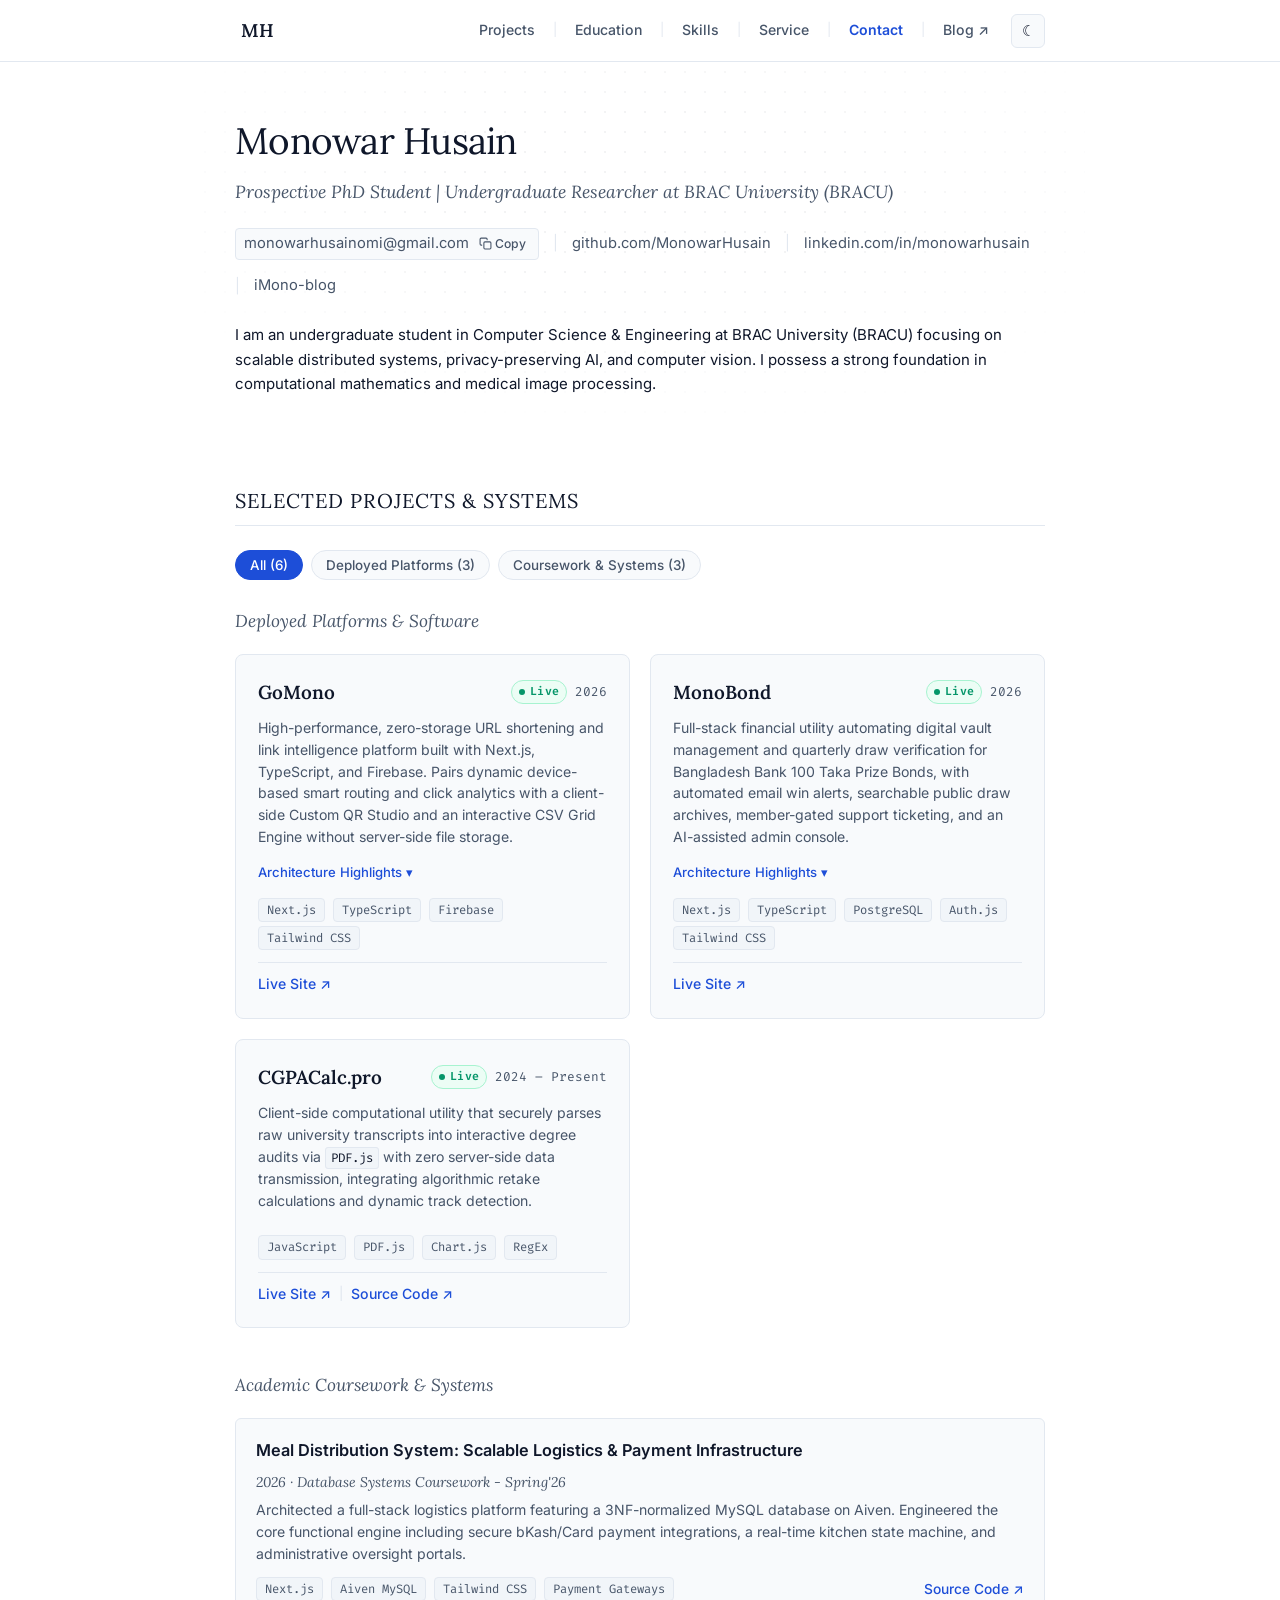
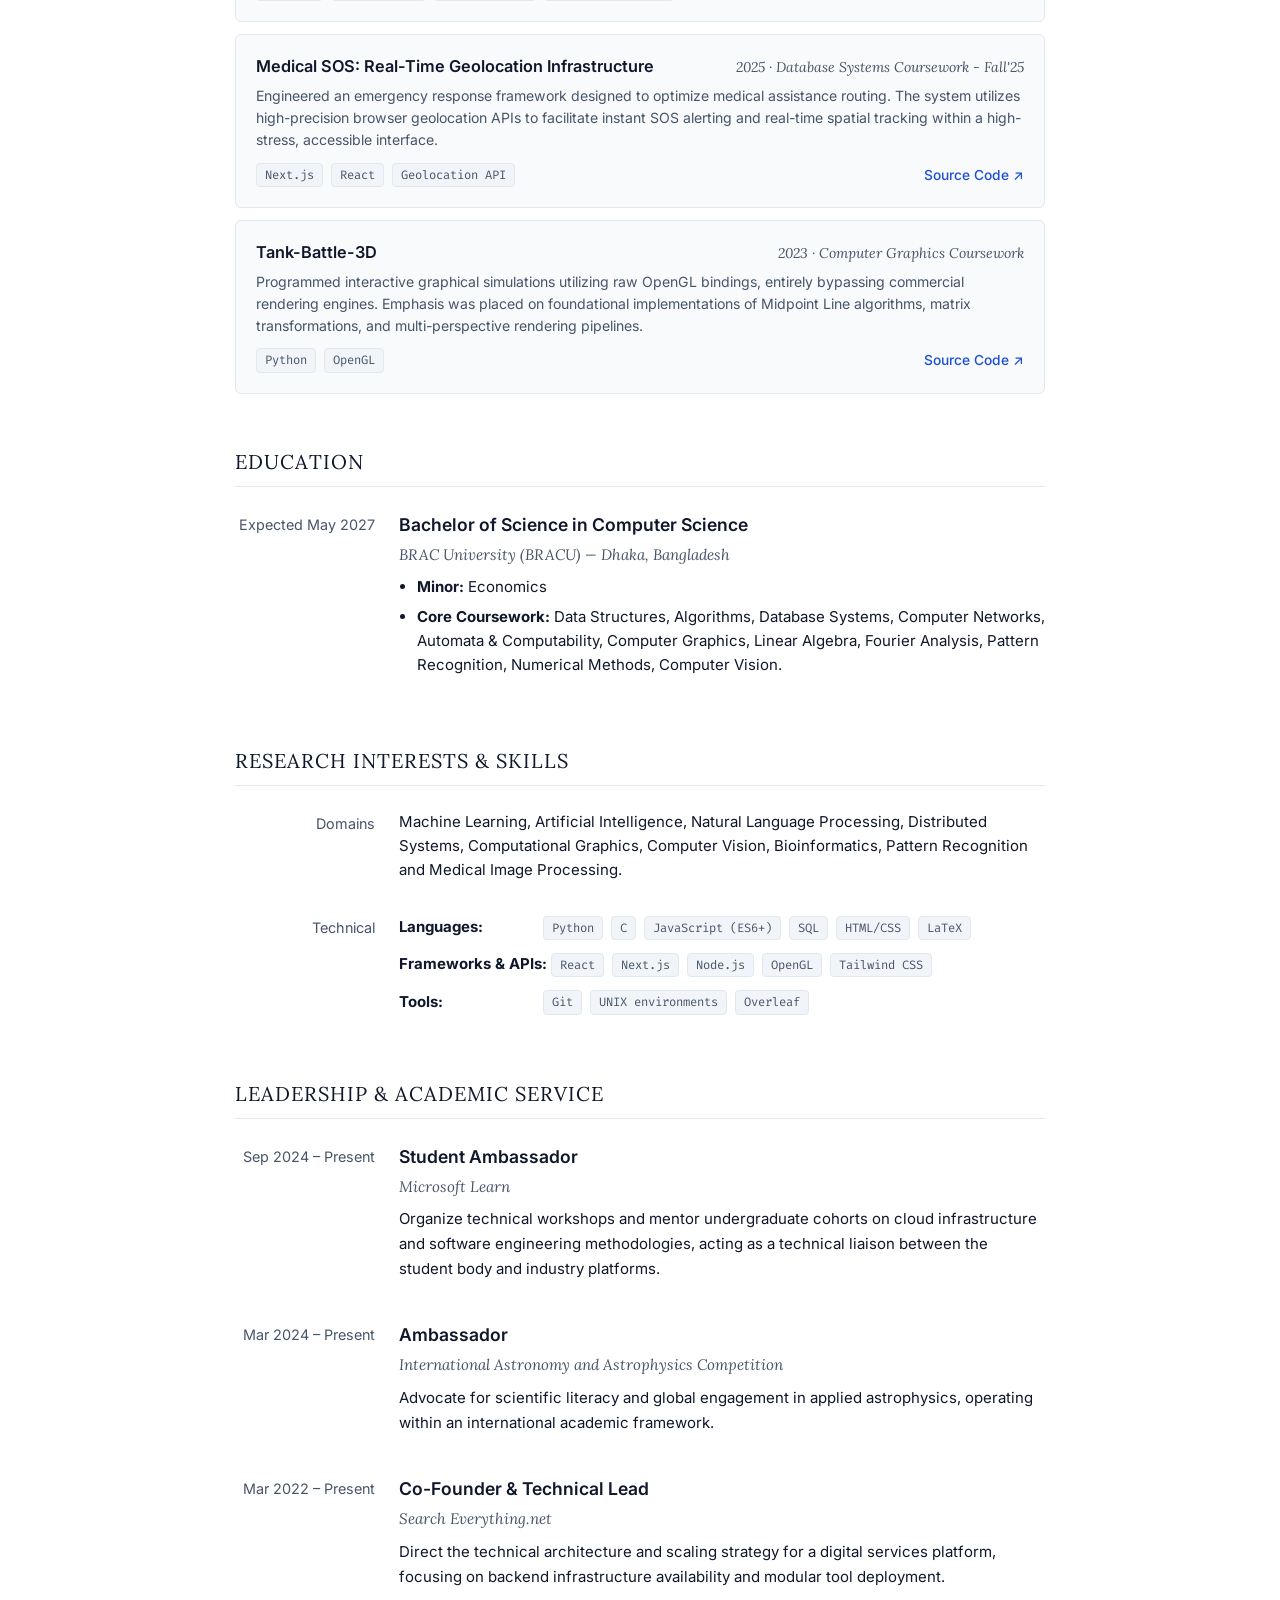
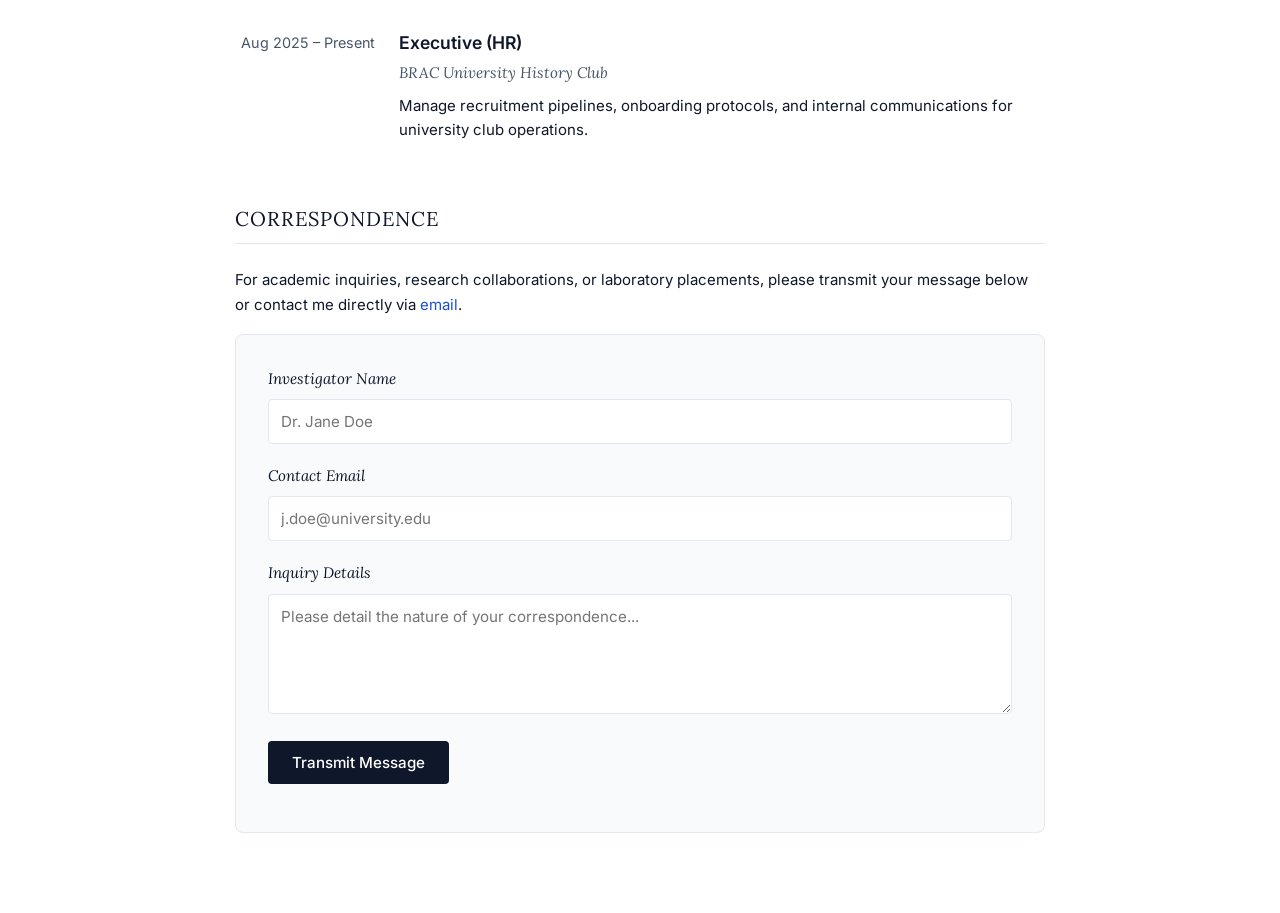
==== commit 18c8204f: "feat: add dark mode, project filtering, expandable architecture details, and visual polish" ====
--- a/index.html
+++ b/index.html
@@ -54,22 +54,70 @@
     }
     </script>
 
+    <!-- Theme Initialization (prevents FOUC) -->
+    <script>
+        (function () {
+            const savedTheme = localStorage.getItem('theme');
+            const prefersDark = window.matchMedia('(prefers-color-scheme: dark)').matches;
+            const theme = savedTheme || (prefersDark ? 'dark' : 'light');
+            document.documentElement.setAttribute('data-theme', theme);
+        })();
+    </script>
+
     <link rel="preconnect" href="https://fonts.googleapis.com">
     <link rel="preconnect" href="https://fonts.gstatic.com" crossorigin>
     <link
-        href="https://fonts.googleapis.com/css2?family=Fira+Code:wght@400;500&family=Inter:wght@400;500;600&family=Lora:ital,wght@0,400;0,500;0,600;1,400&display=swap"
+        href="https://fonts.googleapis.com/css2?family=Fira+Code:wght@400;500;600&family=Inter:wght@400;500;600;700&family=Lora:ital,wght@0,400;0,500;0,600;1,400&display=swap"
         rel="stylesheet">
 
     <style>
-        /* --- Minimalist LaTeX-Inspired Theme --- */
+        /* --- Design System & CSS Variables --- */
         :root {
             --bg: #ffffff;
-            --text-main: #111111;
-            --text-muted: #444444;
-            --link-blue: #0366d6;
-            --rule-color: #dddddd;
-            --card-border: #e2e8f0;
+            --surface: #f8fafc;
+            --text-main: #0f172a;
+            --text-muted: #475569;
+            --accent: #1d4ed8;
+            --accent-hover: #1e40af;
+            --border: #e2e8f0;
+            --rule-color: #e2e8f0;
             --card-bg: #fcfcfc;
+            --badge-bg: #ecfdf5;
+            --badge-text: #059669;
+            --badge-border: #a7f3d0;
+            --tag-bg: #f1f5f9;
+            --tag-border: #e2e8f0;
+            --tag-text: #475569;
+            --dot-color: rgba(15, 23, 42, 0.05);
+            --toast-bg: #0f172a;
+            --toast-text: #ffffff;
+            --nav-bg: rgba(255, 255, 255, 0.85);
+            --shadow-subtle: 0 4px 16px rgba(0, 0, 0, 0.05);
+            --shadow-lift: 0 8px 24px rgba(0, 0, 0, 0.08);
+        }
+
+        [data-theme="dark"] {
+            --bg: #0b0f17;
+            --surface: #111827;
+            --text-main: #f1f5f9;
+            --text-muted: #94a3b8;
+            --accent: #60a5fa;
+            --accent-hover: #93c5fd;
+            --border: #1e293b;
+            --rule-color: #1e293b;
+            --card-bg: #111827;
+            --badge-bg: rgba(16, 185, 129, 0.12);
+            --badge-text: #34d399;
+            --badge-border: rgba(16, 185, 129, 0.3);
+            --tag-bg: #1e293b;
+            --tag-border: #334155;
+            --tag-text: #94a3b8;
+            --dot-color: rgba(241, 245, 249, 0.05);
+            --toast-bg: #1e293b;
+            --toast-text: #f1f5f9;
+            --nav-bg: rgba(11, 15, 23, 0.85);
+            --shadow-subtle: 0 4px 16px rgba(0, 0, 0, 0.35);
+            --shadow-lift: 0 8px 24px rgba(0, 0, 0, 0.45);
         }
 
         * {
@@ -89,73 +137,157 @@
             line-height: 1.6;
             font-size: 15px;
             -webkit-font-smoothing: antialiased;
-            padding: 60px 20px;
-        }
-
+            transition: background-color 0.25s ease, color 0.25s ease;
+            position: relative;
+        }
+
+        /* --- Reading Progress Bar --- */
+        #reading-progress {
+            position: fixed;
+            top: 0;
+            left: 0;
+            height: 2px;
+            width: 0%;
+            background-color: var(--accent);
+            z-index: 1000;
+            transition: width 0.08s ease-out;
+        }
+
+        /* --- Sticky Frosted-Glass Navbar --- */
+        .sticky-nav {
+            position: sticky;
+            top: 0;
+            z-index: 100;
+            backdrop-filter: blur(10px);
+            -webkit-backdrop-filter: blur(10px);
+            background: var(--nav-bg);
+            border-bottom: 1px solid var(--border);
+            transition: background-color 0.25s ease, border-color 0.25s ease;
+        }
+
+        .nav-inner {
+            max-width: 850px;
+            margin: 0 auto;
+            padding: 12px 20px;
+            display: flex;
+            justify-content: space-between;
+            align-items: center;
+        }
+
+        .nav-monogram {
+            font-family: 'Lora', serif;
+            font-size: 1.15rem;
+            font-weight: 600;
+            color: var(--text-main);
+            text-decoration: none;
+            letter-spacing: -0.02em;
+            padding: 4px 6px;
+            border-radius: 4px;
+            transition: color 0.15s ease, background-color 0.15s ease;
+        }
+
+        .nav-monogram:hover {
+            color: var(--accent);
+            text-decoration: none;
+        }
+
+        .nav-right {
+            display: flex;
+            align-items: center;
+            gap: 16px;
+        }
+
+        .nav-links {
+            display: flex;
+            align-items: center;
+            gap: 12px;
+            font-size: 0.88rem;
+        }
+
+        .nav-links a {
+            color: var(--text-muted);
+            text-decoration: none;
+            font-weight: 500;
+            padding: 4px 6px;
+            border-radius: 4px;
+            transition: color 0.15s ease, background-color 0.15s ease;
+        }
+
+        .nav-links a:hover {
+            color: var(--accent);
+            text-decoration: none;
+        }
+
+        .nav-links a.active {
+            color: var(--accent);
+            font-weight: 600;
+        }
+
+        .nav-sep {
+            color: var(--border);
+            font-size: 0.8rem;
+            user-select: none;
+        }
+
+        .theme-toggle-btn {
+            background: var(--surface);
+            border: 1px solid var(--border);
+            color: var(--text-main);
+            width: 34px;
+            height: 34px;
+            border-radius: 6px;
+            display: inline-flex;
+            align-items: center;
+            justify-content: center;
+            cursor: pointer;
+            font-size: 0.95rem;
+            transition: all 0.2s ease;
+        }
+
+        .theme-toggle-btn:hover {
+            border-color: var(--accent);
+            color: var(--accent);
+            transform: scale(1.05);
+        }
+
+        /* --- Main Document Container --- */
         .document {
             max-width: 850px;
             margin: 0 auto;
+            padding: 40px 20px 80px 20px;
         }
 
         a {
-            color: var(--link-blue);
+            color: var(--accent);
             text-decoration: none;
+            transition: color 0.15s ease;
         }
 
         a:hover {
             text-decoration: underline;
         }
 
-        /* Top Navigation Bar */
-        .top-nav {
-            display: flex;
-            justify-content: flex-end;
-            align-items: center;
-            gap: 12px;
-            font-size: 0.9rem;
-            margin-bottom: 36px;
-        }
-
-        .top-nav a {
-            color: var(--text-muted);
-            font-weight: 500;
-            transition: color 0.15s ease;
-        }
-
-        .top-nav a:hover {
-            color: var(--link-blue);
-            text-decoration: none;
-        }
-
-        .top-nav .nav-sep {
-            color: var(--rule-color);
-            font-size: 0.85rem;
-            user-select: none;
-        }
-
         /* Typography */
-        h1,
-        h2,
-        h3,
-        h4 {
+        h1, h2, h3, h4 {
             font-family: 'Lora', serif;
             font-weight: normal;
         }
 
         h1 {
-            font-size: 2.2rem;
+            font-size: 2.3rem;
             margin-bottom: 8px;
-            color: #000;
+            color: var(--text-main);
+            letter-spacing: -0.02em;
         }
 
         h2 {
             font-size: 1.25rem;
             text-transform: uppercase;
             letter-spacing: 0.05em;
-            margin: 48px 0 24px 0;
+            margin: 52px 0 24px 0;
             padding-bottom: 8px;
             border-bottom: 1px solid var(--rule-color);
-            color: #222;
+            color: var(--text-main);
         }
 
         .subtitle {
@@ -163,30 +295,58 @@
             font-size: 1.1rem;
             color: var(--text-muted);
             font-style: italic;
-            margin-bottom: 24px;
+            margin-bottom: 22px;
+            line-height: 1.5;
         }
 
         p {
             margin-bottom: 16px;
             color: var(--text-main);
             text-align: left;
+            line-height: 1.65;
         }
 
         code {
             font-family: 'Fira Code', monospace;
-            font-size: 0.9em;
-            background: #f4f4f4;
-            padding: 1px 4px;
-            border-radius: 2px;
-        }
-
-        /* Contact Header */
+            font-size: 0.88em;
+            background: var(--tag-bg);
+            color: var(--text-main);
+            padding: 2px 5px;
+            border-radius: 3px;
+            border: 1px solid var(--tag-border);
+        }
+
+        /* --- Hero Section & Radial Dot Grid --- */
+        .hero-section {
+            position: relative;
+            padding: 10px 0 20px 0;
+            margin-bottom: 30px;
+        }
+
+        .hero-bg-grid {
+            position: absolute;
+            inset: -40px -40px -20px -40px;
+            background-image: radial-gradient(var(--dot-color) 1.5px, transparent 1.5px);
+            background-size: 20px 20px;
+            mask-image: radial-gradient(ellipse 75% 75% at 50% 35%, black 30%, transparent 80%);
+            -webkit-mask-image: radial-gradient(ellipse 75% 75% at 50% 35%, black 30%, transparent 80%);
+            pointer-events: none;
+            z-index: 0;
+        }
+
+        .hero-content {
+            position: relative;
+            z-index: 1;
+        }
+
+        /* Contact Header & Interactive Copy Button */
         .contact-info {
             display: flex;
             flex-wrap: wrap;
-            gap: 16px;
-            font-size: 0.95rem;
-            margin-bottom: 32px;
+            align-items: center;
+            gap: 14px;
+            font-size: 0.92rem;
+            margin-bottom: 24px;
             font-family: 'Inter', monospace;
         }
 
@@ -196,13 +356,53 @@
         }
 
         .contact-info a:hover {
-            color: var(--link-blue);
-            border-bottom: 1px solid var(--link-blue);
+            color: var(--accent);
+            border-bottom: 1px solid var(--accent);
             text-decoration: none;
         }
 
+        .email-pill {
+            display: inline-flex;
+            align-items: center;
+            gap: 6px;
+            background: var(--surface);
+            border: 1px solid var(--border);
+            padding: 3px 8px;
+            border-radius: 4px;
+        }
+
+        .email-pill a {
+            color: var(--text-muted);
+        }
+
+        .copy-email-btn {
+            background: none;
+            border: none;
+            color: var(--text-muted);
+            cursor: pointer;
+            display: inline-flex;
+            align-items: center;
+            gap: 3px;
+            padding: 2px 4px;
+            border-radius: 3px;
+            font-size: 0.76rem;
+            font-family: 'Inter', sans-serif;
+            font-weight: 500;
+            transition: all 0.15s ease;
+        }
+
+        .copy-email-btn:hover {
+            background: var(--tag-bg);
+            color: var(--accent);
+        }
+
+        .copy-email-btn svg {
+            width: 13px;
+            height: 13px;
+        }
+
         .separator {
-            color: #ccc;
+            color: var(--border);
         }
 
         /* --- CV Grid Layout (Education, Skills, Service) --- */
@@ -225,6 +425,7 @@
             font-weight: 600;
             margin-bottom: 4px;
             font-family: 'Inter', sans-serif;
+            color: var(--text-main);
         }
 
         .cv-content .org {
@@ -238,18 +439,7 @@
         .cv-content p {
             text-align: left;
             margin-bottom: 8px;
-        }
-
-        .tech-tags {
-            font-family: 'Fira Code', monospace;
-            font-size: 0.78rem;
-            color: var(--text-muted);
-            margin: 6px 0;
-            background: #f8f9fa;
-            display: inline-block;
-            padding: 2px 7px;
-            border: 1px solid #eee;
-            border-radius: 3px;
+            color: var(--text-main);
         }
 
         ul {
@@ -259,22 +449,86 @@
 
         li {
             margin-bottom: 6px;
-        }
-
-        /* --- Two-Tier Projects Section --- */
-        .project-subsection {
-            margin-bottom: 36px;
-        }
-
-        .subsection-title {
+            color: var(--text-main);
+        }
+
+        /* --- Tech Pills --- */
+        .tech-pill {
+            font-family: 'Fira Code', monospace;
+            font-size: 0.76rem;
+            color: var(--tag-text);
+            background: var(--tag-bg);
+            border: 1px solid var(--tag-border);
+            padding: 2px 8px;
+            border-radius: 4px;
+            display: inline-block;
+            margin: 2px 4px 2px 0;
+            line-height: 1.5;
+            vertical-align: middle;
+        }
+
+        .skills-group {
+            margin-bottom: 8px;
+        }
+
+        .skills-group strong {
+            display: inline-block;
+            min-width: 140px;
+            color: var(--text-main);
+            margin-bottom: 4px;
+        }
+
+        /* --- Interactive Projects Section --- */
+        /* Filter Tabs */
+        .filter-tabs {
+            display: flex;
+            gap: 8px;
+            margin-bottom: 28px;
+            flex-wrap: wrap;
+        }
+
+        .filter-tab {
+            background: var(--surface);
+            border: 1px solid var(--border);
+            color: var(--text-muted);
+            padding: 6px 14px;
+            border-radius: 20px;
+            font-size: 0.84rem;
+            font-family: 'Inter', sans-serif;
+            font-weight: 500;
+            cursor: pointer;
+            transition: all 0.15s ease;
+        }
+
+        .filter-tab:hover {
+            color: var(--text-main);
+            border-color: var(--accent);
+        }
+
+        .filter-tab.active {
+            background: var(--accent);
+            color: #ffffff;
+            border-color: var(--accent);
+        }
+
+        /* Subsections */
+        .project-tier {
+            margin-bottom: 44px;
+            transition: opacity 0.2s ease;
+        }
+
+        .tier-title {
             font-family: 'Lora', serif;
-            font-size: 1.05rem;
+            font-size: 1.08rem;
             font-style: italic;
             color: var(--text-muted);
-            margin-bottom: 16px;
-        }
-
-        /* Subsection A: Deployed Platforms (Card Grid) */
+            margin-bottom: 18px;
+            display: flex;
+            align-items: center;
+            gap: 8px;
+        }
+
+        /* Tier 1: Deployed Platforms (Card Grid) */
         .platform-grid {
             display: grid;
             grid-template-columns: repeat(2, 1fr);
@@ -282,35 +536,59 @@
         }
 
         .platform-card {
-            background: var(--card-bg);
-            border: 1px solid var(--card-border);
-            padding: 20px;
+            background: var(--surface);
+            border: 1px solid var(--border);
+            border-radius: 8px;
+            padding: 22px;
             display: flex;
             flex-direction: column;
             justify-content: space-between;
             text-align: left;
-            border-radius: 4px;
-            transition: border-color 0.2s ease, box-shadow 0.2s ease;
+            transition: transform 0.2s ease, box-shadow 0.2s ease, border-color 0.2s ease;
         }
 
         .platform-card:hover {
-            border-color: #cbd5e1;
-            box-shadow: 0 4px 12px rgba(0, 0, 0, 0.04);
+            transform: translateY(-2px);
+            box-shadow: var(--shadow-lift);
+            border-color: var(--accent);
         }
 
         .card-header {
             display: flex;
             justify-content: space-between;
-            align-items: baseline;
+            align-items: center;
             margin-bottom: 10px;
             gap: 8px;
         }
 
         .card-title {
             font-family: 'Lora', serif;
-            font-size: 1.15rem;
+            font-size: 1.18rem;
             font-weight: 600;
             color: var(--text-main);
+        }
+
+        .live-badge {
+            display: inline-flex;
+            align-items: center;
+            gap: 5px;
+            font-size: 0.72rem;
+            font-weight: 600;
+            font-family: 'Fira Code', monospace;
+            color: var(--badge-text);
+            background: var(--badge-bg);
+            border: 1px solid var(--badge-border);
+            padding: 2px 7px;
+            border-radius: 12px;
+            letter-spacing: 0.02em;
+        }
+
+        .live-dot {
+            width: 6px;
+            height: 6px;
+            background: currentColor;
+            border-radius: 50%;
+            display: inline-block;
         }
 
         .card-meta {
@@ -322,14 +600,70 @@
 
         .card-desc {
             font-size: 0.88rem;
-            color: #444444;
+            color: var(--text-muted);
             line-height: 1.55;
+            margin-bottom: 12px;
+            text-align: left;
+        }
+
+        /* Expandable Accordion Button & Details */
+        .expand-toggle {
+            background: none;
+            border: none;
+            color: var(--accent);
+            font-size: 0.82rem;
+            font-family: 'Inter', sans-serif;
+            font-weight: 500;
+            cursor: pointer;
+            padding: 2px 0 6px 0;
+            display: inline-flex;
+            align-items: center;
+            gap: 4px;
+            transition: color 0.15s ease;
+        }
+
+        .expand-toggle:hover {
+            color: var(--accent-hover);
+            text-decoration: underline;
+        }
+
+        .architecture-drawer {
+            display: none;
+            background: var(--bg);
+            border: 1px solid var(--border);
+            border-radius: 6px;
+            padding: 12px 14px;
             margin-bottom: 14px;
-            text-align: left;
+            font-size: 0.83rem;
+            line-height: 1.5;
+        }
+
+        .architecture-drawer.open {
+            display: block;
+            animation: fadeIn 0.2s ease-out;
+        }
+
+        .architecture-drawer ul {
+            margin: 0 0 0 16px;
+            padding: 0;
+        }
+
+        .architecture-drawer li {
+            margin-bottom: 6px;
+            color: var(--text-muted);
+        }
+
+        .architecture-drawer li strong {
+            color: var(--text-main);
         }
 
         .card-bottom {
             margin-top: auto;
+            padding-top: 10px;
+        }
+
+        .card-tags {
+            margin-bottom: 10px;
         }
 
         .card-actions {
@@ -338,29 +672,33 @@
             gap: 8px;
             font-size: 0.88rem;
             font-weight: 500;
-            margin-top: 10px;
-            padding-top: 8px;
-            border-top: 1px solid #f1f5f9;
+            padding-top: 10px;
+            border-top: 1px solid var(--border);
         }
 
         .action-sep {
-            color: #ccc;
+            color: var(--border);
             font-size: 0.8rem;
         }
 
-        /* Subsection B: Academic Coursework (Compact List) */
+        /* Tier 2: Academic Coursework & Systems */
         .coursework-list {
             display: flex;
             flex-direction: column;
-        }
-
-        .coursework-item {
-            padding: 16px 0;
-            border-bottom: 1px solid #efefef;
-        }
-
-        .coursework-item:last-child {
-            border-bottom: none;
+            gap: 12px;
+        }
+
+        .coursework-row {
+            background: var(--surface);
+            border: 1px solid var(--border);
+            border-radius: 6px;
+            padding: 18px 20px;
+            transition: border-color 0.2s ease, box-shadow 0.2s ease;
+        }
+
+        .coursework-row:hover {
+            border-color: var(--accent);
+            box-shadow: var(--shadow-subtle);
         }
 
         .coursework-header {
@@ -387,11 +725,11 @@
         }
 
         .coursework-desc {
-            font-size: 0.9rem;
-            color: #444444;
+            font-size: 0.88rem;
+            color: var(--text-muted);
             text-align: left;
-            margin-bottom: 8px;
-            line-height: 1.5;
+            margin-bottom: 10px;
+            line-height: 1.55;
         }
 
         .coursework-footer {
@@ -403,18 +741,19 @@
         }
 
         .coursework-link {
-            font-size: 0.88rem;
+            font-size: 0.86rem;
             font-weight: 500;
             margin-left: auto;
         }
 
-        /* --- Correspondence Form (Academic Style) --- */
+        /* --- Correspondence Form --- */
         .correspondence-form {
-            background: #fafafa;
-            border: 1px solid var(--rule-color);
+            background: var(--surface);
+            border: 1px solid var(--border);
             padding: 32px;
             margin-top: 16px;
-            border-radius: 4px;
+            border-radius: 8px;
+            transition: border-color 0.2s ease;
         }
 
         .form-group {
@@ -434,19 +773,19 @@
         .form-group textarea {
             width: 100%;
             padding: 12px;
-            background: #ffffff;
-            border: 1px solid var(--rule-color);
+            background: var(--bg);
+            border: 1px solid var(--border);
             font-family: 'Inter', sans-serif;
             font-size: 0.95rem;
             color: var(--text-main);
             transition: border-color 0.2s ease;
-            border-radius: 0;
+            border-radius: 4px;
         }
 
         .form-group input:focus,
         .form-group textarea:focus {
             outline: none;
-            border-color: var(--link-blue);
+            border-color: var(--accent);
         }
 
         .form-group textarea {
@@ -456,37 +795,78 @@
 
         .submit-btn {
             background: var(--text-main);
-            color: #ffffff;
+            color: var(--bg);
             border: none;
             padding: 12px 24px;
             font-family: 'Inter', sans-serif;
             font-size: 0.95rem;
             font-weight: 500;
             cursor: pointer;
-            transition: background 0.2s ease;
+            border-radius: 4px;
+            transition: background-color 0.2s ease, opacity 0.2s ease;
         }
 
         .submit-btn:hover {
-            background: var(--link-blue);
+            background: var(--accent);
+            color: #ffffff;
         }
 
         #form-status {
             margin-top: 16px;
             font-size: 0.9rem;
             font-family: 'Inter', sans-serif;
-        }
-
-        /* Responsive */
-        @media (max-width: 680px) {
-            body {
-                padding: 40px 16px;
+            font-weight: 500;
+        }
+
+        /* --- Toast Notification --- */
+        .toast {
+            position: fixed;
+            bottom: 24px;
+            right: 24px;
+            background-color: var(--toast-bg);
+            color: var(--toast-text);
+            padding: 10px 18px;
+            border-radius: 6px;
+            font-size: 0.88rem;
+            font-weight: 500;
+            box-shadow: 0 10px 25px -5px rgba(0, 0, 0, 0.25), 0 8px 10px -6px rgba(0, 0, 0, 0.15);
+            border: 1px solid var(--border);
+            opacity: 0;
+            transform: translateY(12px);
+            pointer-events: none;
+            transition: opacity 0.2s ease, transform 0.2s ease;
+            z-index: 999;
+        }
+
+        .toast.show {
+            opacity: 1;
+            transform: translateY(0);
+        }
+
+        @keyframes fadeIn {
+            from {
+                opacity: 0;
+                transform: translateY(-4px);
             }
-
-            .top-nav {
-                justify-content: flex-start;
-                flex-wrap: wrap;
-                gap: 8px 12px;
-                margin-bottom: 24px;
+            to {
+                opacity: 1;
+                transform: translateY(0);
+            }
+        }
+
+        /* --- Responsive Styles (< 700px) --- */
+        @media (max-width: 700px) {
+            .nav-inner {
+                padding: 10px 16px;
+            }
+
+            .nav-links {
+                gap: 8px;
+                font-size: 0.82rem;
+            }
+
+            .document {
+                padding: 30px 16px 60px 16px;
             }
 
             .platform-grid {
@@ -505,68 +885,140 @@
                 padding-top: 0;
             }
 
+            .contact-info {
+                gap: 10px;
+            }
+
             .correspondence-form {
                 padding: 20px;
             }
+
+            .coursework-footer {
+                flex-direction: column;
+                align-items: flex-start;
+            }
+
+            .coursework-link {
+                margin-left: 0;
+            }
+        }
+
+        @media (max-width: 540px) {
+            .nav-links a:not(.essential-link) {
+                display: none;
+            }
         }
     </style>
 </head>
 
 <body>
 
+    <!-- Reading Progress Bar -->
+    <div id="reading-progress"></div>
+
+    <!-- Sticky Frosted-Glass Navbar -->
+    <nav class="sticky-nav" aria-label="Main Navigation">
+        <div class="nav-inner">
+            <a href="#" class="nav-monogram" title="Monowar Husain">MH</a>
+            <div class="nav-right">
+                <div class="nav-links">
+                    <a href="#projects" class="essential-link">Projects</a>
+                    <span class="nav-sep">|</span>
+                    <a href="#education">Education</a>
+                    <span class="nav-sep">|</span>
+                    <a href="#skills">Skills</a>
+                    <span class="nav-sep">|</span>
+                    <a href="#service">Service</a>
+                    <span class="nav-sep">|</span>
+                    <a href="#contact" class="essential-link">Contact</a>
+                    <span class="nav-sep">|</span>
+                    <a href="https://monowarhusain.github.io/iMono-blog/" target="_blank" rel="noopener noreferrer">Blog ↗</a>
+                </div>
+                <button type="button" class="theme-toggle-btn" id="theme-toggle" aria-label="Toggle dark/light theme" title="Toggle theme">☾</button>
+            </div>
+        </div>
+    </nav>
+
     <div class="document">
 
-        <!-- Top Navigation -->
-        <nav class="top-nav" aria-label="Main Navigation">
-            <a href="#projects">Projects</a>
-            <span class="nav-sep">|</span>
-            <a href="#education">Education</a>
-            <span class="nav-sep">|</span>
-            <a href="#service">Service</a>
-            <span class="nav-sep">|</span>
-            <a href="#contact">Contact</a>
-            <span class="nav-sep">|</span>
-            <a href="https://monowarhusain.github.io/iMono-blog/" target="_blank" rel="noopener noreferrer">Blog ↗</a>
-        </nav>
-
-        <header>
-            <h1>Monowar Husain</h1>
-            <div class="subtitle">Prospective PhD Student | Undergraduate Researcher at BRAC University (BRACU)</div>
-
-            <div class="contact-info">
-                <a href="mailto:monowarhusainomi@gmail.com">monowarhusainomi@gmail.com</a>
-                <span class="separator">|</span>
-                <a href="https://github.com/MonowarHusain" target="_blank" rel="noopener noreferrer">github.com/MonowarHusain</a>
-                <span class="separator">|</span>
-                <a href="https://www.linkedin.com/in/monowarhusain/" target="_blank" rel="noopener noreferrer">linkedin.com/in/monowarhusain</a>
-                <span class="separator">|</span>
-                <a href="https://monowarhusain.github.io/iMono-blog/" target="_blank" rel="noopener noreferrer">iMono-blog</a>
+        <!-- Hero Section with Dot Grid -->
+        <header class="hero-section">
+            <div class="hero-bg-grid" aria-hidden="true"></div>
+            <div class="hero-content">
+                <h1>Monowar Husain</h1>
+                <div class="subtitle">Prospective PhD Student | Undergraduate Researcher at BRAC University (BRACU)</div>
+
+                <div class="contact-info">
+                    <div class="email-pill">
+                        <a href="mailto:monowarhusainomi@gmail.com">monowarhusainomi@gmail.com</a>
+                        <button type="button" class="copy-email-btn" id="copy-email-btn" title="Copy email address" aria-label="Copy email">
+                            <svg viewBox="0 0 24 24" fill="none" stroke="currentColor" stroke-width="2" stroke-linecap="round" stroke-linejoin="round">
+                                <rect x="9" y="9" width="13" height="13" rx="2" ry="2"></rect>
+                                <path d="M5 15H4a2 2 0 0 1-2-2V4a2 2 0 0 1 2-2h9a2 2 0 0 1 2 2v1"></path>
+                            </svg>
+                            <span>Copy</span>
+                        </button>
+                    </div>
+                    <span class="separator">|</span>
+                    <a href="https://github.com/MonowarHusain" target="_blank" rel="noopener noreferrer">github.com/MonowarHusain</a>
+                    <span class="separator">|</span>
+                    <a href="https://www.linkedin.com/in/monowarhusain/" target="_blank" rel="noopener noreferrer">linkedin.com/in/monowarhusain</a>
+                    <span class="separator">|</span>
+                    <a href="https://monowarhusain.github.io/iMono-blog/" target="_blank" rel="noopener noreferrer">iMono-blog</a>
+                </div>
+
+                <p>I am an undergraduate student in Computer Science &amp; Engineering at BRAC University (BRACU) focusing on scalable distributed systems,
+                    privacy-preserving AI, and computer vision. I possess a strong foundation in computational mathematics
+                    and medical image processing.</p>
             </div>
-
-            <p>I am an undergraduate student in Computer Science &amp; Engineering at BRAC University (BRACU) focusing on scalable distributed systems,
-                privacy-preserving AI, and computer vision. I possess a strong foundation in computational mathematics
-                and medical image processing.</p>
         </header>
 
-        <!-- Two-Tier Projects Section -->
+        <!-- Interactive Projects Section -->
         <section id="projects">
             <h2>Selected Projects &amp; Systems</h2>
 
-            <!-- Subsection A: Deployed Platforms & Software -->
-            <div class="project-subsection">
-                <h3 class="subsection-title">Deployed Platforms &amp; Software</h3>
+            <!-- Pill Filter Tabs -->
+            <div class="filter-tabs" role="tablist" aria-label="Project Filtering Tabs">
+                <button type="button" class="filter-tab active" data-filter="all">All (6)</button>
+                <button type="button" class="filter-tab" data-filter="deployed">Deployed Platforms (3)</button>
+                <button type="button" class="filter-tab" data-filter="coursework">Coursework &amp; Systems (3)</button>
+            </div>
+
+            <!-- Tier 1: Deployed Platforms & Software -->
+            <div class="project-tier" data-type="deployed">
+                <h3 class="tier-title">Deployed Platforms &amp; Software</h3>
                 <div class="platform-grid">
+
                     <!-- GoMono -->
                     <div class="platform-card">
                         <div>
                             <div class="card-header">
                                 <h4 class="card-title">GoMono</h4>
-                                <span class="card-meta">2026</span>
+                                <div style="display: flex; align-items: center; gap: 8px;">
+                                    <span class="live-badge"><span class="live-dot"></span> Live</span>
+                                    <span class="card-meta">2026</span>
+                                </div>
                             </div>
-                            <p class="card-desc">High-performance, zero-storage URL shortening and link intelligence platform pairing dynamic device-based smart routing and click analytics with a client-side Custom QR Studio and an interactive CSV Grid Engine—delivering enterprise-tier link management without server-side file storage.</p>
+                            <p class="card-desc">High-performance, zero-storage URL shortening and link intelligence platform built with Next.js, TypeScript, and Firebase. Pairs dynamic device-based smart routing and click analytics with a client-side Custom QR Studio and an interactive CSV Grid Engine without server-side file storage.</p>
+                            
+                            <button type="button" class="expand-toggle" aria-expanded="false" data-target="gomono-details">
+                                <span>Architecture Highlights</span> <span class="toggle-icon">▾</span>
+                            </button>
+                            <div id="gomono-details" class="architecture-drawer">
+                                <ul>
+                                    <li><strong>Zero-Storage QR Studio:</strong> Generates customizable, vector-branded QR codes (Wi-Fi, vCard, App Store, URL) with instant high-res PNG and SVG exports entirely client-side.</li>
+                                    <li><strong>Standalone CSV Studio &amp; Grid Engine:</strong> Virtualized browser-based spreadsheet editor supporting bulk sanitization, deduplication, batch QR ZIP exports, and one-click URL shortening.</li>
+                                    <li><strong>Smart Routing &amp; Security Suite:</strong> User-agent device routing (iOS/Android/Desktop), password-protected link interception, automated date/click expiration, and real-time click analytics.</li>
+                                </ul>
+                            </div>
                         </div>
                         <div class="card-bottom">
-                            <div class="tech-tags">Next.js, TypeScript, Firebase, Tailwind CSS</div>
+                            <div class="card-tags">
+                                <span class="tech-pill">Next.js</span>
+                                <span class="tech-pill">TypeScript</span>
+                                <span class="tech-pill">Firebase</span>
+                                <span class="tech-pill">Tailwind CSS</span>
+                            </div>
                             <div class="card-actions">
                                 <a href="https://go.mono.bro.bd/" target="_blank" rel="noopener noreferrer">Live Site ↗</a>
                             </div>
@@ -578,12 +1030,31 @@
                         <div>
                             <div class="card-header">
                                 <h4 class="card-title">MonoBond</h4>
-                                <span class="card-meta">2026</span>
+                                <div style="display: flex; align-items: center; gap: 8px;">
+                                    <span class="live-badge"><span class="live-dot"></span> Live</span>
+                                    <span class="card-meta">2026</span>
+                                </div>
                             </div>
-                            <p class="card-desc">Full-stack financial utility automating digital vault management (up to 1,000 bonds) and quarterly draw verification for Bangladesh Bank 100 Taka Prize Bonds, featuring automated email win alerts, searchable public draw archives, member-gated support ticketing, and an admin console with AI-assisted CSV draw ingestion.</p>
+                            <p class="card-desc">Full-stack financial utility automating digital vault management and quarterly draw verification for Bangladesh Bank 100 Taka Prize Bonds, with automated email win alerts, searchable public draw archives, member-gated support ticketing, and an AI-assisted admin console.</p>
+                            
+                            <button type="button" class="expand-toggle" aria-expanded="false" data-target="monobond-details">
+                                <span>Architecture Highlights</span> <span class="toggle-icon">▾</span>
+                            </button>
+                            <div id="monobond-details" class="architecture-drawer">
+                                <ul>
+                                    <li><strong>Automated Prize Bond Vault:</strong> Enables users to store up to 1,000 zero-padded 7-digit prize bonds via single or bulk import with automated matching against official Bangladesh Bank draw results.</li>
+                                    <li><strong>Enterprise Admin &amp; Security Console:</strong> Features an AI-assisted CSV draw importer with strict tier validation, automated transactional win alerts, OAuth authentication with step-up OTP security, and an integrated support ticket system.</li>
+                                </ul>
+                            </div>
                         </div>
                         <div class="card-bottom">
-                            <div class="tech-tags">Next.js, TypeScript, PostgreSQL, Auth.js, Tailwind CSS</div>
+                            <div class="card-tags">
+                                <span class="tech-pill">Next.js</span>
+                                <span class="tech-pill">TypeScript</span>
+                                <span class="tech-pill">PostgreSQL</span>
+                                <span class="tech-pill">Auth.js</span>
+                                <span class="tech-pill">Tailwind CSS</span>
+                            </div>
                             <div class="card-actions">
                                 <a href="https://bond.mono.bro.bd/" target="_blank" rel="noopener noreferrer">Live Site ↗</a>
                             </div>
@@ -595,12 +1066,20 @@
                         <div>
                             <div class="card-header">
                                 <h4 class="card-title">CGPACalc.pro</h4>
-                                <span class="card-meta">2024 – Present</span>
+                                <div style="display: flex; align-items: center; gap: 8px;">
+                                    <span class="live-badge"><span class="live-dot"></span> Live</span>
+                                    <span class="card-meta">2024 – Present</span>
+                                </div>
                             </div>
                             <p class="card-desc">Client-side computational utility that securely parses raw university transcripts into interactive degree audits via <code>PDF.js</code> with zero server-side data transmission, integrating algorithmic retake calculations and dynamic track detection.</p>
                         </div>
                         <div class="card-bottom">
-                            <div class="tech-tags">JavaScript, PDF.js, Chart.js, RegEx</div>
+                            <div class="card-tags">
+                                <span class="tech-pill">JavaScript</span>
+                                <span class="tech-pill">PDF.js</span>
+                                <span class="tech-pill">Chart.js</span>
+                                <span class="tech-pill">RegEx</span>
+                            </div>
                             <div class="card-actions">
                                 <a href="https://cgpacalc.pro.bd" target="_blank" rel="noopener noreferrer">Live Site ↗</a>
                                 <span class="action-sep">|</span>
@@ -608,51 +1087,66 @@
                             </div>
                         </div>
                     </div>
+
                 </div>
             </div>
 
-            <!-- Subsection B: Academic Coursework & Systems -->
-            <div class="project-subsection">
-                <h3 class="subsection-title">Academic Coursework &amp; Systems</h3>
+            <!-- Tier 2: Academic Coursework & Systems -->
+            <div class="project-tier" data-type="coursework">
+                <h3 class="tier-title">Academic Coursework &amp; Systems</h3>
                 <div class="coursework-list">
+
                     <!-- Meal Distribution System -->
-                    <div class="coursework-item">
+                    <div class="coursework-row">
                         <div class="coursework-header">
                             <h4 class="coursework-title">Meal Distribution System: Scalable Logistics &amp; Payment Infrastructure</h4>
                             <span class="coursework-meta">2026 · Database Systems Coursework - Spring'26</span>
                         </div>
                         <p class="coursework-desc">Architected a full-stack logistics platform featuring a 3NF-normalized MySQL database on Aiven. Engineered the core functional engine including secure bKash/Card payment integrations, a real-time kitchen state machine, and administrative oversight portals.</p>
                         <div class="coursework-footer">
-                            <span class="tech-tags">Next.js, Aiven MySQL, Tailwind CSS, Payment Gateways</span>
+                            <div>
+                                <span class="tech-pill">Next.js</span>
+                                <span class="tech-pill">Aiven MySQL</span>
+                                <span class="tech-pill">Tailwind CSS</span>
+                                <span class="tech-pill">Payment Gateways</span>
+                            </div>
                             <a href="https://github.com/MonowarHusain/meal-distribution" target="_blank" rel="noopener noreferrer" class="coursework-link">Source Code ↗</a>
                         </div>
                     </div>
 
                     <!-- Medical SOS -->
-                    <div class="coursework-item">
+                    <div class="coursework-row">
                         <div class="coursework-header">
                             <h4 class="coursework-title">Medical SOS: Real-Time Geolocation Infrastructure</h4>
                             <span class="coursework-meta">2025 · Database Systems Coursework - Fall'25</span>
                         </div>
                         <p class="coursework-desc">Engineered an emergency response framework designed to optimize medical assistance routing. The system utilizes high-precision browser geolocation APIs to facilitate instant SOS alerting and real-time spatial tracking within a high-stress, accessible interface.</p>
                         <div class="coursework-footer">
-                            <span class="tech-tags">Next.js, React, Geolocation API</span>
+                            <div>
+                                <span class="tech-pill">Next.js</span>
+                                <span class="tech-pill">React</span>
+                                <span class="tech-pill">Geolocation API</span>
+                            </div>
                             <a href="https://github.com/MonowarHusain/medical-sos" target="_blank" rel="noopener noreferrer" class="coursework-link">Source Code ↗</a>
                         </div>
                     </div>
 
                     <!-- Tank-Battle-3D -->
-                    <div class="coursework-item">
+                    <div class="coursework-row">
                         <div class="coursework-header">
                             <h4 class="coursework-title">Tank-Battle-3D</h4>
                             <span class="coursework-meta">2023 · Computer Graphics Coursework</span>
                         </div>
                         <p class="coursework-desc">Programmed interactive graphical simulations utilizing raw OpenGL bindings, entirely bypassing commercial rendering engines. Emphasis was placed on foundational implementations of Midpoint Line algorithms, matrix transformations, and multi-perspective rendering pipelines.</p>
                         <div class="coursework-footer">
-                            <span class="tech-tags">Python, OpenGL</span>
+                            <div>
+                                <span class="tech-pill">Python</span>
+                                <span class="tech-pill">OpenGL</span>
+                            </div>
                             <a href="https://github.com/MonowarHusain/Tank-Battle-3D" target="_blank" rel="noopener noreferrer" class="coursework-link">Source Code ↗</a>
                         </div>
                     </div>
+
                 </div>
             </div>
         </section>
@@ -690,9 +1184,29 @@
             <div class="cv-entry">
                 <div class="cv-meta">Technical</div>
                 <div class="cv-content">
-                    <strong>Languages:</strong> Python, C, JavaScript (ES6+), SQL, HTML/CSS, LaTeX<br>
-                    <strong>Frameworks &amp; APIs:</strong> React, Next.js, Node.js, OpenGL, Tailwind CSS<br>
-                    <strong>Tools:</strong> Git, UNIX environments, Overleaf
+                    <div class="skills-group">
+                        <strong>Languages:</strong>
+                        <span class="tech-pill">Python</span>
+                        <span class="tech-pill">C</span>
+                        <span class="tech-pill">JavaScript (ES6+)</span>
+                        <span class="tech-pill">SQL</span>
+                        <span class="tech-pill">HTML/CSS</span>
+                        <span class="tech-pill">LaTeX</span>
+                    </div>
+                    <div class="skills-group">
+                        <strong>Frameworks &amp; APIs:</strong>
+                        <span class="tech-pill">React</span>
+                        <span class="tech-pill">Next.js</span>
+                        <span class="tech-pill">Node.js</span>
+                        <span class="tech-pill">OpenGL</span>
+                        <span class="tech-pill">Tailwind CSS</span>
+                    </div>
+                    <div class="skills-group">
+                        <strong>Tools:</strong>
+                        <span class="tech-pill">Git</span>
+                        <span class="tech-pill">UNIX environments</span>
+                        <span class="tech-pill">Overleaf</span>
+                    </div>
                 </div>
             </div>
         </section>
@@ -772,7 +1286,130 @@
 
     </div>
 
+    <!-- Toast Notification Element -->
+    <div id="toast" class="toast" role="status" aria-live="polite">Email copied to clipboard</div>
+
     <script>
+        // --- 1. Theme Management (Light / Dark) ---
+        const themeToggleBtn = document.getElementById('theme-toggle');
+
+        function updateToggleIcon(theme) {
+            themeToggleBtn.innerText = theme === 'dark' ? '☀' : '☾';
+            themeToggleBtn.setAttribute('title', theme === 'dark' ? 'Switch to Light Mode' : 'Switch to Dark Mode');
+        }
+
+        const currentTheme = document.documentElement.getAttribute('data-theme') || 'light';
+        updateToggleIcon(currentTheme);
+
+        themeToggleBtn.addEventListener('click', () => {
+            const current = document.documentElement.getAttribute('data-theme');
+            const next = current === 'dark' ? 'light' : 'dark';
+            document.documentElement.setAttribute('data-theme', next);
+            localStorage.setItem('theme', next);
+            updateToggleIcon(next);
+        });
+
+        // --- 2. Reading Progress Bar ---
+        window.addEventListener('scroll', () => {
+            const totalScroll = document.documentElement.scrollHeight - window.innerHeight;
+            if (totalScroll > 0) {
+                const scrolled = (window.scrollY / totalScroll) * 100;
+                document.getElementById('reading-progress').style.width = `${Math.min(scrolled, 100)}%`;
+            }
+        }, { passive: true });
+
+        // --- 3. Navbar Active Link Highlighting (IntersectionObserver) ---
+        const navSections = document.querySelectorAll('section[id]');
+        const navLinks = document.querySelectorAll('.nav-links a[href^="#"]');
+
+        const navObserver = new IntersectionObserver((entries) => {
+            entries.forEach(entry => {
+                if (entry.isIntersecting) {
+                    const id = entry.target.getAttribute('id');
+                    navLinks.forEach(link => {
+                        if (link.getAttribute('href') === `#${id}`) {
+                            link.classList.add('active');
+                        } else {
+                            link.classList.remove('active');
+                        }
+                    });
+                }
+            });
+        }, {
+            rootMargin: '-20% 0px -70% 0px',
+            threshold: 0
+        });
+
+        navSections.forEach(section => navObserver.observe(section));
+
+        // --- 4. Copy Email & Toast Notification ---
+        const copyEmailBtn = document.getElementById('copy-email-btn');
+        const toast = document.getElementById('toast');
+        let toastTimeout = null;
+
+        function showToast(message) {
+            toast.innerText = message;
+            toast.classList.add('show');
+            if (toastTimeout) clearTimeout(toastTimeout);
+            toastTimeout = setTimeout(() => {
+                toast.classList.remove('show');
+            }, 2500);
+        }
+
+        if (copyEmailBtn) {
+            copyEmailBtn.addEventListener('click', () => {
+                navigator.clipboard.writeText('monowarhusainomi@gmail.com').then(() => {
+                    showToast('Email copied to clipboard');
+                }).catch(() => {
+                    showToast('Failed to copy email');
+                });
+            });
+        }
+
+        // --- 5. Interactive Project Filtering ---
+        const filterTabs = document.querySelectorAll('.filter-tab');
+        const projectTiers = document.querySelectorAll('.project-tier');
+
+        filterTabs.forEach(tab => {
+            tab.addEventListener('click', () => {
+                filterTabs.forEach(t => t.classList.remove('active'));
+                tab.classList.add('active');
+
+                const filter = tab.getAttribute('data-filter');
+
+                projectTiers.forEach(tier => {
+                    const tierType = tier.getAttribute('data-type');
+                    if (filter === 'all' || tierType === filter) {
+                        tier.style.display = 'block';
+                    } else {
+                        tier.style.display = 'none';
+                    }
+                });
+            });
+        });
+
+        // --- 6. Expandable Architecture Details ---
+        const expandToggles = document.querySelectorAll('.expand-toggle');
+
+        expandToggles.forEach(toggle => {
+            toggle.addEventListener('click', () => {
+                const targetId = toggle.getAttribute('data-target');
+                const drawer = document.getElementById(targetId);
+                const isExpanded = toggle.getAttribute('aria-expanded') === 'true';
+
+                if (isExpanded) {
+                    drawer.classList.remove('open');
+                    toggle.setAttribute('aria-expanded', 'false');
+                    toggle.querySelector('.toggle-icon').innerText = '▾';
+                } else {
+                    drawer.classList.add('open');
+                    toggle.setAttribute('aria-expanded', 'true');
+                    toggle.querySelector('.toggle-icon').innerText = '▴';
+                }
+            });
+        });
+
+        // --- 7. Correspondence Form Relay ---
         document.getElementById('discord-form').addEventListener('submit', async function (e) {
             e.preventDefault();
 
@@ -803,14 +1440,14 @@
                 });
 
                 if (response.ok) {
-                    statusDiv.style.color = "#28a745";
+                    statusDiv.style.color = "#10b981";
                     statusDiv.innerText = "Transmission successful.";
                     document.getElementById('discord-form').reset();
                 } else {
                     throw new Error();
                 }
             } catch (error) {
-                statusDiv.style.color = "#d73a49";
+                statusDiv.style.color = "#ef4444";
                 statusDiv.innerText = "Transmission failure. Please use direct email.";
             } finally {
                 submitBtn.innerText = "Transmit Message";
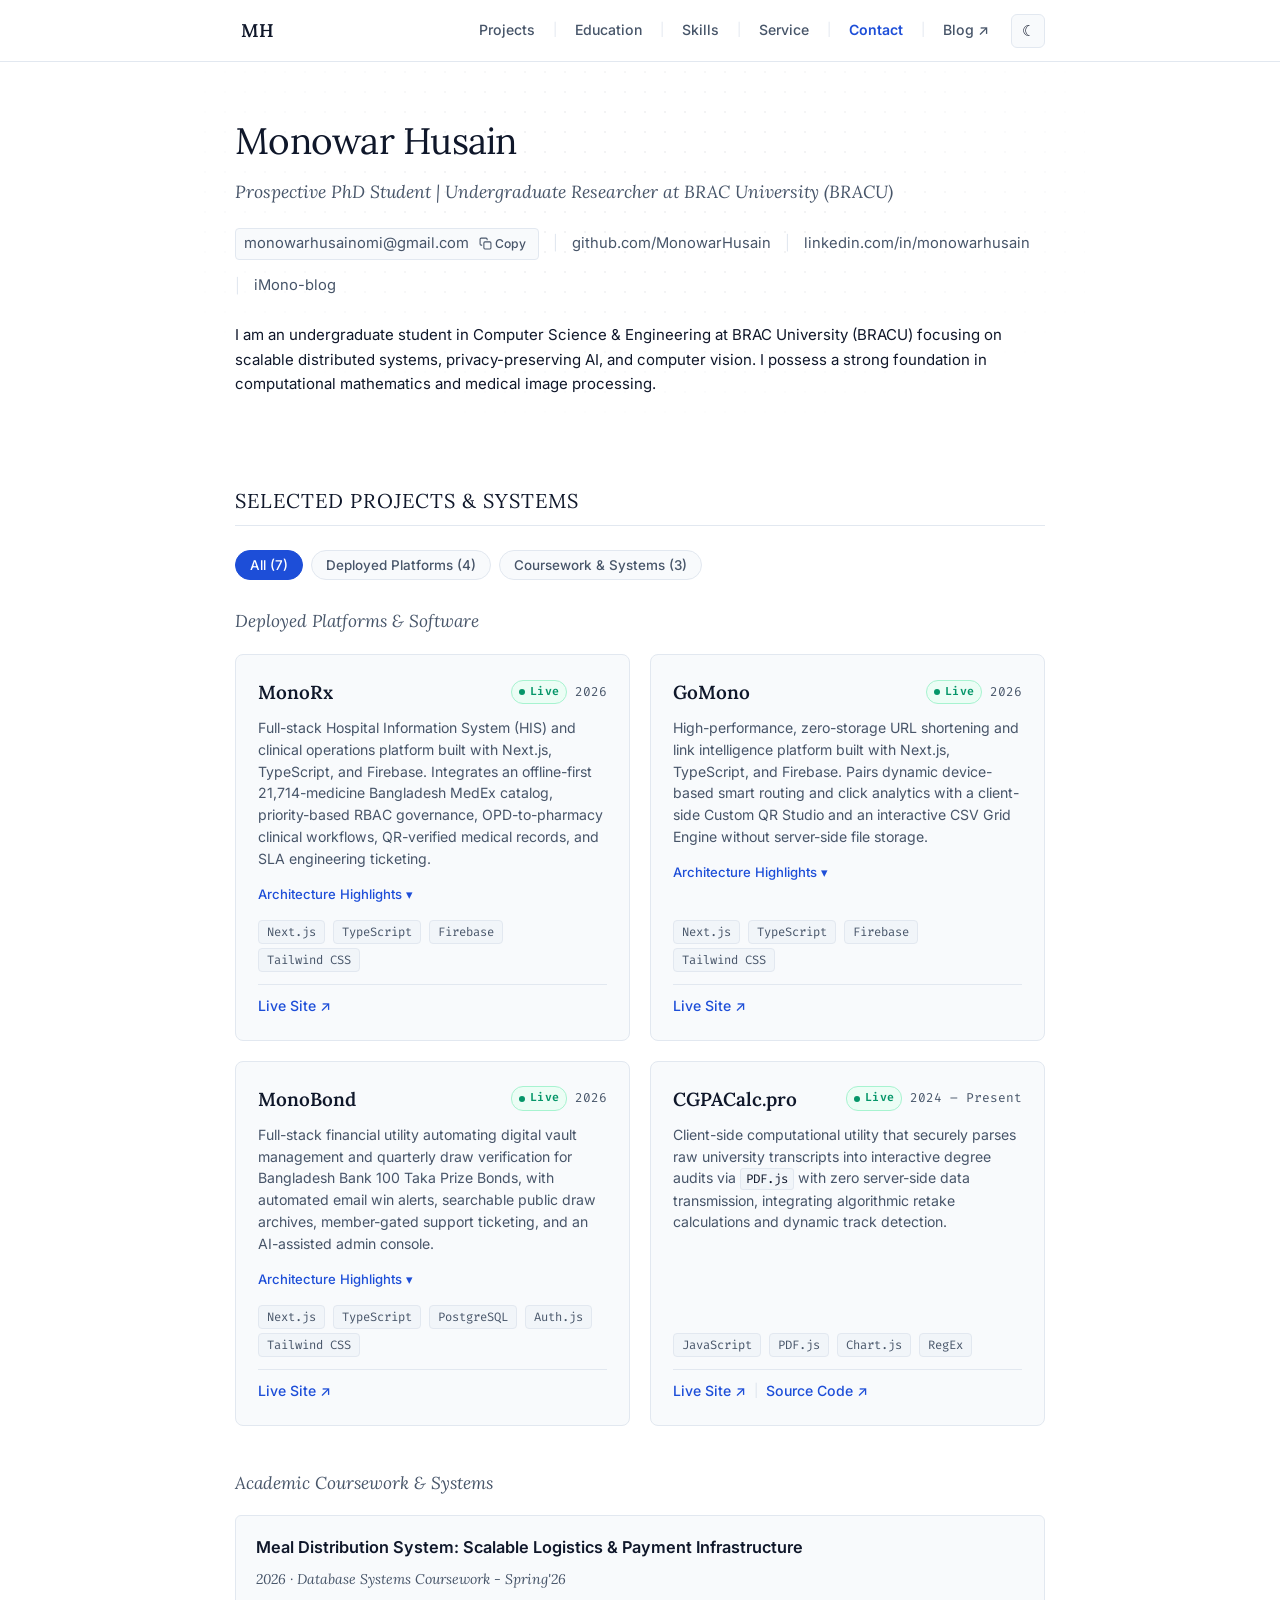
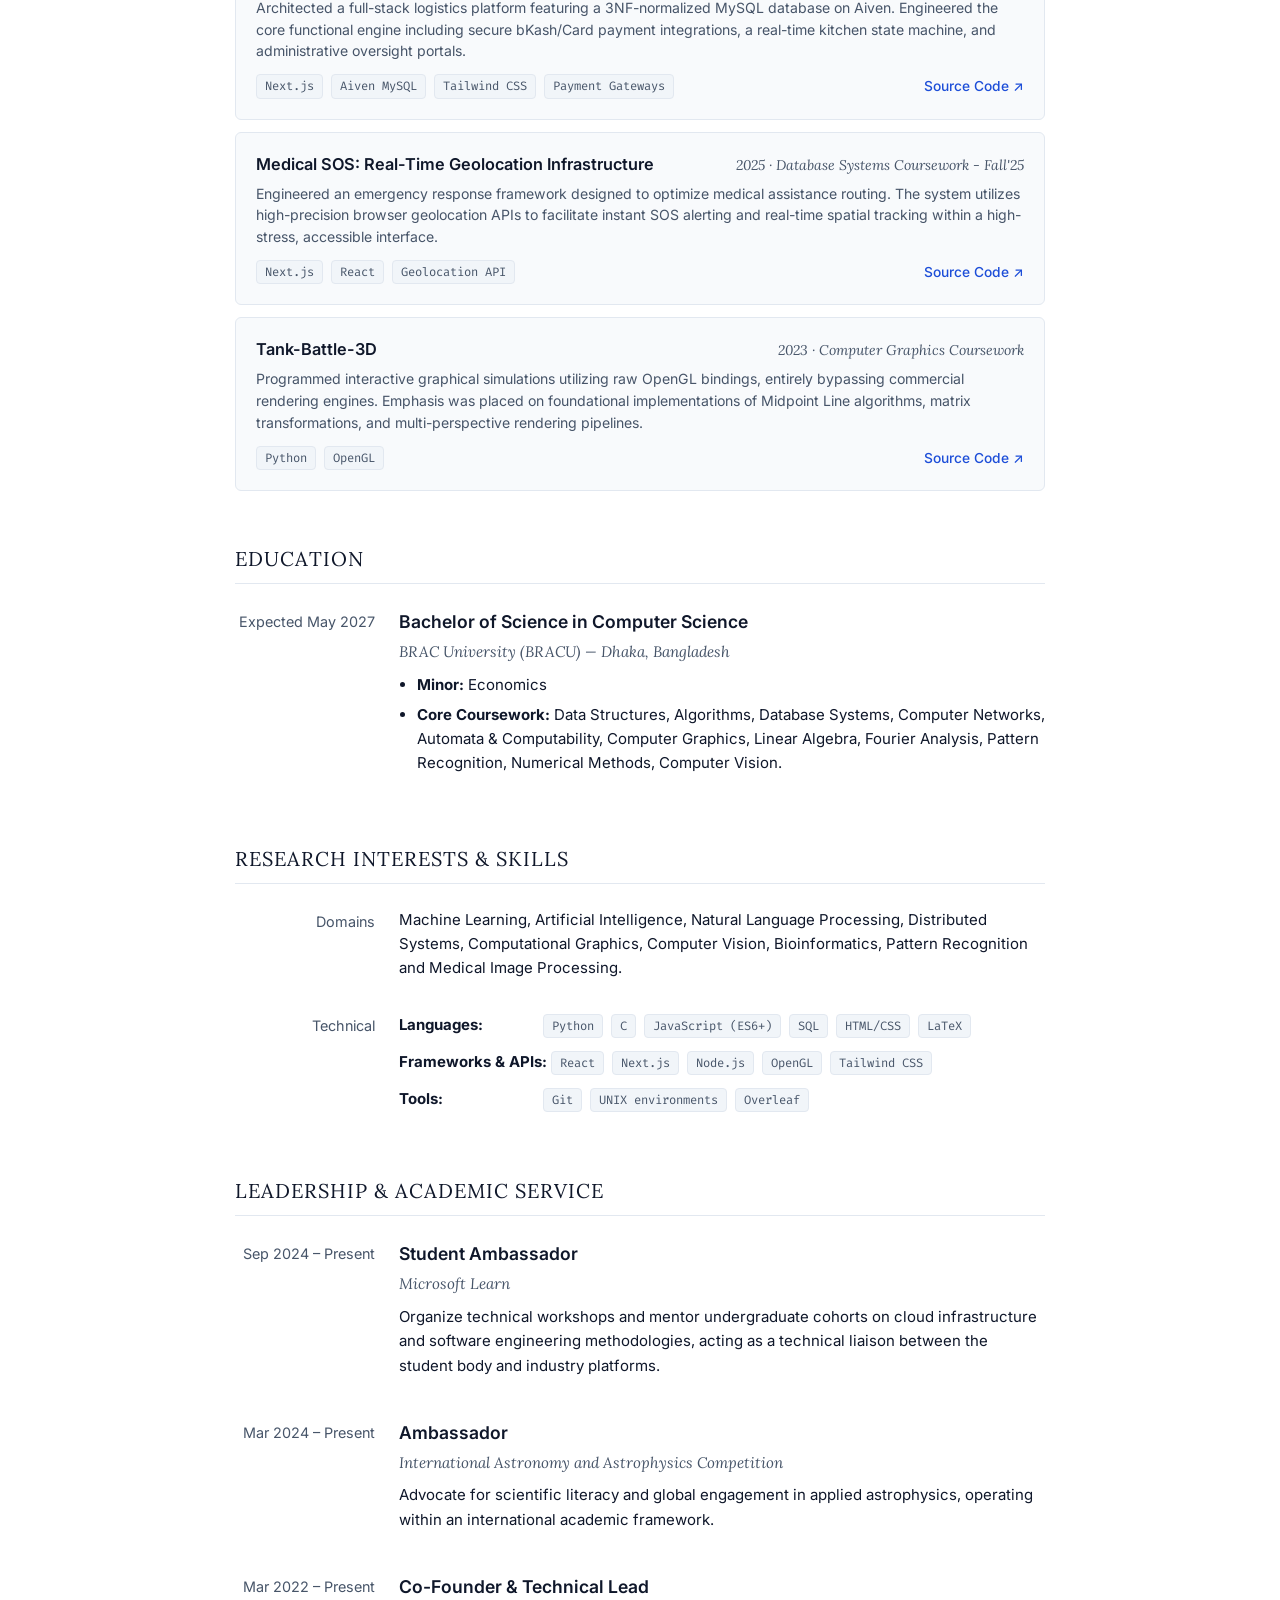
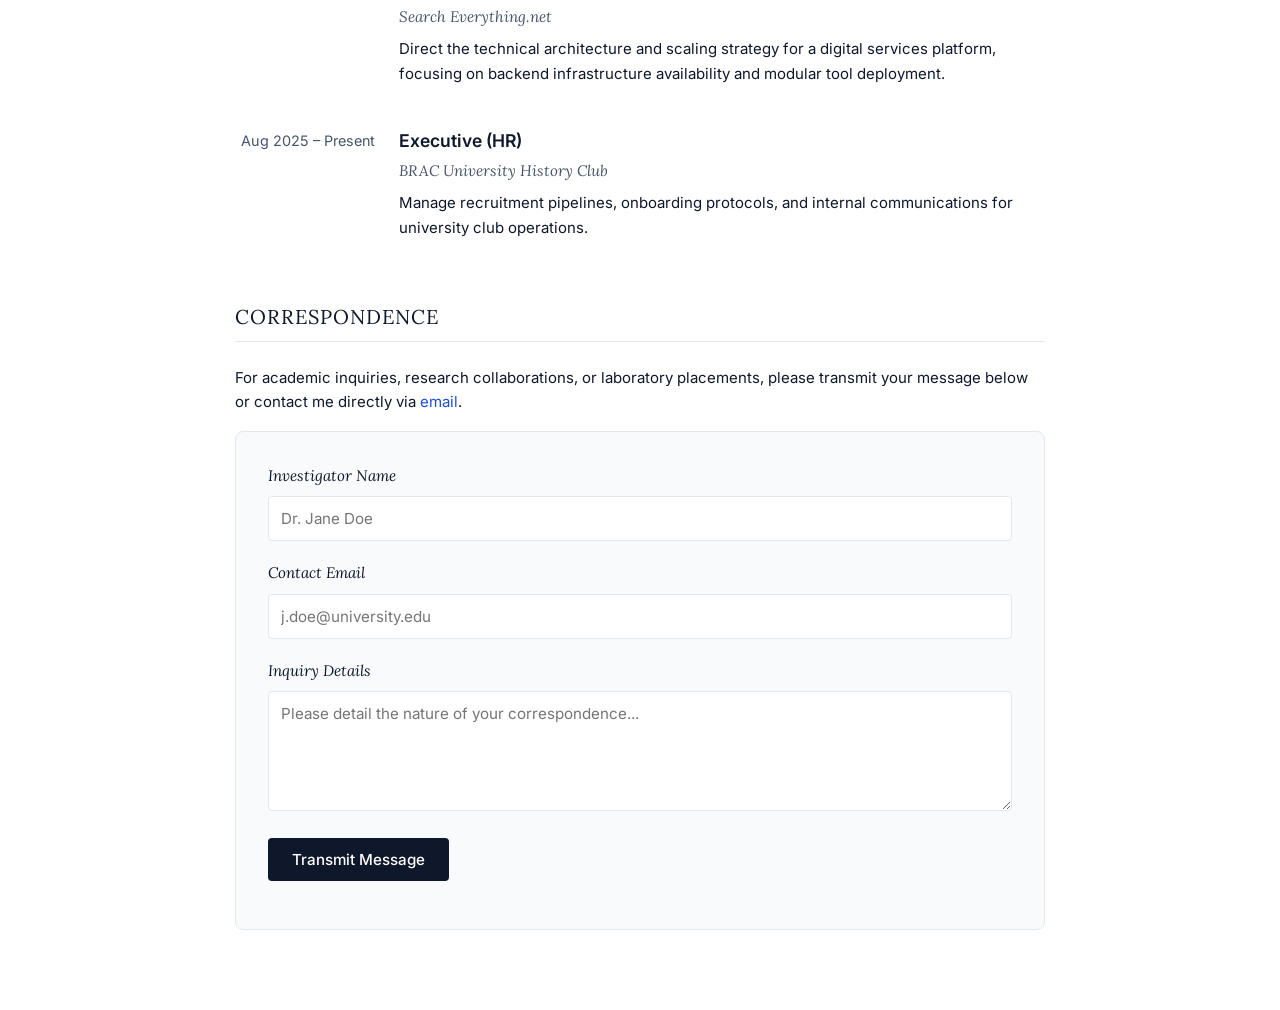
==== commit e903ddb3: "feat: add MonoRx platform card to portfolio" ====
--- a/index.html
+++ b/index.html
@@ -979,8 +979,8 @@
 
             <!-- Pill Filter Tabs -->
             <div class="filter-tabs" role="tablist" aria-label="Project Filtering Tabs">
-                <button type="button" class="filter-tab active" data-filter="all">All (6)</button>
-                <button type="button" class="filter-tab" data-filter="deployed">Deployed Platforms (3)</button>
+                <button type="button" class="filter-tab active" data-filter="all">All (7)</button>
+                <button type="button" class="filter-tab" data-filter="deployed">Deployed Platforms (4)</button>
                 <button type="button" class="filter-tab" data-filter="coursework">Coursework &amp; Systems (3)</button>
             </div>
 
@@ -988,6 +988,42 @@
             <div class="project-tier" data-type="deployed">
                 <h3 class="tier-title">Deployed Platforms &amp; Software</h3>
                 <div class="platform-grid">
+
+                    <!-- MonoRx -->
+                    <div class="platform-card">
+                        <div>
+                            <div class="card-header">
+                                <h4 class="card-title">MonoRx</h4>
+                                <div style="display: flex; align-items: center; gap: 8px;">
+                                    <span class="live-badge"><span class="live-dot"></span> Live</span>
+                                    <span class="card-meta">2026</span>
+                                </div>
+                            </div>
+                            <p class="card-desc">Full-stack Hospital Information System (HIS) and clinical operations platform built with Next.js, TypeScript, and Firebase. Integrates an offline-first 21,714-medicine Bangladesh MedEx catalog, priority-based RBAC governance, OPD-to-pharmacy clinical workflows, QR-verified medical records, and SLA engineering ticketing.</p>
+                            
+                            <button type="button" class="expand-toggle" aria-expanded="false" data-target="monorx-details">
+                                <span>Architecture Highlights</span> <span class="toggle-icon">▾</span>
+                            </button>
+                            <div id="monorx-details" class="architecture-drawer">
+                                <ul>
+                                    <li><strong>Offline-First 21.7k MedEx Catalog &amp; Safety Engine:</strong> Compiles 21,714 commercial medicines into a compressed indexed JSON engine for sub-5ms multi-token autocomplete, generic brand equivalents, BDT pricing, and real-time drug-allergy cross-reactivity alerts.</li>
+                                    <li><strong>8-Role Priority RBAC &amp; Immutable Audit Trail:</strong> Enforces a 0-indexed authority hierarchy (P0 Super Admin, P1 read-only Admin Oversight, and P2–P7 departmental workstations) backed by Firestore security rules and tamper-proof login, print, and CRUD audit logs.</li>
+                                    <li><strong>End-to-End Clinical, Billing &amp; SLA Suite:</strong> Connects OPD queue management, digital prescriptions, gender-aware pathology reporting, batch pharmacy inventory, BDT invoicing, zero-auth public QR document verification, and Alt+T biomedical/IT SLA ticketing.</li>
+                                </ul>
+                            </div>
+                        </div>
+                        <div class="card-bottom">
+                            <div class="card-tags">
+                                <span class="tech-pill">Next.js</span>
+                                <span class="tech-pill">TypeScript</span>
+                                <span class="tech-pill">Firebase</span>
+                                <span class="tech-pill">Tailwind CSS</span>
+                            </div>
+                            <div class="card-actions">
+                                <a href="https://rx.mono.bro.bd" target="_blank" rel="noopener noreferrer">Live Site ↗</a>
+                            </div>
+                        </div>
+                    </div>
 
                     <!-- GoMono -->
                     <div class="platform-card">
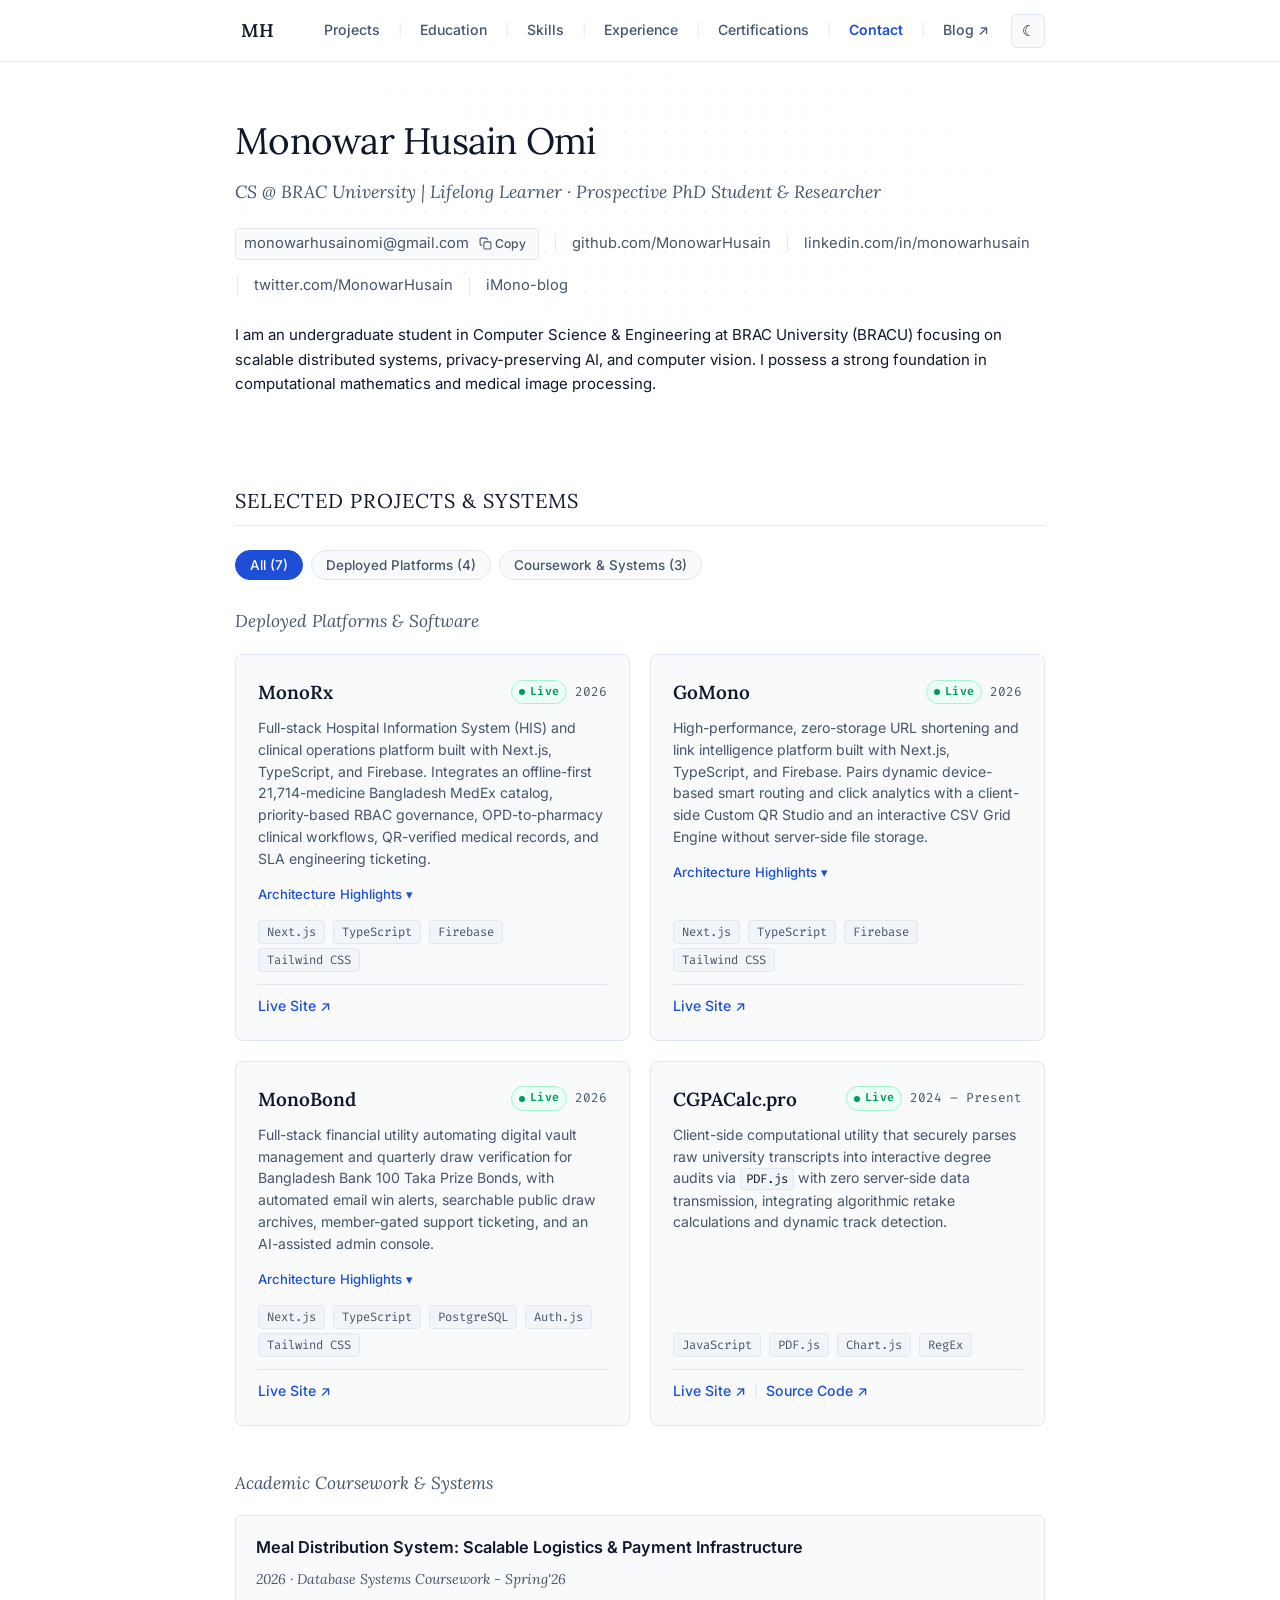
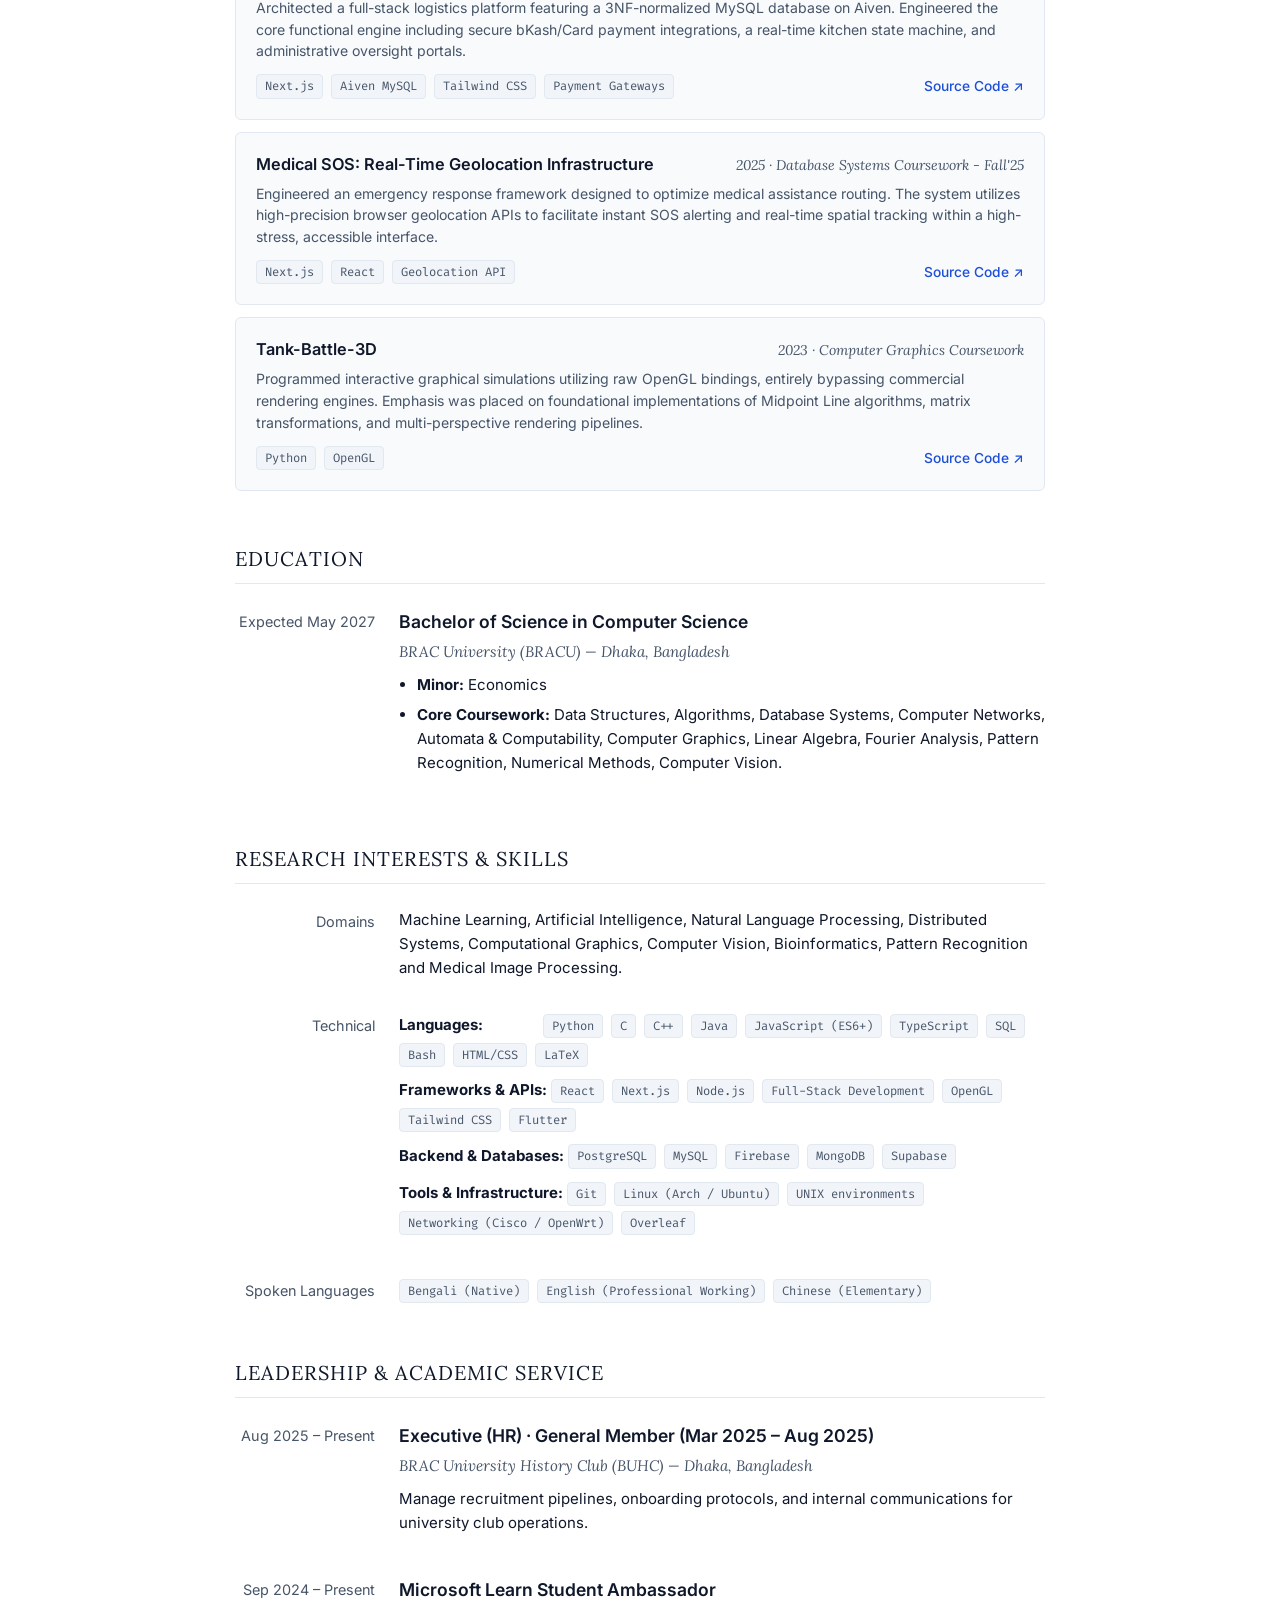
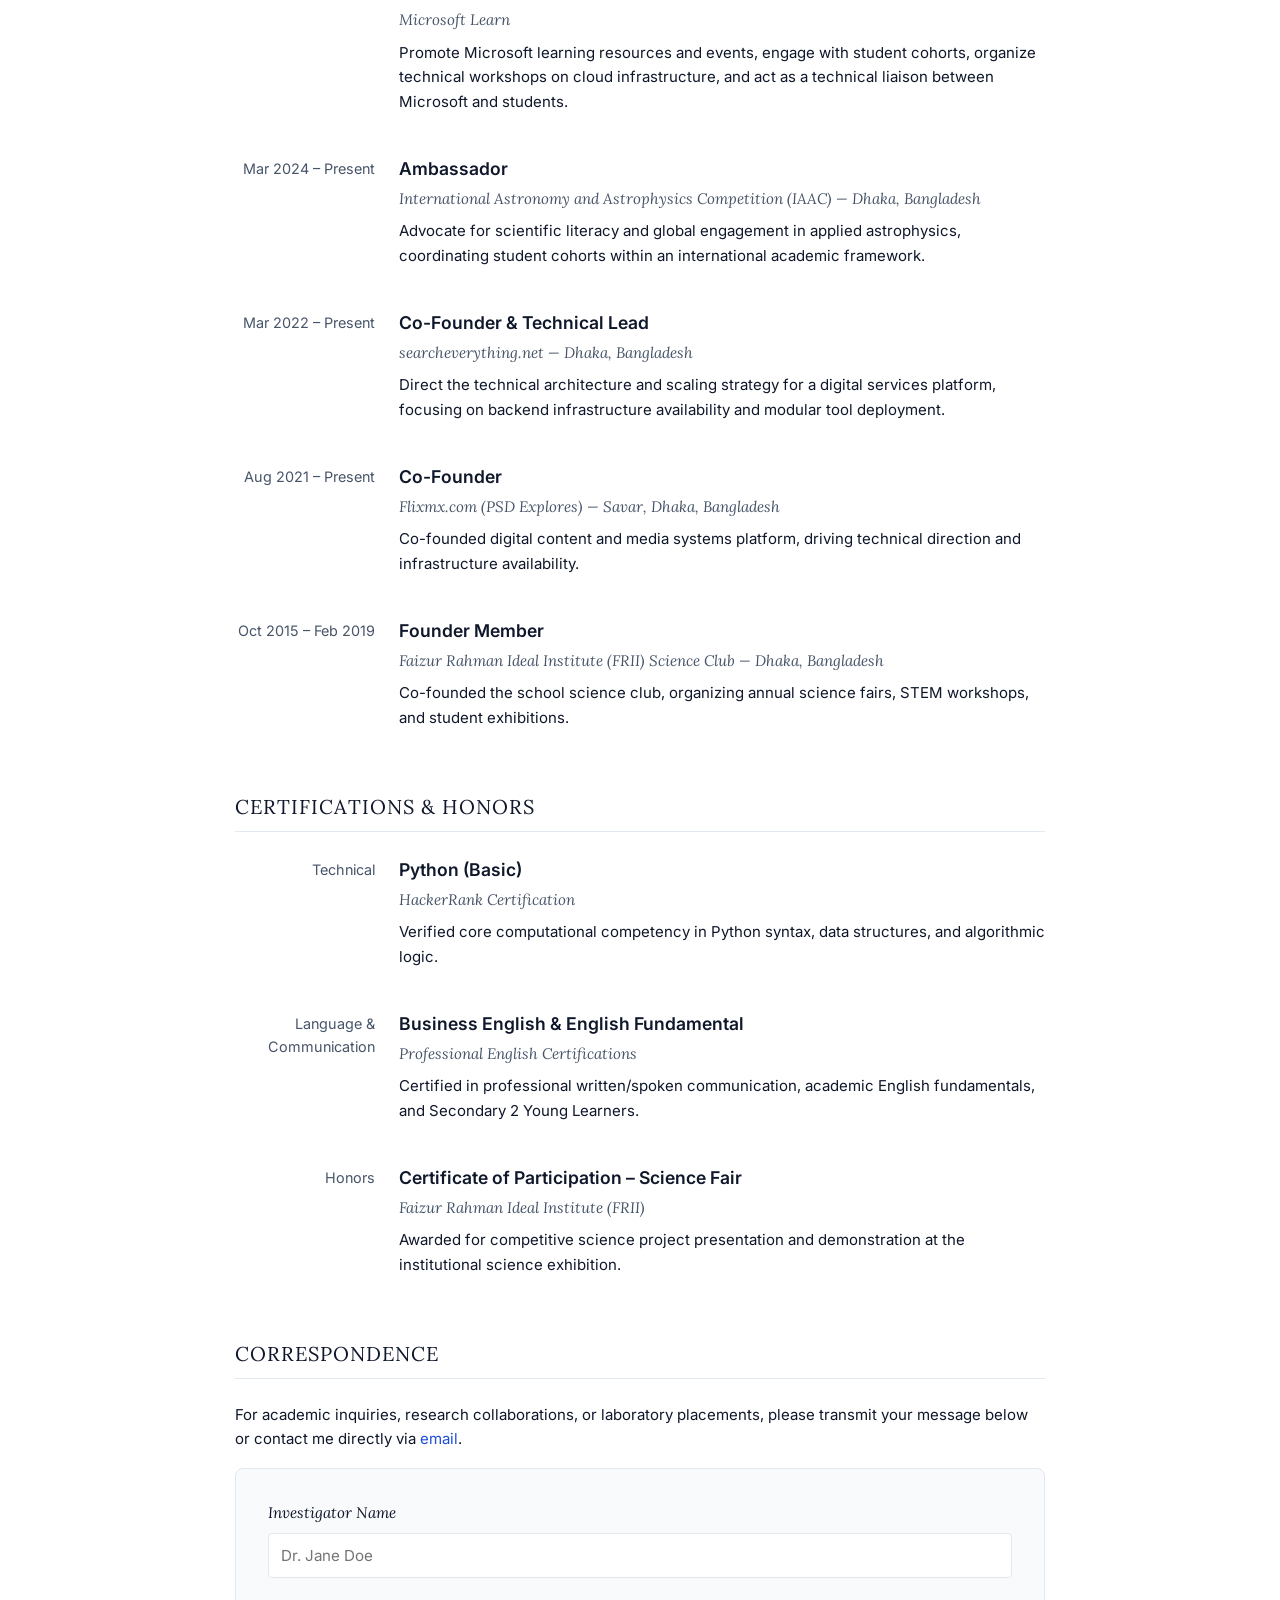
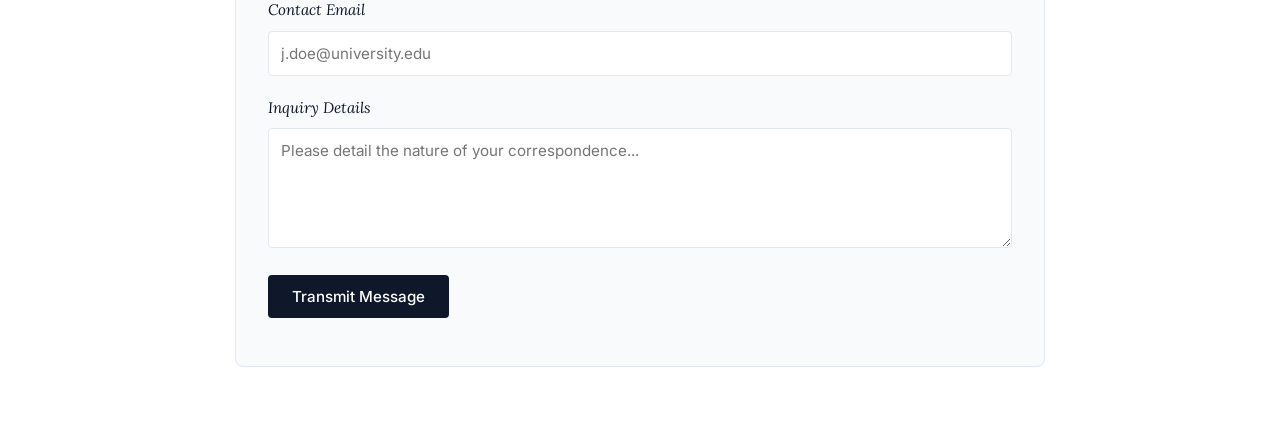
==== commit 9560f1aa: "refactor: modularize index.html into sections, css, and js modules with profile sync" ====
--- a/index.html
+++ b/index.html
@@ -9,7 +9,7 @@
     <title>Monowar Husain | BRAC University (BRACU) Researcher &amp; Engineer</title>
     <meta name="title" content="Monowar Husain | BRAC University (BRACU) Researcher &amp; Engineer" />
     <meta name="description" content="Personal portfolio and academic profile of Monowar Husain, Computer Science student and researcher at BRAC University (BRACU). Focusing on computer vision, machine learning, and scalable systems." />
-    <meta name="keywords" content="Monowar Husain, Monowar BRACU, BRAC University, Monowar Husain BRACU, Computer Vision, Machine Learning, CSE BRACU, Research Portfolio" />
+    <meta name="keywords" content="Monowar Husain, Monowar Husain Omi, Monowar BRACU, BRAC University, Monowar Husain BRACU, Computer Vision, Machine Learning, CSE BRACU, Research Portfolio" />
     <meta name="author" content="Monowar Husain" />
     <meta name="robots" content="index, follow" />
     <link rel="canonical" href="https://monowarhusain.github.io/" />
@@ -32,7 +32,7 @@
       "@context": "https://schema.org",
       "@type": "Person",
       "name": "Monowar Husain",
-      "alternateName": ["Monowar BRACU", "Monowar Husain BRACU"],
+      "alternateName": ["Monowar Husain Omi", "Monowar BRACU", "Monowar Husain BRACU"],
       "url": "https://monowarhusain.github.io/",
       "jobTitle": "Undergraduate Researcher & Software Engineer",
       "worksFor": {
@@ -47,14 +47,15 @@
       },
       "sameAs": [
         "https://github.com/MonowarHusain",
-        "https://www.linkedin.com/in/monowarhusain/",
+        "https://www.linkedin.com/in/monowarhusain",
+        "https://twitter.com/MonowarHusain",
         "https://cgpacalc.pro.bd",
         "https://monowarhusain.github.io/iMono-blog/"
       ]
     }
     </script>
 
-    <!-- Theme Initialization (prevents FOUC) -->
+    <!-- Theme Initialization (Prevents FOUC) -->
     <script>
         (function () {
             const savedTheme = localStorage.getItem('theme');
@@ -64,1433 +65,51 @@
         })();
     </script>
 
+    <!-- Typography Fonts -->
     <link rel="preconnect" href="https://fonts.googleapis.com">
     <link rel="preconnect" href="https://fonts.gstatic.com" crossorigin>
     <link
         href="https://fonts.googleapis.com/css2?family=Fira+Code:wght@400;500;600&family=Inter:wght@400;500;600;700&family=Lora:ital,wght@0,400;0,500;0,600;1,400&display=swap"
         rel="stylesheet">
 
-    <style>
-        /* --- Design System & CSS Variables --- */
-        :root {
-            --bg: #ffffff;
-            --surface: #f8fafc;
-            --text-main: #0f172a;
-            --text-muted: #475569;
-            --accent: #1d4ed8;
-            --accent-hover: #1e40af;
-            --border: #e2e8f0;
-            --rule-color: #e2e8f0;
-            --card-bg: #fcfcfc;
-            --badge-bg: #ecfdf5;
-            --badge-text: #059669;
-            --badge-border: #a7f3d0;
-            --tag-bg: #f1f5f9;
-            --tag-border: #e2e8f0;
-            --tag-text: #475569;
-            --dot-color: rgba(15, 23, 42, 0.05);
-            --toast-bg: #0f172a;
-            --toast-text: #ffffff;
-            --nav-bg: rgba(255, 255, 255, 0.85);
-            --shadow-subtle: 0 4px 16px rgba(0, 0, 0, 0.05);
-            --shadow-lift: 0 8px 24px rgba(0, 0, 0, 0.08);
-        }
-
-        [data-theme="dark"] {
-            --bg: #0b0f17;
-            --surface: #111827;
-            --text-main: #f1f5f9;
-            --text-muted: #94a3b8;
-            --accent: #60a5fa;
-            --accent-hover: #93c5fd;
-            --border: #1e293b;
-            --rule-color: #1e293b;
-            --card-bg: #111827;
-            --badge-bg: rgba(16, 185, 129, 0.12);
-            --badge-text: #34d399;
-            --badge-border: rgba(16, 185, 129, 0.3);
-            --tag-bg: #1e293b;
-            --tag-border: #334155;
-            --tag-text: #94a3b8;
-            --dot-color: rgba(241, 245, 249, 0.05);
-            --toast-bg: #1e293b;
-            --toast-text: #f1f5f9;
-            --nav-bg: rgba(11, 15, 23, 0.85);
-            --shadow-subtle: 0 4px 16px rgba(0, 0, 0, 0.35);
-            --shadow-lift: 0 8px 24px rgba(0, 0, 0, 0.45);
-        }
-
-        * {
-            box-sizing: border-box;
-            margin: 0;
-            padding: 0;
-        }
-
-        html {
-            scroll-behavior: smooth;
-        }
-
-        body {
-            font-family: 'Inter', -apple-system, BlinkMacSystemFont, sans-serif;
-            background-color: var(--bg);
-            color: var(--text-main);
-            line-height: 1.6;
-            font-size: 15px;
-            -webkit-font-smoothing: antialiased;
-            transition: background-color 0.25s ease, color 0.25s ease;
-            position: relative;
-        }
-
-        /* --- Reading Progress Bar --- */
-        #reading-progress {
-            position: fixed;
-            top: 0;
-            left: 0;
-            height: 2px;
-            width: 0%;
-            background-color: var(--accent);
-            z-index: 1000;
-            transition: width 0.08s ease-out;
-        }
-
-        /* --- Sticky Frosted-Glass Navbar --- */
-        .sticky-nav {
-            position: sticky;
-            top: 0;
-            z-index: 100;
-            backdrop-filter: blur(10px);
-            -webkit-backdrop-filter: blur(10px);
-            background: var(--nav-bg);
-            border-bottom: 1px solid var(--border);
-            transition: background-color 0.25s ease, border-color 0.25s ease;
-        }
-
-        .nav-inner {
-            max-width: 850px;
-            margin: 0 auto;
-            padding: 12px 20px;
-            display: flex;
-            justify-content: space-between;
-            align-items: center;
-        }
-
-        .nav-monogram {
-            font-family: 'Lora', serif;
-            font-size: 1.15rem;
-            font-weight: 600;
-            color: var(--text-main);
-            text-decoration: none;
-            letter-spacing: -0.02em;
-            padding: 4px 6px;
-            border-radius: 4px;
-            transition: color 0.15s ease, background-color 0.15s ease;
-        }
-
-        .nav-monogram:hover {
-            color: var(--accent);
-            text-decoration: none;
-        }
-
-        .nav-right {
-            display: flex;
-            align-items: center;
-            gap: 16px;
-        }
-
-        .nav-links {
-            display: flex;
-            align-items: center;
-            gap: 12px;
-            font-size: 0.88rem;
-        }
-
-        .nav-links a {
-            color: var(--text-muted);
-            text-decoration: none;
-            font-weight: 500;
-            padding: 4px 6px;
-            border-radius: 4px;
-            transition: color 0.15s ease, background-color 0.15s ease;
-        }
-
-        .nav-links a:hover {
-            color: var(--accent);
-            text-decoration: none;
-        }
-
-        .nav-links a.active {
-            color: var(--accent);
-            font-weight: 600;
-        }
-
-        .nav-sep {
-            color: var(--border);
-            font-size: 0.8rem;
-            user-select: none;
-        }
-
-        .theme-toggle-btn {
-            background: var(--surface);
-            border: 1px solid var(--border);
-            color: var(--text-main);
-            width: 34px;
-            height: 34px;
-            border-radius: 6px;
-            display: inline-flex;
-            align-items: center;
-            justify-content: center;
-            cursor: pointer;
-            font-size: 0.95rem;
-            transition: all 0.2s ease;
-        }
-
-        .theme-toggle-btn:hover {
-            border-color: var(--accent);
-            color: var(--accent);
-            transform: scale(1.05);
-        }
-
-        /* --- Main Document Container --- */
-        .document {
-            max-width: 850px;
-            margin: 0 auto;
-            padding: 40px 20px 80px 20px;
-        }
-
-        a {
-            color: var(--accent);
-            text-decoration: none;
-            transition: color 0.15s ease;
-        }
-
-        a:hover {
-            text-decoration: underline;
-        }
-
-        /* Typography */
-        h1, h2, h3, h4 {
-            font-family: 'Lora', serif;
-            font-weight: normal;
-        }
-
-        h1 {
-            font-size: 2.3rem;
-            margin-bottom: 8px;
-            color: var(--text-main);
-            letter-spacing: -0.02em;
-        }
-
-        h2 {
-            font-size: 1.25rem;
-            text-transform: uppercase;
-            letter-spacing: 0.05em;
-            margin: 52px 0 24px 0;
-            padding-bottom: 8px;
-            border-bottom: 1px solid var(--rule-color);
-            color: var(--text-main);
-        }
-
-        .subtitle {
-            font-family: 'Lora', serif;
-            font-size: 1.1rem;
-            color: var(--text-muted);
-            font-style: italic;
-            margin-bottom: 22px;
-            line-height: 1.5;
-        }
-
-        p {
-            margin-bottom: 16px;
-            color: var(--text-main);
-            text-align: left;
-            line-height: 1.65;
-        }
-
-        code {
-            font-family: 'Fira Code', monospace;
-            font-size: 0.88em;
-            background: var(--tag-bg);
-            color: var(--text-main);
-            padding: 2px 5px;
-            border-radius: 3px;
-            border: 1px solid var(--tag-border);
-        }
-
-        /* --- Hero Section & Radial Dot Grid --- */
-        .hero-section {
-            position: relative;
-            padding: 10px 0 20px 0;
-            margin-bottom: 30px;
-        }
-
-        .hero-bg-grid {
-            position: absolute;
-            inset: -40px -40px -20px -40px;
-            background-image: radial-gradient(var(--dot-color) 1.5px, transparent 1.5px);
-            background-size: 20px 20px;
-            mask-image: radial-gradient(ellipse 75% 75% at 50% 35%, black 30%, transparent 80%);
-            -webkit-mask-image: radial-gradient(ellipse 75% 75% at 50% 35%, black 30%, transparent 80%);
-            pointer-events: none;
-            z-index: 0;
-        }
-
-        .hero-content {
-            position: relative;
-            z-index: 1;
-        }
-
-        /* Contact Header & Interactive Copy Button */
-        .contact-info {
-            display: flex;
-            flex-wrap: wrap;
-            align-items: center;
-            gap: 14px;
-            font-size: 0.92rem;
-            margin-bottom: 24px;
-            font-family: 'Inter', monospace;
-        }
-
-        .contact-info a {
-            color: var(--text-muted);
-            border-bottom: 1px solid transparent;
-        }
-
-        .contact-info a:hover {
-            color: var(--accent);
-            border-bottom: 1px solid var(--accent);
-            text-decoration: none;
-        }
-
-        .email-pill {
-            display: inline-flex;
-            align-items: center;
-            gap: 6px;
-            background: var(--surface);
-            border: 1px solid var(--border);
-            padding: 3px 8px;
-            border-radius: 4px;
-        }
-
-        .email-pill a {
-            color: var(--text-muted);
-        }
-
-        .copy-email-btn {
-            background: none;
-            border: none;
-            color: var(--text-muted);
-            cursor: pointer;
-            display: inline-flex;
-            align-items: center;
-            gap: 3px;
-            padding: 2px 4px;
-            border-radius: 3px;
-            font-size: 0.76rem;
-            font-family: 'Inter', sans-serif;
-            font-weight: 500;
-            transition: all 0.15s ease;
-        }
-
-        .copy-email-btn:hover {
-            background: var(--tag-bg);
-            color: var(--accent);
-        }
-
-        .copy-email-btn svg {
-            width: 13px;
-            height: 13px;
-        }
-
-        .separator {
-            color: var(--border);
-        }
-
-        /* --- CV Grid Layout (Education, Skills, Service) --- */
-        .cv-entry {
-            display: grid;
-            grid-template-columns: 140px 1fr;
-            gap: 24px;
-            margin-bottom: 32px;
-        }
-
-        .cv-meta {
-            font-size: 0.9rem;
-            color: var(--text-muted);
-            text-align: right;
-            padding-top: 2px;
-        }
-
-        .cv-content h3 {
-            font-size: 1.1rem;
-            font-weight: 600;
-            margin-bottom: 4px;
-            font-family: 'Inter', sans-serif;
-            color: var(--text-main);
-        }
-
-        .cv-content .org {
-            font-style: italic;
-            color: var(--text-muted);
-            margin-bottom: 8px;
-            font-size: 0.95rem;
-            font-family: 'Lora', serif;
-        }
-
-        .cv-content p {
-            text-align: left;
-            margin-bottom: 8px;
-            color: var(--text-main);
-        }
-
-        ul {
-            margin-left: 18px;
-            margin-bottom: 16px;
-        }
-
-        li {
-            margin-bottom: 6px;
-            color: var(--text-main);
-        }
-
-        /* --- Tech Pills --- */
-        .tech-pill {
-            font-family: 'Fira Code', monospace;
-            font-size: 0.76rem;
-            color: var(--tag-text);
-            background: var(--tag-bg);
-            border: 1px solid var(--tag-border);
-            padding: 2px 8px;
-            border-radius: 4px;
-            display: inline-block;
-            margin: 2px 4px 2px 0;
-            line-height: 1.5;
-            vertical-align: middle;
-        }
-
-        .skills-group {
-            margin-bottom: 8px;
-        }
-
-        .skills-group strong {
-            display: inline-block;
-            min-width: 140px;
-            color: var(--text-main);
-            margin-bottom: 4px;
-        }
-
-        /* --- Interactive Projects Section --- */
-        /* Filter Tabs */
-        .filter-tabs {
-            display: flex;
-            gap: 8px;
-            margin-bottom: 28px;
-            flex-wrap: wrap;
-        }
-
-        .filter-tab {
-            background: var(--surface);
-            border: 1px solid var(--border);
-            color: var(--text-muted);
-            padding: 6px 14px;
-            border-radius: 20px;
-            font-size: 0.84rem;
-            font-family: 'Inter', sans-serif;
-            font-weight: 500;
-            cursor: pointer;
-            transition: all 0.15s ease;
-        }
-
-        .filter-tab:hover {
-            color: var(--text-main);
-            border-color: var(--accent);
-        }
-
-        .filter-tab.active {
-            background: var(--accent);
-            color: #ffffff;
-            border-color: var(--accent);
-        }
-
-        /* Subsections */
-        .project-tier {
-            margin-bottom: 44px;
-            transition: opacity 0.2s ease;
-        }
-
-        .tier-title {
-            font-family: 'Lora', serif;
-            font-size: 1.08rem;
-            font-style: italic;
-            color: var(--text-muted);
-            margin-bottom: 18px;
-            display: flex;
-            align-items: center;
-            gap: 8px;
-        }
-
-        /* Tier 1: Deployed Platforms (Card Grid) */
-        .platform-grid {
-            display: grid;
-            grid-template-columns: repeat(2, 1fr);
-            gap: 20px;
-        }
-
-        .platform-card {
-            background: var(--surface);
-            border: 1px solid var(--border);
-            border-radius: 8px;
-            padding: 22px;
-            display: flex;
-            flex-direction: column;
-            justify-content: space-between;
-            text-align: left;
-            transition: transform 0.2s ease, box-shadow 0.2s ease, border-color 0.2s ease;
-        }
-
-        .platform-card:hover {
-            transform: translateY(-2px);
-            box-shadow: var(--shadow-lift);
-            border-color: var(--accent);
-        }
-
-        .card-header {
-            display: flex;
-            justify-content: space-between;
-            align-items: center;
-            margin-bottom: 10px;
-            gap: 8px;
-        }
-
-        .card-title {
-            font-family: 'Lora', serif;
-            font-size: 1.18rem;
-            font-weight: 600;
-            color: var(--text-main);
-        }
-
-        .live-badge {
-            display: inline-flex;
-            align-items: center;
-            gap: 5px;
-            font-size: 0.72rem;
-            font-weight: 600;
-            font-family: 'Fira Code', monospace;
-            color: var(--badge-text);
-            background: var(--badge-bg);
-            border: 1px solid var(--badge-border);
-            padding: 2px 7px;
-            border-radius: 12px;
-            letter-spacing: 0.02em;
-        }
-
-        .live-dot {
-            width: 6px;
-            height: 6px;
-            background: currentColor;
-            border-radius: 50%;
-            display: inline-block;
-        }
-
-        .card-meta {
-            font-family: 'Fira Code', monospace;
-            font-size: 0.8rem;
-            color: var(--text-muted);
-            white-space: nowrap;
-        }
-
-        .card-desc {
-            font-size: 0.88rem;
-            color: var(--text-muted);
-            line-height: 1.55;
-            margin-bottom: 12px;
-            text-align: left;
-        }
-
-        /* Expandable Accordion Button & Details */
-        .expand-toggle {
-            background: none;
-            border: none;
-            color: var(--accent);
-            font-size: 0.82rem;
-            font-family: 'Inter', sans-serif;
-            font-weight: 500;
-            cursor: pointer;
-            padding: 2px 0 6px 0;
-            display: inline-flex;
-            align-items: center;
-            gap: 4px;
-            transition: color 0.15s ease;
-        }
-
-        .expand-toggle:hover {
-            color: var(--accent-hover);
-            text-decoration: underline;
-        }
-
-        .architecture-drawer {
-            display: none;
-            background: var(--bg);
-            border: 1px solid var(--border);
-            border-radius: 6px;
-            padding: 12px 14px;
-            margin-bottom: 14px;
-            font-size: 0.83rem;
-            line-height: 1.5;
-        }
-
-        .architecture-drawer.open {
-            display: block;
-            animation: fadeIn 0.2s ease-out;
-        }
-
-        .architecture-drawer ul {
-            margin: 0 0 0 16px;
-            padding: 0;
-        }
-
-        .architecture-drawer li {
-            margin-bottom: 6px;
-            color: var(--text-muted);
-        }
-
-        .architecture-drawer li strong {
-            color: var(--text-main);
-        }
-
-        .card-bottom {
-            margin-top: auto;
-            padding-top: 10px;
-        }
-
-        .card-tags {
-            margin-bottom: 10px;
-        }
-
-        .card-actions {
-            display: flex;
-            align-items: center;
-            gap: 8px;
-            font-size: 0.88rem;
-            font-weight: 500;
-            padding-top: 10px;
-            border-top: 1px solid var(--border);
-        }
-
-        .action-sep {
-            color: var(--border);
-            font-size: 0.8rem;
-        }
-
-        /* Tier 2: Academic Coursework & Systems */
-        .coursework-list {
-            display: flex;
-            flex-direction: column;
-            gap: 12px;
-        }
-
-        .coursework-row {
-            background: var(--surface);
-            border: 1px solid var(--border);
-            border-radius: 6px;
-            padding: 18px 20px;
-            transition: border-color 0.2s ease, box-shadow 0.2s ease;
-        }
-
-        .coursework-row:hover {
-            border-color: var(--accent);
-            box-shadow: var(--shadow-subtle);
-        }
-
-        .coursework-header {
-            display: flex;
-            justify-content: space-between;
-            align-items: baseline;
-            flex-wrap: wrap;
-            gap: 8px;
-            margin-bottom: 6px;
-        }
-
-        .coursework-title {
-            font-family: 'Inter', sans-serif;
-            font-size: 1.02rem;
-            font-weight: 600;
-            color: var(--text-main);
-        }
-
-        .coursework-meta {
-            font-family: 'Lora', serif;
-            font-style: italic;
-            font-size: 0.88rem;
-            color: var(--text-muted);
-        }
-
-        .coursework-desc {
-            font-size: 0.88rem;
-            color: var(--text-muted);
-            text-align: left;
-            margin-bottom: 10px;
-            line-height: 1.55;
-        }
-
-        .coursework-footer {
-            display: flex;
-            justify-content: space-between;
-            align-items: center;
-            flex-wrap: wrap;
-            gap: 8px;
-        }
-
-        .coursework-link {
-            font-size: 0.86rem;
-            font-weight: 500;
-            margin-left: auto;
-        }
-
-        /* --- Correspondence Form --- */
-        .correspondence-form {
-            background: var(--surface);
-            border: 1px solid var(--border);
-            padding: 32px;
-            margin-top: 16px;
-            border-radius: 8px;
-            transition: border-color 0.2s ease;
-        }
-
-        .form-group {
-            margin-bottom: 20px;
-        }
-
-        .form-group label {
-            display: block;
-            font-family: 'Lora', serif;
-            font-style: italic;
-            color: var(--text-main);
-            margin-bottom: 8px;
-            font-size: 0.95rem;
-        }
-
-        .form-group input,
-        .form-group textarea {
-            width: 100%;
-            padding: 12px;
-            background: var(--bg);
-            border: 1px solid var(--border);
-            font-family: 'Inter', sans-serif;
-            font-size: 0.95rem;
-            color: var(--text-main);
-            transition: border-color 0.2s ease;
-            border-radius: 4px;
-        }
-
-        .form-group input:focus,
-        .form-group textarea:focus {
-            outline: none;
-            border-color: var(--accent);
-        }
-
-        .form-group textarea {
-            resize: vertical;
-            min-height: 120px;
-        }
-
-        .submit-btn {
-            background: var(--text-main);
-            color: var(--bg);
-            border: none;
-            padding: 12px 24px;
-            font-family: 'Inter', sans-serif;
-            font-size: 0.95rem;
-            font-weight: 500;
-            cursor: pointer;
-            border-radius: 4px;
-            transition: background-color 0.2s ease, opacity 0.2s ease;
-        }
-
-        .submit-btn:hover {
-            background: var(--accent);
-            color: #ffffff;
-        }
-
-        #form-status {
-            margin-top: 16px;
-            font-size: 0.9rem;
-            font-family: 'Inter', sans-serif;
-            font-weight: 500;
-        }
-
-        /* --- Toast Notification --- */
-        .toast {
-            position: fixed;
-            bottom: 24px;
-            right: 24px;
-            background-color: var(--toast-bg);
-            color: var(--toast-text);
-            padding: 10px 18px;
-            border-radius: 6px;
-            font-size: 0.88rem;
-            font-weight: 500;
-            box-shadow: 0 10px 25px -5px rgba(0, 0, 0, 0.25), 0 8px 10px -6px rgba(0, 0, 0, 0.15);
-            border: 1px solid var(--border);
-            opacity: 0;
-            transform: translateY(12px);
-            pointer-events: none;
-            transition: opacity 0.2s ease, transform 0.2s ease;
-            z-index: 999;
-        }
-
-        .toast.show {
-            opacity: 1;
-            transform: translateY(0);
-        }
-
-        @keyframes fadeIn {
-            from {
-                opacity: 0;
-                transform: translateY(-4px);
-            }
-            to {
-                opacity: 1;
-                transform: translateY(0);
-            }
-        }
-
-        /* --- Responsive Styles (< 700px) --- */
-        @media (max-width: 700px) {
-            .nav-inner {
-                padding: 10px 16px;
-            }
-
-            .nav-links {
-                gap: 8px;
-                font-size: 0.82rem;
-            }
-
-            .document {
-                padding: 30px 16px 60px 16px;
-            }
-
-            .platform-grid {
-                grid-template-columns: 1fr;
-            }
-
-            .cv-entry {
-                grid-template-columns: 1fr;
-                gap: 6px;
-            }
-
-            .cv-meta {
-                text-align: left;
-                font-weight: 600;
-                color: var(--text-main);
-                padding-top: 0;
-            }
-
-            .contact-info {
-                gap: 10px;
-            }
-
-            .correspondence-form {
-                padding: 20px;
-            }
-
-            .coursework-footer {
-                flex-direction: column;
-                align-items: flex-start;
-            }
-
-            .coursework-link {
-                margin-left: 0;
-            }
-        }
-
-        @media (max-width: 540px) {
-            .nav-links a:not(.essential-link) {
-                display: none;
-            }
-        }
-    </style>
+    <!-- Modular Stylesheets -->
+    <link rel="stylesheet" href="assets/css/main.css">
+    <link rel="stylesheet" href="assets/css/animations.css">
 </head>
 
 <body>
 
-    <!-- Reading Progress Bar -->
-    <div id="reading-progress"></div>
+    <!-- Section Mount: Sticky Navigation & Progress Bar -->
+    <div id="section-navbar"></div>
 
-    <!-- Sticky Frosted-Glass Navbar -->
-    <nav class="sticky-nav" aria-label="Main Navigation">
-        <div class="nav-inner">
-            <a href="#" class="nav-monogram" title="Monowar Husain">MH</a>
-            <div class="nav-right">
-                <div class="nav-links">
-                    <a href="#projects" class="essential-link">Projects</a>
-                    <span class="nav-sep">|</span>
-                    <a href="#education">Education</a>
-                    <span class="nav-sep">|</span>
-                    <a href="#skills">Skills</a>
-                    <span class="nav-sep">|</span>
-                    <a href="#service">Service</a>
-                    <span class="nav-sep">|</span>
-                    <a href="#contact" class="essential-link">Contact</a>
-                    <span class="nav-sep">|</span>
-                    <a href="https://monowarhusain.github.io/iMono-blog/" target="_blank" rel="noopener noreferrer">Blog ↗</a>
-                </div>
-                <button type="button" class="theme-toggle-btn" id="theme-toggle" aria-label="Toggle dark/light theme" title="Toggle theme">☾</button>
-            </div>
-        </div>
-    </nav>
+    <main class="document">
+        <!-- Section Mount: Hero Header -->
+        <div id="section-hero"></div>
 
-    <div class="document">
+        <!-- Section Mount: Selected Projects & Systems -->
+        <div id="section-projects"></div>
 
-        <!-- Hero Section with Dot Grid -->
-        <header class="hero-section">
-            <div class="hero-bg-grid" aria-hidden="true"></div>
-            <div class="hero-content">
-                <h1>Monowar Husain</h1>
-                <div class="subtitle">Prospective PhD Student | Undergraduate Researcher at BRAC University (BRACU)</div>
+        <!-- Section Mount: Education -->
+        <div id="section-education"></div>
 
-                <div class="contact-info">
-                    <div class="email-pill">
-                        <a href="mailto:monowarhusainomi@gmail.com">monowarhusainomi@gmail.com</a>
-                        <button type="button" class="copy-email-btn" id="copy-email-btn" title="Copy email address" aria-label="Copy email">
-                            <svg viewBox="0 0 24 24" fill="none" stroke="currentColor" stroke-width="2" stroke-linecap="round" stroke-linejoin="round">
-                                <rect x="9" y="9" width="13" height="13" rx="2" ry="2"></rect>
-                                <path d="M5 15H4a2 2 0 0 1-2-2V4a2 2 0 0 1 2-2h9a2 2 0 0 1 2 2v1"></path>
-                            </svg>
-                            <span>Copy</span>
-                        </button>
-                    </div>
-                    <span class="separator">|</span>
-                    <a href="https://github.com/MonowarHusain" target="_blank" rel="noopener noreferrer">github.com/MonowarHusain</a>
-                    <span class="separator">|</span>
-                    <a href="https://www.linkedin.com/in/monowarhusain/" target="_blank" rel="noopener noreferrer">linkedin.com/in/monowarhusain</a>
-                    <span class="separator">|</span>
-                    <a href="https://monowarhusain.github.io/iMono-blog/" target="_blank" rel="noopener noreferrer">iMono-blog</a>
-                </div>
+        <!-- Section Mount: Research Interests & Skills -->
+        <div id="section-skills"></div>
 
-                <p>I am an undergraduate student in Computer Science &amp; Engineering at BRAC University (BRACU) focusing on scalable distributed systems,
-                    privacy-preserving AI, and computer vision. I possess a strong foundation in computational mathematics
-                    and medical image processing.</p>
-            </div>
-        </header>
+        <!-- Section Mount: Leadership & Academic Service -->
+        <div id="section-service"></div>
 
-        <!-- Interactive Projects Section -->
-        <section id="projects">
-            <h2>Selected Projects &amp; Systems</h2>
+        <!-- Section Mount: Certifications & Honors -->
+        <div id="section-certifications"></div>
 
-            <!-- Pill Filter Tabs -->
-            <div class="filter-tabs" role="tablist" aria-label="Project Filtering Tabs">
-                <button type="button" class="filter-tab active" data-filter="all">All (7)</button>
-                <button type="button" class="filter-tab" data-filter="deployed">Deployed Platforms (4)</button>
-                <button type="button" class="filter-tab" data-filter="coursework">Coursework &amp; Systems (3)</button>
-            </div>
+        <!-- Section Mount: Correspondence Contact -->
+        <div id="section-contact"></div>
+    </main>
 
-            <!-- Tier 1: Deployed Platforms & Software -->
-            <div class="project-tier" data-type="deployed">
-                <h3 class="tier-title">Deployed Platforms &amp; Software</h3>
-                <div class="platform-grid">
-
-                    <!-- MonoRx -->
-                    <div class="platform-card">
-                        <div>
-                            <div class="card-header">
-                                <h4 class="card-title">MonoRx</h4>
-                                <div style="display: flex; align-items: center; gap: 8px;">
-                                    <span class="live-badge"><span class="live-dot"></span> Live</span>
-                                    <span class="card-meta">2026</span>
-                                </div>
-                            </div>
-                            <p class="card-desc">Full-stack Hospital Information System (HIS) and clinical operations platform built with Next.js, TypeScript, and Firebase. Integrates an offline-first 21,714-medicine Bangladesh MedEx catalog, priority-based RBAC governance, OPD-to-pharmacy clinical workflows, QR-verified medical records, and SLA engineering ticketing.</p>
-                            
-                            <button type="button" class="expand-toggle" aria-expanded="false" data-target="monorx-details">
-                                <span>Architecture Highlights</span> <span class="toggle-icon">▾</span>
-                            </button>
-                            <div id="monorx-details" class="architecture-drawer">
-                                <ul>
-                                    <li><strong>Offline-First 21.7k MedEx Catalog &amp; Safety Engine:</strong> Compiles 21,714 commercial medicines into a compressed indexed JSON engine for sub-5ms multi-token autocomplete, generic brand equivalents, BDT pricing, and real-time drug-allergy cross-reactivity alerts.</li>
-                                    <li><strong>8-Role Priority RBAC &amp; Immutable Audit Trail:</strong> Enforces a 0-indexed authority hierarchy (P0 Super Admin, P1 read-only Admin Oversight, and P2–P7 departmental workstations) backed by Firestore security rules and tamper-proof login, print, and CRUD audit logs.</li>
-                                    <li><strong>End-to-End Clinical, Billing &amp; SLA Suite:</strong> Connects OPD queue management, digital prescriptions, gender-aware pathology reporting, batch pharmacy inventory, BDT invoicing, zero-auth public QR document verification, and Alt+T biomedical/IT SLA ticketing.</li>
-                                </ul>
-                            </div>
-                        </div>
-                        <div class="card-bottom">
-                            <div class="card-tags">
-                                <span class="tech-pill">Next.js</span>
-                                <span class="tech-pill">TypeScript</span>
-                                <span class="tech-pill">Firebase</span>
-                                <span class="tech-pill">Tailwind CSS</span>
-                            </div>
-                            <div class="card-actions">
-                                <a href="https://rx.mono.bro.bd" target="_blank" rel="noopener noreferrer">Live Site ↗</a>
-                            </div>
-                        </div>
-                    </div>
-
-                    <!-- GoMono -->
-                    <div class="platform-card">
-                        <div>
-                            <div class="card-header">
-                                <h4 class="card-title">GoMono</h4>
-                                <div style="display: flex; align-items: center; gap: 8px;">
-                                    <span class="live-badge"><span class="live-dot"></span> Live</span>
-                                    <span class="card-meta">2026</span>
-                                </div>
-                            </div>
-                            <p class="card-desc">High-performance, zero-storage URL shortening and link intelligence platform built with Next.js, TypeScript, and Firebase. Pairs dynamic device-based smart routing and click analytics with a client-side Custom QR Studio and an interactive CSV Grid Engine without server-side file storage.</p>
-                            
-                            <button type="button" class="expand-toggle" aria-expanded="false" data-target="gomono-details">
-                                <span>Architecture Highlights</span> <span class="toggle-icon">▾</span>
-                            </button>
-                            <div id="gomono-details" class="architecture-drawer">
-                                <ul>
-                                    <li><strong>Zero-Storage QR Studio:</strong> Generates customizable, vector-branded QR codes (Wi-Fi, vCard, App Store, URL) with instant high-res PNG and SVG exports entirely client-side.</li>
-                                    <li><strong>Standalone CSV Studio &amp; Grid Engine:</strong> Virtualized browser-based spreadsheet editor supporting bulk sanitization, deduplication, batch QR ZIP exports, and one-click URL shortening.</li>
-                                    <li><strong>Smart Routing &amp; Security Suite:</strong> User-agent device routing (iOS/Android/Desktop), password-protected link interception, automated date/click expiration, and real-time click analytics.</li>
-                                </ul>
-                            </div>
-                        </div>
-                        <div class="card-bottom">
-                            <div class="card-tags">
-                                <span class="tech-pill">Next.js</span>
-                                <span class="tech-pill">TypeScript</span>
-                                <span class="tech-pill">Firebase</span>
-                                <span class="tech-pill">Tailwind CSS</span>
-                            </div>
-                            <div class="card-actions">
-                                <a href="https://go.mono.bro.bd/" target="_blank" rel="noopener noreferrer">Live Site ↗</a>
-                            </div>
-                        </div>
-                    </div>
-
-                    <!-- MonoBond -->
-                    <div class="platform-card">
-                        <div>
-                            <div class="card-header">
-                                <h4 class="card-title">MonoBond</h4>
-                                <div style="display: flex; align-items: center; gap: 8px;">
-                                    <span class="live-badge"><span class="live-dot"></span> Live</span>
-                                    <span class="card-meta">2026</span>
-                                </div>
-                            </div>
-                            <p class="card-desc">Full-stack financial utility automating digital vault management and quarterly draw verification for Bangladesh Bank 100 Taka Prize Bonds, with automated email win alerts, searchable public draw archives, member-gated support ticketing, and an AI-assisted admin console.</p>
-                            
-                            <button type="button" class="expand-toggle" aria-expanded="false" data-target="monobond-details">
-                                <span>Architecture Highlights</span> <span class="toggle-icon">▾</span>
-                            </button>
-                            <div id="monobond-details" class="architecture-drawer">
-                                <ul>
-                                    <li><strong>Automated Prize Bond Vault:</strong> Enables users to store up to 1,000 zero-padded 7-digit prize bonds via single or bulk import with automated matching against official Bangladesh Bank draw results.</li>
-                                    <li><strong>Enterprise Admin &amp; Security Console:</strong> Features an AI-assisted CSV draw importer with strict tier validation, automated transactional win alerts, OAuth authentication with step-up OTP security, and an integrated support ticket system.</li>
-                                </ul>
-                            </div>
-                        </div>
-                        <div class="card-bottom">
-                            <div class="card-tags">
-                                <span class="tech-pill">Next.js</span>
-                                <span class="tech-pill">TypeScript</span>
-                                <span class="tech-pill">PostgreSQL</span>
-                                <span class="tech-pill">Auth.js</span>
-                                <span class="tech-pill">Tailwind CSS</span>
-                            </div>
-                            <div class="card-actions">
-                                <a href="https://bond.mono.bro.bd/" target="_blank" rel="noopener noreferrer">Live Site ↗</a>
-                            </div>
-                        </div>
-                    </div>
-
-                    <!-- CGPACalc.pro -->
-                    <div class="platform-card">
-                        <div>
-                            <div class="card-header">
-                                <h4 class="card-title">CGPACalc.pro</h4>
-                                <div style="display: flex; align-items: center; gap: 8px;">
-                                    <span class="live-badge"><span class="live-dot"></span> Live</span>
-                                    <span class="card-meta">2024 – Present</span>
-                                </div>
-                            </div>
-                            <p class="card-desc">Client-side computational utility that securely parses raw university transcripts into interactive degree audits via <code>PDF.js</code> with zero server-side data transmission, integrating algorithmic retake calculations and dynamic track detection.</p>
-                        </div>
-                        <div class="card-bottom">
-                            <div class="card-tags">
-                                <span class="tech-pill">JavaScript</span>
-                                <span class="tech-pill">PDF.js</span>
-                                <span class="tech-pill">Chart.js</span>
-                                <span class="tech-pill">RegEx</span>
-                            </div>
-                            <div class="card-actions">
-                                <a href="https://cgpacalc.pro.bd" target="_blank" rel="noopener noreferrer">Live Site ↗</a>
-                                <span class="action-sep">|</span>
-                                <a href="https://github.com/MonowarHusain/bracu_cgpacalc" target="_blank" rel="noopener noreferrer">Source Code ↗</a>
-                            </div>
-                        </div>
-                    </div>
-
-                </div>
-            </div>
-
-            <!-- Tier 2: Academic Coursework & Systems -->
-            <div class="project-tier" data-type="coursework">
-                <h3 class="tier-title">Academic Coursework &amp; Systems</h3>
-                <div class="coursework-list">
-
-                    <!-- Meal Distribution System -->
-                    <div class="coursework-row">
-                        <div class="coursework-header">
-                            <h4 class="coursework-title">Meal Distribution System: Scalable Logistics &amp; Payment Infrastructure</h4>
-                            <span class="coursework-meta">2026 · Database Systems Coursework - Spring'26</span>
-                        </div>
-                        <p class="coursework-desc">Architected a full-stack logistics platform featuring a 3NF-normalized MySQL database on Aiven. Engineered the core functional engine including secure bKash/Card payment integrations, a real-time kitchen state machine, and administrative oversight portals.</p>
-                        <div class="coursework-footer">
-                            <div>
-                                <span class="tech-pill">Next.js</span>
-                                <span class="tech-pill">Aiven MySQL</span>
-                                <span class="tech-pill">Tailwind CSS</span>
-                                <span class="tech-pill">Payment Gateways</span>
-                            </div>
-                            <a href="https://github.com/MonowarHusain/meal-distribution" target="_blank" rel="noopener noreferrer" class="coursework-link">Source Code ↗</a>
-                        </div>
-                    </div>
-
-                    <!-- Medical SOS -->
-                    <div class="coursework-row">
-                        <div class="coursework-header">
-                            <h4 class="coursework-title">Medical SOS: Real-Time Geolocation Infrastructure</h4>
-                            <span class="coursework-meta">2025 · Database Systems Coursework - Fall'25</span>
-                        </div>
-                        <p class="coursework-desc">Engineered an emergency response framework designed to optimize medical assistance routing. The system utilizes high-precision browser geolocation APIs to facilitate instant SOS alerting and real-time spatial tracking within a high-stress, accessible interface.</p>
-                        <div class="coursework-footer">
-                            <div>
-                                <span class="tech-pill">Next.js</span>
-                                <span class="tech-pill">React</span>
-                                <span class="tech-pill">Geolocation API</span>
-                            </div>
-                            <a href="https://github.com/MonowarHusain/medical-sos" target="_blank" rel="noopener noreferrer" class="coursework-link">Source Code ↗</a>
-                        </div>
-                    </div>
-
-                    <!-- Tank-Battle-3D -->
-                    <div class="coursework-row">
-                        <div class="coursework-header">
-                            <h4 class="coursework-title">Tank-Battle-3D</h4>
-                            <span class="coursework-meta">2023 · Computer Graphics Coursework</span>
-                        </div>
-                        <p class="coursework-desc">Programmed interactive graphical simulations utilizing raw OpenGL bindings, entirely bypassing commercial rendering engines. Emphasis was placed on foundational implementations of Midpoint Line algorithms, matrix transformations, and multi-perspective rendering pipelines.</p>
-                        <div class="coursework-footer">
-                            <div>
-                                <span class="tech-pill">Python</span>
-                                <span class="tech-pill">OpenGL</span>
-                            </div>
-                            <a href="https://github.com/MonowarHusain/Tank-Battle-3D" target="_blank" rel="noopener noreferrer" class="coursework-link">Source Code ↗</a>
-                        </div>
-                    </div>
-
-                </div>
-            </div>
-        </section>
-
-        <!-- Education -->
-        <section id="education">
-            <h2>Education</h2>
-
-            <div class="cv-entry">
-                <div class="cv-meta">Expected May 2027</div>
-                <div class="cv-content">
-                    <h3>Bachelor of Science in Computer Science</h3>
-                    <div class="org">BRAC University (BRACU) — Dhaka, Bangladesh</div>
-                    <ul>
-                        <li><strong>Minor:</strong> Economics</li>
-                        <li><strong>Core Coursework:</strong> Data Structures, Algorithms, Database Systems, Computer
-                            Networks, Automata &amp; Computability, Computer Graphics, Linear Algebra, Fourier Analysis, Pattern Recognition, Numerical Methods, Computer Vision.
-                        </li>
-                    </ul>
-                </div>
-            </div>
-        </section>
-
-        <!-- Research Interests & Skills -->
-        <section id="skills">
-            <h2>Research Interests &amp; Skills</h2>
-
-            <div class="cv-entry">
-                <div class="cv-meta">Domains</div>
-                <div class="cv-content">
-                    Machine Learning, Artificial Intelligence, Natural Language Processing, Distributed Systems,
-                    Computational Graphics, Computer Vision, Bioinformatics, Pattern Recognition and Medical Image Processing.
-                </div>
-            </div>
-            <div class="cv-entry">
-                <div class="cv-meta">Technical</div>
-                <div class="cv-content">
-                    <div class="skills-group">
-                        <strong>Languages:</strong>
-                        <span class="tech-pill">Python</span>
-                        <span class="tech-pill">C</span>
-                        <span class="tech-pill">JavaScript (ES6+)</span>
-                        <span class="tech-pill">SQL</span>
-                        <span class="tech-pill">HTML/CSS</span>
-                        <span class="tech-pill">LaTeX</span>
-                    </div>
-                    <div class="skills-group">
-                        <strong>Frameworks &amp; APIs:</strong>
-                        <span class="tech-pill">React</span>
-                        <span class="tech-pill">Next.js</span>
-                        <span class="tech-pill">Node.js</span>
-                        <span class="tech-pill">OpenGL</span>
-                        <span class="tech-pill">Tailwind CSS</span>
-                    </div>
-                    <div class="skills-group">
-                        <strong>Tools:</strong>
-                        <span class="tech-pill">Git</span>
-                        <span class="tech-pill">UNIX environments</span>
-                        <span class="tech-pill">Overleaf</span>
-                    </div>
-                </div>
-            </div>
-        </section>
-
-        <!-- Leadership & Academic Service -->
-        <section id="service">
-            <h2>Leadership &amp; Academic Service</h2>
-
-            <div class="cv-entry">
-                <div class="cv-meta">Sep 2024 – Present</div>
-                <div class="cv-content">
-                    <h3>Student Ambassador</h3>
-                    <div class="org">Microsoft Learn</div>
-                    <p>Organize technical workshops and mentor undergraduate cohorts on cloud infrastructure and
-                        software engineering methodologies, acting as a technical liaison between the student body and
-                        industry platforms.</p>
-                </div>
-            </div>
-
-            <div class="cv-entry">
-                <div class="cv-meta">Mar 2024 – Present</div>
-                <div class="cv-content">
-                    <h3>Ambassador</h3>
-                    <div class="org">International Astronomy and Astrophysics Competition</div>
-                    <p>Advocate for scientific literacy and global engagement in applied astrophysics, operating within
-                        an international academic framework.</p>
-                </div>
-            </div>
-
-            <div class="cv-entry">
-                <div class="cv-meta">Mar 2022 – Present</div>
-                <div class="cv-content">
-                    <h3>Co-Founder &amp; Technical Lead</h3>
-                    <div class="org">Search Everything.net</div>
-                    <p>Direct the technical architecture and scaling strategy for a digital services platform, focusing
-                        on backend infrastructure availability and modular tool deployment.</p>
-                </div>
-            </div>
-
-            <div class="cv-entry">
-                <div class="cv-meta">Aug 2025 – Present</div>
-                <div class="cv-content">
-                    <h3>Executive (HR)</h3>
-                    <div class="org">BRAC University History Club</div>
-                    <p>Manage recruitment pipelines, onboarding protocols, and internal communications for university
-                        club operations.</p>
-                </div>
-            </div>
-        </section>
-
-        <!-- Correspondence -->
-        <section id="contact">
-            <h2>Correspondence</h2>
-            <p>For academic inquiries, research collaborations, or laboratory placements, please transmit your message
-                below or contact me directly via <a href="mailto:monowarhusainomi@gmail.com">email</a>.</p>
-
-            <div class="correspondence-form">
-                <form id="discord-form">
-                    <div class="form-group">
-                        <label for="sender-name">Investigator Name</label>
-                        <input type="text" id="sender-name" required placeholder="Dr. Jane Doe">
-                    </div>
-                    <div class="form-group">
-                        <label for="sender-email">Contact Email</label>
-                        <input type="email" id="sender-email" required placeholder="j.doe@university.edu">
-                    </div>
-                    <div class="form-group">
-                        <label for="message">Inquiry Details</label>
-                        <textarea id="message" required
-                            placeholder="Please detail the nature of your correspondence..."></textarea>
-                    </div>
-                    <button type="submit" class="submit-btn" id="submit-btn">Transmit Message</button>
-                    <div id="form-status"></div>
-                </form>
-            </div>
-        </section>
-
-    </div>
-
-    <!-- Toast Notification Element -->
+    <!-- Global Toast Notification Element -->
     <div id="toast" class="toast" role="status" aria-live="polite">Email copied to clipboard</div>
 
-    <script>
-        // --- 1. Theme Management (Light / Dark) ---
-        const themeToggleBtn = document.getElementById('theme-toggle');
-
-        function updateToggleIcon(theme) {
-            themeToggleBtn.innerText = theme === 'dark' ? '☀' : '☾';
-            themeToggleBtn.setAttribute('title', theme === 'dark' ? 'Switch to Light Mode' : 'Switch to Dark Mode');
-        }
-
-        const currentTheme = document.documentElement.getAttribute('data-theme') || 'light';
-        updateToggleIcon(currentTheme);
-
-        themeToggleBtn.addEventListener('click', () => {
-            const current = document.documentElement.getAttribute('data-theme');
-            const next = current === 'dark' ? 'light' : 'dark';
-            document.documentElement.setAttribute('data-theme', next);
-            localStorage.setItem('theme', next);
-            updateToggleIcon(next);
-        });
-
-        // --- 2. Reading Progress Bar ---
-        window.addEventListener('scroll', () => {
-            const totalScroll = document.documentElement.scrollHeight - window.innerHeight;
-            if (totalScroll > 0) {
-                const scrolled = (window.scrollY / totalScroll) * 100;
-                document.getElementById('reading-progress').style.width = `${Math.min(scrolled, 100)}%`;
-            }
-        }, { passive: true });
-
-        // --- 3. Navbar Active Link Highlighting (IntersectionObserver) ---
-        const navSections = document.querySelectorAll('section[id]');
-        const navLinks = document.querySelectorAll('.nav-links a[href^="#"]');
-
-        const navObserver = new IntersectionObserver((entries) => {
-            entries.forEach(entry => {
-                if (entry.isIntersecting) {
-                    const id = entry.target.getAttribute('id');
-                    navLinks.forEach(link => {
-                        if (link.getAttribute('href') === `#${id}`) {
-                            link.classList.add('active');
-                        } else {
-                            link.classList.remove('active');
-                        }
-                    });
-                }
-            });
-        }, {
-            rootMargin: '-20% 0px -70% 0px',
-            threshold: 0
-        });
-
-        navSections.forEach(section => navObserver.observe(section));
-
-        // --- 4. Copy Email & Toast Notification ---
-        const copyEmailBtn = document.getElementById('copy-email-btn');
-        const toast = document.getElementById('toast');
-        let toastTimeout = null;
-
-        function showToast(message) {
-            toast.innerText = message;
-            toast.classList.add('show');
-            if (toastTimeout) clearTimeout(toastTimeout);
-            toastTimeout = setTimeout(() => {
-                toast.classList.remove('show');
-            }, 2500);
-        }
-
-        if (copyEmailBtn) {
-            copyEmailBtn.addEventListener('click', () => {
-                navigator.clipboard.writeText('monowarhusainomi@gmail.com').then(() => {
-                    showToast('Email copied to clipboard');
-                }).catch(() => {
-                    showToast('Failed to copy email');
-                });
-            });
-        }
-
-        // --- 5. Interactive Project Filtering ---
-        const filterTabs = document.querySelectorAll('.filter-tab');
-        const projectTiers = document.querySelectorAll('.project-tier');
-
-        filterTabs.forEach(tab => {
-            tab.addEventListener('click', () => {
-                filterTabs.forEach(t => t.classList.remove('active'));
-                tab.classList.add('active');
-
-                const filter = tab.getAttribute('data-filter');
-
-                projectTiers.forEach(tier => {
-                    const tierType = tier.getAttribute('data-type');
-                    if (filter === 'all' || tierType === filter) {
-                        tier.style.display = 'block';
-                    } else {
-                        tier.style.display = 'none';
-                    }
-                });
-            });
-        });
-
-        // --- 6. Expandable Architecture Details ---
-        const expandToggles = document.querySelectorAll('.expand-toggle');
-
-        expandToggles.forEach(toggle => {
-            toggle.addEventListener('click', () => {
-                const targetId = toggle.getAttribute('data-target');
-                const drawer = document.getElementById(targetId);
-                const isExpanded = toggle.getAttribute('aria-expanded') === 'true';
-
-                if (isExpanded) {
-                    drawer.classList.remove('open');
-                    toggle.setAttribute('aria-expanded', 'false');
-                    toggle.querySelector('.toggle-icon').innerText = '▾';
-                } else {
-                    drawer.classList.add('open');
-                    toggle.setAttribute('aria-expanded', 'true');
-                    toggle.querySelector('.toggle-icon').innerText = '▴';
-                }
-            });
-        });
-
-        // --- 7. Correspondence Form Relay ---
-        document.getElementById('discord-form').addEventListener('submit', async function (e) {
-            e.preventDefault();
-
-            const deviceData = {
-                ua: navigator.userAgent,
-                res: `${window.screen.width}x${window.screen.height}`,
-                lang: navigator.language
-            };
-
-            const payload = {
-                name: document.getElementById('sender-name').value,
-                email: document.getElementById('sender-email').value,
-                message: document.getElementById('message').value,
-                deviceData: deviceData
-            };
-
-            const submitBtn = document.getElementById('submit-btn');
-            const statusDiv = document.getElementById('form-status');
-
-            submitBtn.innerText = "Transmitting...";
-            submitBtn.disabled = true;
-
-            try {
-                const response = await fetch('https://api.imono.bro.bd/api/contact', {
-                    method: 'POST',
-                    headers: { 'Content-Type': 'application/json' },
-                    body: JSON.stringify(payload)
-                });
-
-                if (response.ok) {
-                    statusDiv.style.color = "#10b981";
-                    statusDiv.innerText = "Transmission successful.";
-                    document.getElementById('discord-form').reset();
-                } else {
-                    throw new Error();
-                }
-            } catch (error) {
-                statusDiv.style.color = "#ef4444";
-                statusDiv.innerText = "Transmission failure. Please use direct email.";
-            } finally {
-                submitBtn.innerText = "Transmit Message";
-                submitBtn.disabled = false;
-            }
-        });
-    </script>
+    <!-- Section Loader & Application Orchestrator -->
+    <script type="module" src="assets/js/loader.js"></script>
 </body>
 
 </html>
--- a/assets/css/main.css
+++ b/assets/css/main.css
@@ -0,0 +1,796 @@
+/* --- Design System & CSS Variables --- */
+:root {
+    --bg: #ffffff;
+    --surface: #f8fafc;
+    --text-main: #0f172a;
+    --text-muted: #475569;
+    --accent: #1d4ed8;
+    --accent-hover: #1e40af;
+    --border: #e2e8f0;
+    --rule-color: #e2e8f0;
+    --card-bg: #fcfcfc;
+    --badge-bg: #ecfdf5;
+    --badge-text: #059669;
+    --badge-border: #a7f3d0;
+    --tag-bg: #f1f5f9;
+    --tag-border: #e2e8f0;
+    --tag-text: #475569;
+    --dot-color: rgba(15, 23, 42, 0.05);
+    --toast-bg: #0f172a;
+    --toast-text: #ffffff;
+    --nav-bg: rgba(255, 255, 255, 0.85);
+    --shadow-subtle: 0 4px 16px rgba(0, 0, 0, 0.05);
+    --shadow-lift: 0 8px 24px rgba(0, 0, 0, 0.08);
+}
+
+[data-theme="dark"] {
+    --bg: #0b0f17;
+    --surface: #111827;
+    --text-main: #f1f5f9;
+    --text-muted: #94a3b8;
+    --accent: #60a5fa;
+    --accent-hover: #93c5fd;
+    --border: #1e293b;
+    --rule-color: #1e293b;
+    --card-bg: #111827;
+    --badge-bg: rgba(16, 185, 129, 0.12);
+    --badge-text: #34d399;
+    --badge-border: rgba(16, 185, 129, 0.3);
+    --tag-bg: #1e293b;
+    --tag-border: #334155;
+    --tag-text: #94a3b8;
+    --dot-color: rgba(241, 245, 249, 0.05);
+    --toast-bg: #1e293b;
+    --toast-text: #f1f5f9;
+    --nav-bg: rgba(11, 15, 23, 0.85);
+    --shadow-subtle: 0 4px 16px rgba(0, 0, 0, 0.35);
+    --shadow-lift: 0 8px 24px rgba(0, 0, 0, 0.45);
+}
+
+* {
+    box-sizing: border-box;
+    margin: 0;
+    padding: 0;
+}
+
+html {
+    scroll-behavior: smooth;
+}
+
+body {
+    font-family: 'Inter', -apple-system, BlinkMacSystemFont, sans-serif;
+    background-color: var(--bg);
+    color: var(--text-main);
+    line-height: 1.6;
+    font-size: 15px;
+    -webkit-font-smoothing: antialiased;
+    transition: background-color 0.25s ease, color 0.25s ease;
+    position: relative;
+}
+
+/* --- Reading Progress Bar --- */
+#reading-progress {
+    position: fixed;
+    top: 0;
+    left: 0;
+    height: 2px;
+    width: 0%;
+    background-color: var(--accent);
+    z-index: 1000;
+    transition: width 0.08s ease-out;
+}
+
+/* --- Sticky Frosted-Glass Navbar --- */
+.sticky-nav {
+    position: sticky;
+    top: 0;
+    z-index: 100;
+    backdrop-filter: blur(10px);
+    -webkit-backdrop-filter: blur(10px);
+    background: var(--nav-bg);
+    border-bottom: 1px solid var(--border);
+    transition: background-color 0.25s ease, border-color 0.25s ease;
+}
+
+.nav-inner {
+    max-width: 850px;
+    margin: 0 auto;
+    padding: 12px 20px;
+    display: flex;
+    justify-content: space-between;
+    align-items: center;
+}
+
+.nav-monogram {
+    font-family: 'Lora', serif;
+    font-size: 1.15rem;
+    font-weight: 600;
+    color: var(--text-main);
+    text-decoration: none;
+    letter-spacing: -0.02em;
+    padding: 4px 6px;
+    border-radius: 4px;
+    transition: color 0.15s ease, background-color 0.15s ease;
+}
+
+.nav-monogram:hover {
+    color: var(--accent);
+    text-decoration: none;
+}
+
+.nav-right {
+    display: flex;
+    align-items: center;
+    gap: 16px;
+}
+
+.nav-links {
+    display: flex;
+    align-items: center;
+    gap: 12px;
+    font-size: 0.88rem;
+}
+
+.nav-links a {
+    color: var(--text-muted);
+    text-decoration: none;
+    font-weight: 500;
+    padding: 4px 6px;
+    border-radius: 4px;
+    transition: color 0.15s ease, background-color 0.15s ease;
+}
+
+.nav-links a:hover {
+    color: var(--accent);
+    text-decoration: none;
+}
+
+.nav-links a.active {
+    color: var(--accent);
+    font-weight: 600;
+}
+
+.nav-sep {
+    color: var(--border);
+    font-size: 0.8rem;
+    user-select: none;
+}
+
+.theme-toggle-btn {
+    background: var(--surface);
+    border: 1px solid var(--border);
+    color: var(--text-main);
+    width: 34px;
+    height: 34px;
+    border-radius: 6px;
+    display: inline-flex;
+    align-items: center;
+    justify-content: center;
+    cursor: pointer;
+    font-size: 0.95rem;
+    transition: all 0.2s ease;
+}
+
+.theme-toggle-btn:hover {
+    border-color: var(--accent);
+    color: var(--accent);
+    transform: scale(1.05);
+}
+
+/* --- Main Document Container --- */
+.document {
+    max-width: 850px;
+    margin: 0 auto;
+    padding: 40px 20px 80px 20px;
+}
+
+a {
+    color: var(--accent);
+    text-decoration: none;
+    transition: color 0.15s ease;
+}
+
+a:hover {
+    text-decoration: underline;
+}
+
+/* Typography */
+h1, h2, h3, h4 {
+    font-family: 'Lora', serif;
+    font-weight: normal;
+}
+
+h1 {
+    font-size: 2.3rem;
+    margin-bottom: 8px;
+    color: var(--text-main);
+    letter-spacing: -0.02em;
+}
+
+h2 {
+    font-size: 1.25rem;
+    text-transform: uppercase;
+    letter-spacing: 0.05em;
+    margin: 52px 0 24px 0;
+    padding-bottom: 8px;
+    border-bottom: 1px solid var(--rule-color);
+    color: var(--text-main);
+}
+
+.subtitle {
+    font-family: 'Lora', serif;
+    font-size: 1.1rem;
+    color: var(--text-muted);
+    font-style: italic;
+    margin-bottom: 22px;
+    line-height: 1.5;
+}
+
+p {
+    margin-bottom: 16px;
+    color: var(--text-main);
+    text-align: left;
+    line-height: 1.65;
+}
+
+code {
+    font-family: 'Fira Code', monospace;
+    font-size: 0.88em;
+    background: var(--tag-bg);
+    color: var(--text-main);
+    padding: 2px 5px;
+    border-radius: 3px;
+    border: 1px solid var(--tag-border);
+}
+
+/* --- Hero Section & Radial Dot Grid --- */
+.hero-section {
+    position: relative;
+    padding: 10px 0 20px 0;
+    margin-bottom: 30px;
+}
+
+.hero-bg-grid {
+    position: absolute;
+    inset: -40px -40px -20px -40px;
+    background-image: radial-gradient(var(--dot-color) 1.5px, transparent 1.5px);
+    background-size: 20px 20px;
+    mask-image: radial-gradient(ellipse 75% 75% at 50% 35%, black 30%, transparent 80%);
+    -webkit-mask-image: radial-gradient(ellipse 75% 75% at 50% 35%, black 30%, transparent 80%);
+    pointer-events: none;
+    z-index: 0;
+}
+
+.hero-content {
+    position: relative;
+    z-index: 1;
+}
+
+/* Contact Header & Interactive Copy Button */
+.contact-info {
+    display: flex;
+    flex-wrap: wrap;
+    align-items: center;
+    gap: 14px;
+    font-size: 0.92rem;
+    margin-bottom: 24px;
+    font-family: 'Inter', monospace;
+}
+
+.contact-info a {
+    color: var(--text-muted);
+    border-bottom: 1px solid transparent;
+}
+
+.contact-info a:hover {
+    color: var(--accent);
+    border-bottom: 1px solid var(--accent);
+    text-decoration: none;
+}
+
+.email-pill {
+    display: inline-flex;
+    align-items: center;
+    gap: 6px;
+    background: var(--surface);
+    border: 1px solid var(--border);
+    padding: 3px 8px;
+    border-radius: 4px;
+}
+
+.email-pill a {
+    color: var(--text-muted);
+}
+
+.copy-email-btn {
+    background: none;
+    border: none;
+    color: var(--text-muted);
+    cursor: pointer;
+    display: inline-flex;
+    align-items: center;
+    gap: 3px;
+    padding: 2px 4px;
+    border-radius: 3px;
+    font-size: 0.76rem;
+    font-family: 'Inter', sans-serif;
+    font-weight: 500;
+    transition: all 0.15s ease;
+}
+
+.copy-email-btn:hover {
+    background: var(--tag-bg);
+    color: var(--accent);
+}
+
+.copy-email-btn svg {
+    width: 13px;
+    height: 13px;
+}
+
+.separator {
+    color: var(--border);
+}
+
+/* --- CV Grid Layout (Education, Skills, Service) --- */
+.cv-entry {
+    display: grid;
+    grid-template-columns: 140px 1fr;
+    gap: 24px;
+    margin-bottom: 32px;
+}
+
+.cv-meta {
+    font-size: 0.9rem;
+    color: var(--text-muted);
+    text-align: right;
+    padding-top: 2px;
+}
+
+.cv-content h3 {
+    font-size: 1.1rem;
+    font-weight: 600;
+    margin-bottom: 4px;
+    font-family: 'Inter', sans-serif;
+    color: var(--text-main);
+}
+
+.cv-content .org {
+    font-style: italic;
+    color: var(--text-muted);
+    margin-bottom: 8px;
+    font-size: 0.95rem;
+    font-family: 'Lora', serif;
+}
+
+.cv-content p {
+    text-align: left;
+    margin-bottom: 8px;
+    color: var(--text-main);
+}
+
+ul {
+    margin-left: 18px;
+    margin-bottom: 16px;
+}
+
+li {
+    margin-bottom: 6px;
+    color: var(--text-main);
+}
+
+/* --- Tech Pills --- */
+.tech-pill {
+    font-family: 'Fira Code', monospace;
+    font-size: 0.76rem;
+    color: var(--tag-text);
+    background: var(--tag-bg);
+    border: 1px solid var(--tag-border);
+    padding: 2px 8px;
+    border-radius: 4px;
+    display: inline-block;
+    margin: 2px 4px 2px 0;
+    line-height: 1.5;
+    vertical-align: middle;
+}
+
+.skills-group {
+    margin-bottom: 8px;
+}
+
+.skills-group strong {
+    display: inline-block;
+    min-width: 140px;
+    color: var(--text-main);
+    margin-bottom: 4px;
+}
+
+/* --- Interactive Projects Section --- */
+/* Filter Tabs */
+.filter-tabs {
+    display: flex;
+    gap: 8px;
+    margin-bottom: 28px;
+    flex-wrap: wrap;
+}
+
+.filter-tab {
+    background: var(--surface);
+    border: 1px solid var(--border);
+    color: var(--text-muted);
+    padding: 6px 14px;
+    border-radius: 20px;
+    font-size: 0.84rem;
+    font-family: 'Inter', sans-serif;
+    font-weight: 500;
+    cursor: pointer;
+    transition: all 0.15s ease;
+}
+
+.filter-tab:hover {
+    color: var(--text-main);
+    border-color: var(--accent);
+}
+
+.filter-tab.active {
+    background: var(--accent);
+    color: #ffffff;
+    border-color: var(--accent);
+}
+
+/* Subsections */
+.project-tier {
+    margin-bottom: 44px;
+    transition: opacity 0.2s ease;
+}
+
+.tier-title {
+    font-family: 'Lora', serif;
+    font-size: 1.08rem;
+    font-style: italic;
+    color: var(--text-muted);
+    margin-bottom: 18px;
+    display: flex;
+    align-items: center;
+    gap: 8px;
+}
+
+/* Tier 1: Deployed Platforms (Card Grid) */
+.platform-grid {
+    display: grid;
+    grid-template-columns: repeat(2, 1fr);
+    gap: 20px;
+}
+
+.platform-card {
+    background: var(--surface);
+    border: 1px solid var(--border);
+    border-radius: 8px;
+    padding: 22px;
+    display: flex;
+    flex-direction: column;
+    justify-content: space-between;
+    text-align: left;
+    transition: transform 0.2s ease, box-shadow 0.2s ease, border-color 0.2s ease;
+}
+
+.platform-card:hover {
+    transform: translateY(-2px);
+    box-shadow: var(--shadow-lift);
+    border-color: var(--accent);
+}
+
+.card-header {
+    display: flex;
+    justify-content: space-between;
+    align-items: center;
+    margin-bottom: 10px;
+    gap: 8px;
+}
+
+.card-title {
+    font-family: 'Lora', serif;
+    font-size: 1.18rem;
+    font-weight: 600;
+    color: var(--text-main);
+}
+
+.live-badge {
+    display: inline-flex;
+    align-items: center;
+    gap: 5px;
+    font-size: 0.72rem;
+    font-weight: 600;
+    font-family: 'Fira Code', monospace;
+    color: var(--badge-text);
+    background: var(--badge-bg);
+    border: 1px solid var(--badge-border);
+    padding: 2px 7px;
+    border-radius: 12px;
+    letter-spacing: 0.02em;
+}
+
+.live-dot {
+    width: 6px;
+    height: 6px;
+    background: currentColor;
+    border-radius: 50%;
+    display: inline-block;
+}
+
+.card-meta {
+    font-family: 'Fira Code', monospace;
+    font-size: 0.8rem;
+    color: var(--text-muted);
+    white-space: nowrap;
+}
+
+.card-desc {
+    font-size: 0.88rem;
+    color: var(--text-muted);
+    line-height: 1.55;
+    margin-bottom: 12px;
+    text-align: left;
+}
+
+/* Expandable Accordion Button & Details */
+.expand-toggle {
+    background: none;
+    border: none;
+    color: var(--accent);
+    font-size: 0.82rem;
+    font-family: 'Inter', sans-serif;
+    font-weight: 500;
+    cursor: pointer;
+    padding: 2px 0 6px 0;
+    display: inline-flex;
+    align-items: center;
+    gap: 4px;
+    transition: color 0.15s ease;
+}
+
+.expand-toggle:hover {
+    color: var(--accent-hover);
+    text-decoration: underline;
+}
+
+.architecture-drawer {
+    display: none;
+    background: var(--bg);
+    border: 1px solid var(--border);
+    border-radius: 6px;
+    padding: 12px 14px;
+    margin-bottom: 14px;
+    font-size: 0.83rem;
+    line-height: 1.5;
+}
+
+.architecture-drawer ul {
+    margin: 0 0 0 16px;
+    padding: 0;
+}
+
+.architecture-drawer li {
+    margin-bottom: 6px;
+    color: var(--text-muted);
+}
+
+.architecture-drawer li strong {
+    color: var(--text-main);
+}
+
+.card-bottom {
+    margin-top: auto;
+    padding-top: 10px;
+}
+
+.card-tags {
+    margin-bottom: 10px;
+}
+
+.card-actions {
+    display: flex;
+    align-items: center;
+    gap: 8px;
+    font-size: 0.88rem;
+    font-weight: 500;
+    padding-top: 10px;
+    border-top: 1px solid var(--border);
+}
+
+.action-sep {
+    color: var(--border);
+    font-size: 0.8rem;
+}
+
+/* Tier 2: Academic Coursework & Systems */
+.coursework-list {
+    display: flex;
+    flex-direction: column;
+    gap: 12px;
+}
+
+.coursework-row {
+    background: var(--surface);
+    border: 1px solid var(--border);
+    border-radius: 6px;
+    padding: 18px 20px;
+    transition: border-color 0.2s ease, box-shadow 0.2s ease;
+}
+
+.coursework-row:hover {
+    border-color: var(--accent);
+    box-shadow: var(--shadow-subtle);
+}
+
+.coursework-header {
+    display: flex;
+    justify-content: space-between;
+    align-items: baseline;
+    flex-wrap: wrap;
+    gap: 8px;
+    margin-bottom: 6px;
+}
+
+.coursework-title {
+    font-family: 'Inter', sans-serif;
+    font-size: 1.02rem;
+    font-weight: 600;
+    color: var(--text-main);
+}
+
+.coursework-meta {
+    font-family: 'Lora', serif;
+    font-style: italic;
+    font-size: 0.88rem;
+    color: var(--text-muted);
+}
+
+.coursework-desc {
+    font-size: 0.88rem;
+    color: var(--text-muted);
+    text-align: left;
+    margin-bottom: 10px;
+    line-height: 1.55;
+}
+
+.coursework-footer {
+    display: flex;
+    justify-content: space-between;
+    align-items: center;
+    flex-wrap: wrap;
+    gap: 8px;
+}
+
+.coursework-link {
+    font-size: 0.86rem;
+    font-weight: 500;
+    margin-left: auto;
+}
+
+/* --- Correspondence Form --- */
+.correspondence-form {
+    background: var(--surface);
+    border: 1px solid var(--border);
+    padding: 32px;
+    margin-top: 16px;
+    border-radius: 8px;
+    transition: border-color 0.2s ease;
+}
+
+.form-group {
+    margin-bottom: 20px;
+}
+
+.form-group label {
+    display: block;
+    font-family: 'Lora', serif;
+    font-style: italic;
+    color: var(--text-main);
+    margin-bottom: 8px;
+    font-size: 0.95rem;
+}
+
+.form-group input,
+.form-group textarea {
+    width: 100%;
+    padding: 12px;
+    background: var(--bg);
+    border: 1px solid var(--border);
+    font-family: 'Inter', sans-serif;
+    font-size: 0.95rem;
+    color: var(--text-main);
+    transition: border-color 0.2s ease;
+    border-radius: 4px;
+}
+
+.form-group input:focus,
+.form-group textarea:focus {
+    outline: none;
+    border-color: var(--accent);
+}
+
+.form-group textarea {
+    resize: vertical;
+    min-height: 120px;
+}
+
+.submit-btn {
+    background: var(--text-main);
+    color: var(--bg);
+    border: none;
+    padding: 12px 24px;
+    font-family: 'Inter', sans-serif;
+    font-size: 0.95rem;
+    font-weight: 500;
+    cursor: pointer;
+    border-radius: 4px;
+    transition: background-color 0.2s ease, opacity 0.2s ease;
+}
+
+.submit-btn:hover {
+    background: var(--accent);
+    color: #ffffff;
+}
+
+#form-status {
+    margin-top: 16px;
+    font-size: 0.9rem;
+    font-family: 'Inter', sans-serif;
+    font-weight: 500;
+}
+
+/* --- Responsive Styles (< 700px) --- */
+@media (max-width: 700px) {
+    .nav-inner {
+        padding: 10px 16px;
+    }
+
+    .nav-links {
+        gap: 8px;
+        font-size: 0.82rem;
+    }
+
+    .document {
+        padding: 30px 16px 60px 16px;
+    }
+
+    .platform-grid {
+        grid-template-columns: 1fr;
+    }
+
+    .cv-entry {
+        grid-template-columns: 1fr;
+        gap: 6px;
+    }
+
+    .cv-meta {
+        text-align: left;
+        font-weight: 600;
+        color: var(--text-main);
+        padding-top: 0;
+    }
+
+    .contact-info {
+        gap: 10px;
+    }
+
+    .correspondence-form {
+        padding: 20px;
+    }
+
+    .coursework-footer {
+        flex-direction: column;
+        align-items: flex-start;
+    }
+
+    .coursework-link {
+        margin-left: 0;
+    }
+}
+
+@media (max-width: 540px) {
+    .nav-links a:not(.essential-link) {
+        display: none;
+    }
+}
--- a/assets/css/animations.css
+++ b/assets/css/animations.css
@@ -0,0 +1,40 @@
+/* --- Animations & Transitions --- */
+@keyframes fadeIn {
+    from {
+        opacity: 0;
+        transform: translateY(-4px);
+    }
+    to {
+        opacity: 1;
+        transform: translateY(0);
+    }
+}
+
+.architecture-drawer.open {
+    display: block;
+    animation: fadeIn 0.2s ease-out;
+}
+
+.toast {
+    position: fixed;
+    bottom: 24px;
+    right: 24px;
+    background-color: var(--toast-bg);
+    color: var(--toast-text);
+    padding: 10px 18px;
+    border-radius: 6px;
+    font-size: 0.88rem;
+    font-weight: 500;
+    box-shadow: 0 10px 25px -5px rgba(0, 0, 0, 0.25), 0 8px 10px -6px rgba(0, 0, 0, 0.15);
+    border: 1px solid var(--border);
+    opacity: 0;
+    transform: translateY(12px);
+    pointer-events: none;
+    transition: opacity 0.2s ease, transform 0.2s ease;
+    z-index: 999;
+}
+
+.toast.show {
+    opacity: 1;
+    transform: translateY(0);
+}
